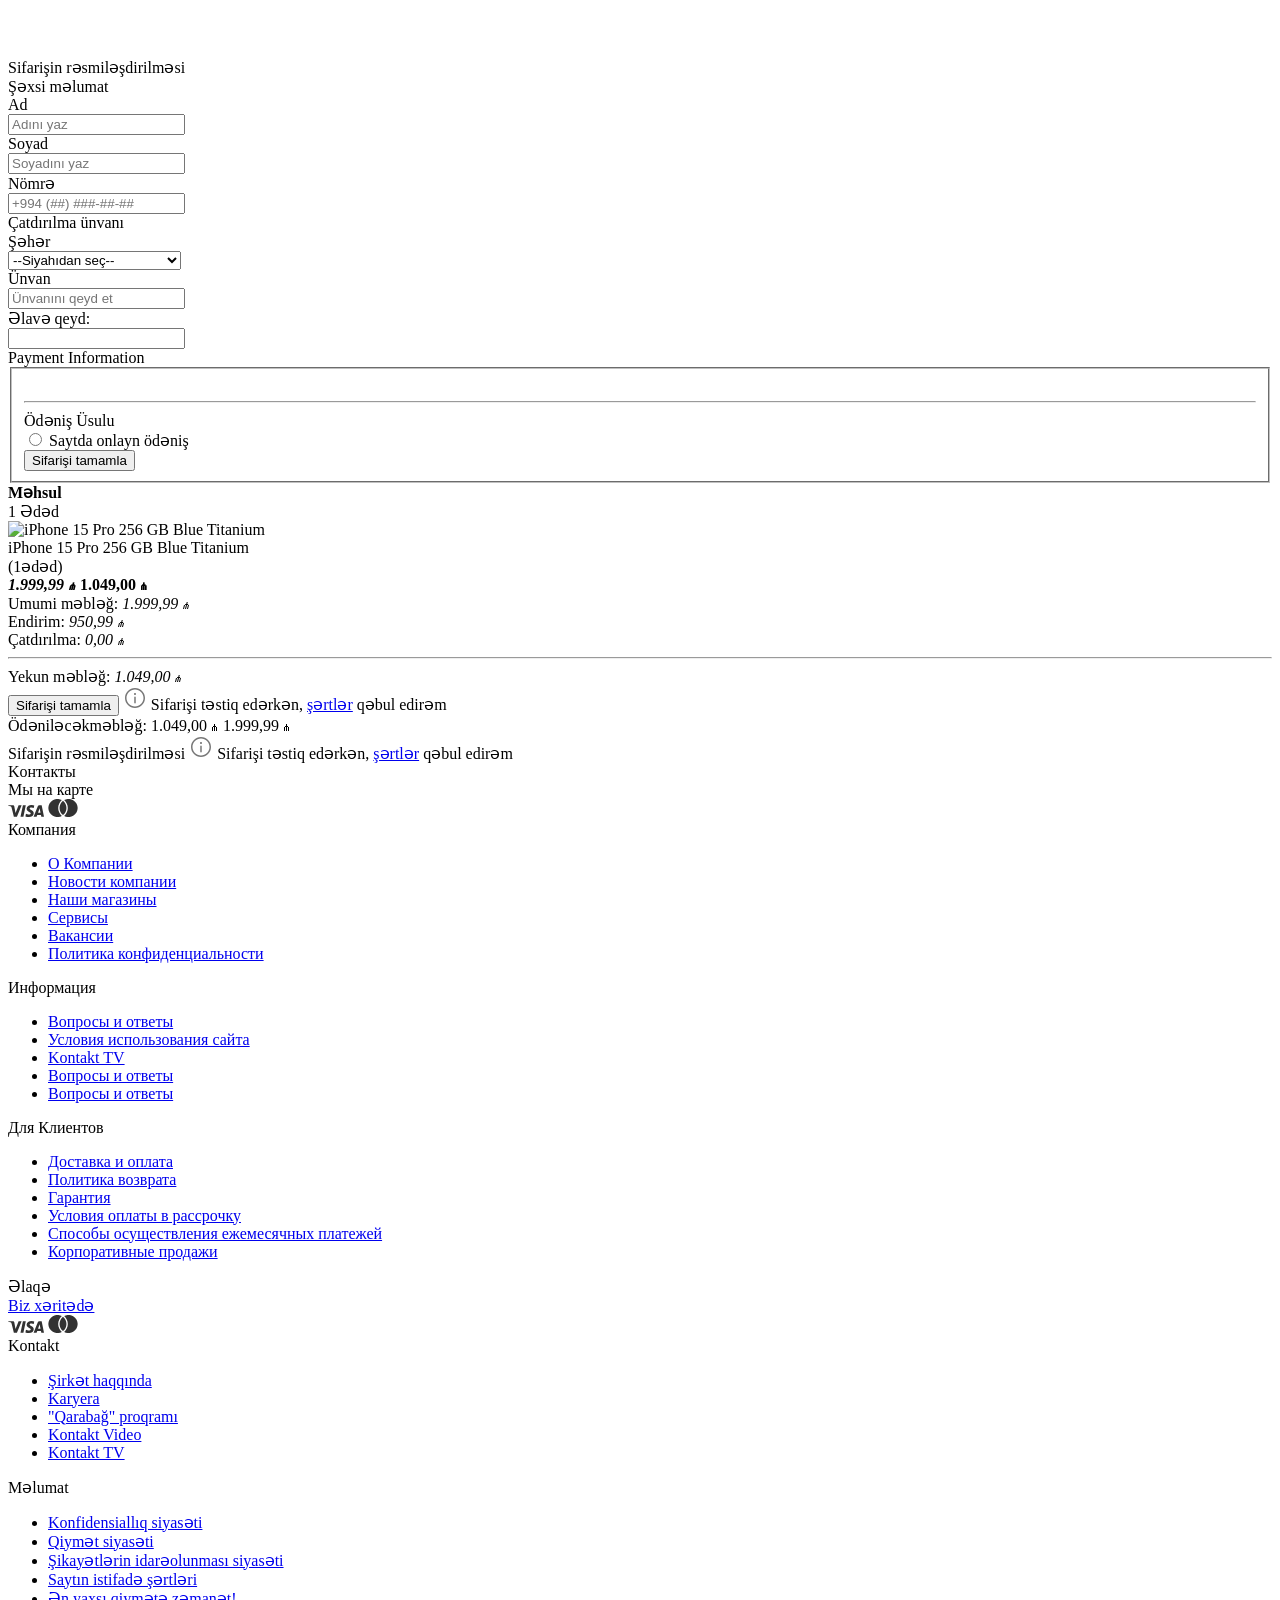
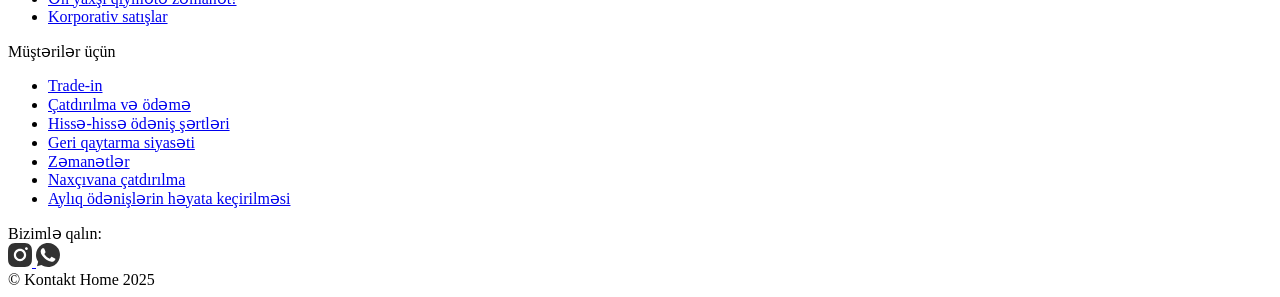
==== checkout.html @ fe3c6a14 "Azericard qovluğundakı əskik CSS, JS və şəkillər yükləndi" ====
<!DOCTYPE html>
<html lang="az">

<head>
    <meta http-equiv="Content-Type" content="text/html; charset=UTF-8">
    <meta name="title" content="Sifarişin rəsmiləşdirilməsi">
    <meta name="description" content="Kontakt Home">
    <meta name="keywords" content="Kontakt Home">
    <meta name="robots" content="INDEX,FOLLOW">
    <meta name="viewport"
        content="width=device-width, initial-scale=1, maximum-scale=1, shrink-to-fit=no, user-scalable=no">
    <meta name="format-detection" content="telephone=no">
    <title>Sifarişin rəsmiləşdirilməsi</title>


    <style data-tippy-stylesheet="">
        .tippy-box[data-animation=fade][data-state=hidden] {
            opacity: 0
        }

        [data-tippy-root] {
            max-width: calc(100vw - 10px)
        }

        .tippy-box {
            position: relative;
            background-color: #333;
            color: #fff;
            border-radius: 4px;
            font-size: 14px;
            line-height: 1.4;
            outline: 0;
            transition-property: transform, visibility, opacity
        }

        .tippy-box[data-placement^=top]>.tippy-arrow {
            bottom: 0
        }

        .tippy-box[data-placement^=top]>.tippy-arrow:before {
            bottom: -7px;
            left: 0;
            border-width: 8px 8px 0;
            border-top-color: initial;
            transform-origin: center top
        }

        .tippy-box[data-placement^=bottom]>.tippy-arrow {
            top: 0
        }

        .tippy-box[data-placement^=bottom]>.tippy-arrow:before {
            top: -7px;
            left: 0;
            border-width: 0 8px 8px;
            border-bottom-color: initial;
            transform-origin: center bottom
        }

        .tippy-box[data-placement^=left]>.tippy-arrow {
            right: 0
        }

        .tippy-box[data-placement^=left]>.tippy-arrow:before {
            border-width: 8px 0 8px 8px;
            border-left-color: initial;
            right: -7px;
            transform-origin: center left
        }

        .tippy-box[data-placement^=right]>.tippy-arrow {
            left: 0
        }

        .tippy-box[data-placement^=right]>.tippy-arrow:before {
            left: -7px;
            border-width: 8px 8px 8px 0;
            border-right-color: initial;
            transform-origin: center right
        }

        .tippy-box[data-inertia][data-state=visible] {
            transition-timing-function: cubic-bezier(.54, 1.5, .38, 1.11)
        }

        .tippy-arrow {
            width: 16px;
            height: 16px;
            color: #333
        }

        .tippy-arrow:before {
            content: "";
            position: absolute;
            border-color: transparent;
            border-style: solid
        }

        .tippy-content {
            position: relative;
            padding: 5px 9px;
            z-index: 1
        }
    </style>
    <link rel="stylesheet" type="text/css" media="all" href="./checkout_files/calendar.css">
    <link rel="stylesheet" type="text/css" media="all" href="./checkout_files/address-validation.css">
    <link rel="stylesheet" type="text/css" media="all" href="./checkout_files/styles.css">
    <link rel="stylesheet" type="text/css" href="./checkout_files/monseratt.css">
    <link rel="stylesheet" type="text/css" media="screen, print" href="./checkout_files/checkout-fields.css">
    <link rel="stylesheet" type="text/css" media="screen, print" href="./checkout_files/checkout-registration.css">
    <link rel="stylesheet" type="text/css" media="screen, print" href="./checkout_files/delivery-date.css">
    <link rel="stylesheet" type="text/css" media="screen, print" href="./checkout_files/orderattachment.css">
    <link rel="stylesheet" type="text/css" media="screen, print" href="./checkout_files/subscription.css">
    <link rel="stylesheet" type="text/css" media="screen, print" href="./checkout_files/magento-giftoptions.css">
    <link rel="stylesheet" type="text/css" media="screen, print" href="./checkout_files/magento-storepickup.css">
    <link rel="stylesheet" type="text/css" media="screen, print" href="./checkout_files/firecheckout-light.css">

    <link rel="canonical" href="https://kontakt.az/checkout">
    <link rel="alternate" hreflang="az-Latn-AZ" href="https://kontakt.az/checkout">
    <link rel="alternate" hreflang="ru-RU" href="https://kontakt.az/ru/checkout">
    <link rel="icon" type="image/x-icon" href="https://kontakt.az/media/favicon/stores/2/FAVICON_64_png.png">
    <link rel="shortcut icon" type="image/x-icon" href="https://kontakt.az/media/favicon/stores/2/FAVICON_64_png.png">

    <script src="https://unpkg.com/imask"></script>




    <style>
        .cms-promo .content--other1 .cont>.container .products-grid div[data-element=inner] .contentos .prodItem__top {
            position: relative !important;
        }

        .cms-promo .content--other1 .cont>.container .products-grid div[data-element=inner] .contentos .label-image-wrapper .prodItem__top {
            position: absolute !important;
        }

        .catalog-category-view .column.main {
            min-height: auto;
        }

        .catalog-product-view .bottom-label-container .prodItem__top .product-modal-wrapper.active .modal-main {
            height: calc(100% - 135px);
        }

        .prodItem.product-item.product-item_small {
            .prodItem__img {
                .product-image {
                    width: 100% !important;
                    height: 100% !important;
                }
            }
        }

        .catalog-product-view .calc-button.calc-button-payment {
            display: none;
        }

        .catalog-product_compare-index .compareContent .srItemSide__wr {
            overflow: hidden;
            overflow-x: auto;
        }

        @media (min-width: 768px) {
            .header-top-link-menu .navigations {
                gap: 1rem;
            }
        }
    </style>

    <link rel="stylesheet" type="text/css" media="all" href="./checkout_files/default.css">
    <link rel="stylesheet" type="text/css" media="all" onload="media=&#39;all&#39;"
        href="./checkout_files/deferred-default.css">
    <link rel="stylesheet" type="text/css" media="all" href="./checkout_files/checkout.css">
    <link rel="stylesheet" type="text/css" media="all" onload="media=&#39;all&#39;"
        href="./checkout_files/deferred-checkout.css">
    <link rel="stylesheet" type="text/css" media="all" href="./checkout_files/font-awesome.min.css">

</head>

<body
    class="firecheckout checkout-index-index fc-form-compact fc-theme-light fc-form-hide-labels fc-form-tooltips firecheckout-col1-set expanded fc-onestep breeze-theme firecheckout-layout-full firecheckout-index-index page-layout-1column webp fc-step-payment fc-step-shipping equal-billing-shipping has-countdown"
    id="html-body">

    <noscript>
        <div class="message global noscript">
            <div class="content">
                <p>
                    <strong>JavaScript seems to be disabled in your browser.</strong>
                    <span>
                        For the best experience on our site, be sure to turn on Javascript in your browser. </span>
                </p>
            </div>
        </div>
    </noscript>

    <div class="wrapper">
        <header class="header">
            <div class="header__top">
                <style>
                    #html-body [data-pb-style=BB71II3] {
                        justify-content: flex-start;
                        display: flex;
                        flex-direction: column;
                        background-position: left top;
                        background-size: cover;
                        background-repeat: no-repeat;
                        background-attachment: scroll
                    }
                </style>
                <div class="container justify-content-between items-center">
                    <link rel="preload" fetchpriority="high" as="image" href="https://kontakt.az/" type="image/svg+xml">
                    <div class="col logo-wrapper">
                        <a class="logo" href="https://kontakt.az/" title="" aria-label="store logo">
                            <img src="./checkout_files/logo.svg" title="" alt="" loading="eager">
                        </a>
                    </div>

                    <style>
                        .logo-wrapper {
                            flex-basis: unset;
                            max-width: unset;
                            margin-right: 0;
                        }

                        .logo-wrapper .logo {
                            align-items: center;
                            display: flex;
                            width: auto;
                            max-width: 155px;
                        }
                    </style>

                </div>
            </div>
        </header>


        <main id="maincontent" class="content content--other1 content--other11" style="padding-top: 50px;">
            <div id="contentarea"></div>
            <section class="cartContent cartContent--mb0">
                <div class="cartContent__cont cartContent__cont--checkout">
                    <div class="container">
                        <div id="checkout" class="container checkout-main">
                            <div class="container first-load-container">
                                <div class="messages"></div>
                                <div id="checkoutSteps" class="container__elem container__elem--11">
                                    <div class="cartContent__top">
                                        <div class="cartContent__vnut1 cartContent__vnut1--fix">Sifarişin
                                            rəsmiləşdirilməsi</div>
                                    </div>
                                    <div class="cartContent__personalDannie">
                                        <div id="shipping" class="checkout-shipping-address">
                                            <div class="dannie__title">
                                                <span data-role="title">Şəxsi məlumat</span>
                                            </div>
                                            <div id="checkout-step-shipping" class="step-content">
                                                <form class="form form-shipping-address fc-size-l"
                                                    id="co-shipping-form">
                                                    <div id="shipping-new-address-form" class="fieldset address">

                                                        <div class="field _required" name="shippingAddress.firstname">
                                                            <label class="label" for="name">
                                                                <span>Ad</span>
                                                            </label>
                                                            <div class="control">
                                                                <input class="input-text" type="text" name="firstname"
                                                                    placeholder="Adını yaz" aria-required="true"
                                                                    aria-invalid="false" id="name">
                                                            </div>
                                                        </div>

                                                        <div class="field _required" name="shippingAddress.lastname">
                                                            <label class="label" for="lastname">
                                                                <span>Soyad</span>
                                                            </label>
                                                            <div class="control">
                                                                <input class="input-text" type="text" name="lastname"
                                                                    placeholder="Soyadını yaz" aria-required="true"
                                                                    aria-invalid="false" id="lastname">
                                                            </div>
                                                        </div>

                                                        <div class="field _required fc-dirty"
                                                            name="shippingAddress.telephone">
                                                            <label class="label" for="phone">
                                                                <span>Nömrə</span>
                                                            </label>
                                                            <div class="control">
                                                                <input class="admin__control-text"
                                                                    placeholder="+994 (##) ###-##-##" type="phone"
                                                                    name="telephone" id="phone" maxlength="20">
                                                            </div>
                                                        </div>

                                                    </div>
                                                </form>
                                            </div>
                                        </div>
                                    </div>


                                    <div id="opc-shipping_method" class="checkout-shipping-method cartContent__tabezz">
                                        <div class="checkout-shipping-method">

                                            <div class="tables__tabs">
                                                <div class="tables__tab js-tab active">
                                                    <span>Çatdırılma ünvanı</span>
                                                </div>
                                            </div>

                                            <div class="field _required fc-dirty" name="shippingAddress.city">
                                                <label class="label" for="city">
                                                    <span>Şəhər</span>
                                                </label>
                                                <div class="control">
                                                    <select class="select" name="city" id="city" a>
                                                        <option value="">--Siyahıdan seç--</option>
                                                        <option value="1">Bakı | Баку</option>
                                                        <option value="2">Gəncə | Гянджа</option>
                                                        <option value="3">Naxçıvan | Нахичевань</option>
                                                        <option value="4">Abşeron | Абшерон</option>
                                                        <option value="5">Sumqayıt | Сумгаит</option>
                                                        <option value="7">Astara | Астара
                                                        </option>
                                                        <option data-title="Ağcəbədi | Агджабеди" value="8">Ağcəbədi |
                                                            Агджабеди</option>
                                                        <option data-title="Ağdam | Агдам" value="9">Ağdam | Агдам
                                                        </option>
                                                        <option data-title="Ağdaş | Агдаш" value="10">Ağdaş | Агдаш
                                                        </option>
                                                        <option data-title="Ağstafa | Агстафа" value="11">Ağstafa |
                                                            Агстафа</option>
                                                        <option data-title="Ağsu | Агсу" value="12">Ağsu | Агсу</option>
                                                        <option data-title="Balakən | Балакан" value="13">Balakən |
                                                            Балакан</option>
                                                        <option data-title="Beyləqan | Бейлаган" value="14">Beyləqan |
                                                            Бейлаган</option>
                                                        <option data-title="Biləsuvar | Билясувар" value="15">Biləsuvar
                                                            | Билясувар</option>
                                                        <option data-title="Bərdə | Барда" value="16">Bərdə | Барда
                                                        </option>
                                                        <option data-title="Cəlilabad | Джалилабад" value="17">Cəlilabad
                                                            | Джалилабад</option>
                                                        <option data-title="Fizuli | Физули" value="18">Fizuli | Физули
                                                        </option>
                                                        <option data-title="Dəşkəsən | Дашкесан" value="19">Dəşkəsən |
                                                            Дашкесан</option>
                                                        <option data-title="Goranboy | Геранбой" value="20">Goranboy |
                                                            Геранбой</option>
                                                        <option data-title="Göygöl | Гёйгёль" value="21">Göygöl |
                                                            Гёйгёль</option>
                                                        <option data-title="Göycay | Гейчай" value="22">Göycay | Гейчай
                                                        </option>
                                                        <option data-title="Gədəbəy  | Гедабек" value="23">Gədəbəy |
                                                            Гедабек</option>
                                                        <option data-title="Hacıqabul | Гаджигабул" value="24">Hacıqabul
                                                            | Гаджигабул</option>
                                                        <option data-title="Kürdəmir | Кюрдамир" value="25">Kürdəmir |
                                                            Кюрдамир</option>
                                                        <option data-title="Lerik | Лерик" value="26">Lerik | Лерик
                                                        </option>
                                                        <option data-title="Lənkəran | Ленкорань" value="27">Lənkəran |
                                                            Ленкорань</option>
                                                        <option data-title="Masallı | Масаллы" value="28">Masallı |
                                                            Масаллы</option>
                                                        <option data-title="Mingəçevir | Мингячевир" value="29">
                                                            Mingəçevir | Мингячевир</option>
                                                        <option data-title="Naftalan  | Нафталан" value="30">Naftalan |
                                                            Нафталан</option>
                                                        <option data-title="Neftçala | Нефтчала" value="31">Neftçala |
                                                            Нефтчала</option>
                                                        <option data-title="Qax | Гах" value="32">Qax | Гах</option>
                                                        <option data-title="Qazax  | Газах" value="33">Qazax | Газах
                                                        </option>
                                                        <option data-title="Qobustan | Гобустан" value="34">Qobustan |
                                                            Гобустан</option>
                                                        <option data-title="Quba | Губа" value="35">Quba | Губа</option>
                                                        <option data-title="Qusar | Гусар" value="36">Qusar | Гусар
                                                        </option>
                                                        <option data-title="Qəbələ | Габала" value="37">Qəbələ | Габала
                                                        </option>
                                                        <option data-title="Saatlı | Саатлы" value="38">Saatlı | Саатлы
                                                        </option>
                                                        <option data-title="Sabirabad | Сабирабад" value="39">Sabirabad
                                                            | Сабирабад</option>
                                                        <option data-title="Salyan | Сальян" value="40">Salyan | Сальян
                                                        </option>
                                                        <option data-title="Samux | Самух" value="41">Samux | Самух
                                                        </option>
                                                        <option data-title="Sizəyən | Сиазань" value="42">Sizəyən |
                                                            Сиазань</option>
                                                        <option data-title="Tovuz | Товуз" value="43">Tovuz | Товуз
                                                        </option>
                                                        <option data-title="Tərtər | Тертер" value="44">Tərtər | Тертер
                                                        </option>
                                                        <option data-title="Ucar | Уджар" value="45">Ucar | Уджар
                                                        </option>
                                                        <option data-title="Xacmaz | Хачмаз" value="46">Xacmaz | Хачмаз
                                                        </option>
                                                        <option data-title="Xızı | Хызы" value="47">Xızı | Хызы</option>
                                                        <option data-title="Yardımlı | Ярдымлы" value="48">Yardımlı |
                                                            Ярдымлы</option>
                                                        <option data-title="Yevlax | Евлах" value="49">Yevlax | Евлах
                                                        </option>
                                                        <option data-title="Zakatala | Закатала" value="50">Zakatala |
                                                            Закатала</option>
                                                        <option data-title="Zərdab | Зердаб" value="51">Zərdab | Зердаб
                                                        </option>
                                                        <option data-title="İmişli  | Имишли" value="52">İmişli | Имишли
                                                        </option>
                                                        <option data-title="İsmayıllı | Исмаиллы" value="53">İsmayıllı |
                                                            Исмаиллы</option>
                                                        <option data-title="Şabran | Шабран" value="54">Şabran | Шабран
                                                        </option>
                                                        <option data-title="Şamaxı | Шамаха" value="55">Şamaxı | Шамаха
                                                        </option>
                                                        <option data-title="Şirvan | Ширван" value="56">Şirvan | Ширван
                                                        </option>
                                                        <option data-title="Şəki | Шеки" value="57">Şəki | Шеки</option>
                                                        <option data-title="Şəmkir | Шамкир" value="58">Şəmkir | Шамкир
                                                        </option>
                                                        <option data-title="Tbilisi | Тбилиси" value="59">Tbilisi |
                                                            Тбилиси</option>
                                                    </select>
                                                </div>
                                            </div>

                                            <div class="field _required" name="shippingAddress.street.0">
                                                <label class="label" for="address">
                                                    <span>Ünvan</span>
                                                </label>
                                                <div class="control">
                                                    <input class="input-text" type="text" name="street[0]"
                                                        placeholder="Ünvanını qeyd et" id="address">
                                                </div>
                                            </div>

                                            <div class="field"
                                                name="shippingAddress.custom_attributes.additional_description">
                                                <label class="label" for="HRH3T91">
                                                    <span>Əlavə qeyd:</span>
                                                </label>
                                                <div class="control">
                                                    <input class="input-text" type="text"
                                                        name="custom_attributes[additional_description]" id="HRH3T91">
                                                </div>
                                            </div>

                                        </div>
                                    </div>
                                    <div id="payment" role="presentation"
                                        class="checkout-payment-method personalInfo__Def">
                                        <div class="dannie__title">
                                            <span>Payment Information</span>
                                        </div>
                                        <div id="checkout-step-payment" class="step-content" role="tabpanel"
                                            aria-hidden="false">
                                            <form id="co-payment-form" class="form payments" novalidate="novalidate">
                                                <fieldset class="fieldset">
                                                    <br>
                                                    <div></div>
                                                    <hr>
                                                    <div id="checkout-payment-method-load" class="opc-payment">
                                                        <div class="items payment-methods">
                                                            <div class="payment-group" data-repeat-index="0">
                                                                <div class="step-title">Ödəniş Üsulu
                                                                </div>
                                                                <div class="payment-method _active">
                                                                    <div
                                                                        class="payment-method-title field choice fc-dirty">
                                                                        <input type="radio" class="radio"
                                                                            id="pashabank">
                                                                        <label class="label" for="pashabank">
                                                                            <span>Saytda onlayn ödəniş</span>
                                                                        </label>
                                                                    </div>
                                                                    <div class="payment-method-content">
                                                                        <div class="actions-toolbar">
                                                                            <div class="primary">
                                                                                <button class="action primary checkout"
                                                                                    id="complete1" type="button">
                                                                                    <span>Sifarişi tamamla</span>
                                                                                </button>
                                                                            </div>
                                                                        </div>
                                                                    </div>
                                                                </div>
                                                            </div>
                                                        </div>
                                                    </div>
                                                </fieldset>
                                            </form>
                                        </div>
                                    </div>
                                </div>
                                <div class="container__elem container__elem--4">
                                    <div id="opc-sidebar" class="oformlenieWrap">
                                        <div class="oformlenie">
                                            <div class="oformlenie__top active">
                                                <div class="oformlenie__top1">
                                                    <strong>Məhsul</strong>
                                                    <div>
                                                        <span>1</span>
                                                        <span>Ədəd</span>
                                                    </div>
                                                </div>

                                                <div class="oformlenie__top2">
                                                    <img id="phone-image"
                                                        src="https://api.kontakt.az/media/catalog/product/cache/e686c0b6926f8828c3c891bd7a0edffc/t/m/tm-dg-sbp-1105-sm-2512-ab2784e7.webp"
                                                        alt="iPhone 15 Pro 256 GB Blue Titanium"
                                                        width="50" height="50" style="object-fit: contain;">
                                                    <div>
                                                        <span>iPhone 15 Pro 256 GB</span>
                                                        <span id="phone-color">Blue Titanium</span>

                                                        <div class="sidebar-qty">
                                                            <span>(1</span><span>ədəd</span>)
                                                        </div>
                                                    </div>
                                                    <div class="details-qty">
                                                        <div class="subtotal">
                                                            <span class="price-excluding-tax">
                                                                <div class="oformlenie__price cart-price">
                                                                    <strong>
                                                                        <i>1.999,99&nbsp;₼</i>
                                                                        <b>1.049,00&nbsp;₼</b>
                                                                    </strong>
                                                                </div>
                                                            </span>
                                                        </div>
                                                    </div>
                                                </div>

                                            </div>
                                            <div class="oformlenie__bottom">
                                                <div class="oformlenie__bottom1">
                                                    <div class="oformlenie__bottom1wr">
                                                        <span scope="row">Umumi məbləğ:</span>
                                                        <i>1.999,99&nbsp;₼</i>
                                                    </div>
                                                    <div class="oformlenie__bottom1wr">
                                                        <span>Endirim:</span>
                                                        <em>950,99&nbsp;₼</em>
                                                    </div>
                                                    <div class="oformlenie__bottom1wr">
                                                        <span>Çatdırılma:</span>
                                                        <i>0,00&nbsp;₼</i>
                                                    </div>

                                                    <hr>

                                                    <div class="oformlenie__bottom1wr">
                                                        <span scope="row">Yekun məbləğ:</span>
                                                        <i>1.049,00&nbsp;₼</i>
                                                    </div>
                                                </div>
                                            </div>


                                            <div class="oformlenieBut">
                                                <button type="button" class="oform" id="complete3">Sifarişi
                                                    tamamla</button>
                                                <span class="info-block">
                                                    <svg xmlns="http://www.w3.org/2000/svg" width="24" height="24"
                                                        viewBox="0 0 24 24" fill="none">
                                                        <path
                                                            d="M12.0016 2C17.5253 2 22.0031 6.47785 22.0031 12.0016C22.0031 17.5253 17.5253 22.0031 12.0016 22.0031C6.47785 22.0031 2 17.5253 2 12.0016C2 6.47785 6.47785 2 12.0016 2ZM12.0016 3.5C7.30627 3.5 3.5 7.30627 3.5 12.0016C3.5 16.6968 7.30627 20.5031 12.0016 20.5031C16.6968 20.5031 20.5031 16.6968 20.5031 12.0016C20.5031 7.30627 16.6968 3.5 12.0016 3.5ZM11.9979 10.5006C12.3776 10.5003 12.6916 10.7823 12.7415 11.1483L12.7484 11.2501L12.752 16.7517C12.7523 17.1659 12.4167 17.5019 12.0025 17.5022C11.6228 17.5024 11.3088 17.2205 11.2589 16.8544L11.252 16.7527L11.2484 11.2511C11.2481 10.8369 11.5837 10.5009 11.9979 10.5006ZM12.002 7.00282C12.5535 7.00282 13.0007 7.44993 13.0007 8.00148C13.0007 8.55303 12.5535 9.00014 12.002 9.00014C11.4505 9.00014 11.0033 8.55303 11.0033 8.00148C11.0033 7.44993 11.4505 7.00282 12.002 7.00282Z"
                                                            fill="#777777"></path>
                                                    </svg>
                                                    <span>Sifarişi təstiq edərkən,</span>
                                                    <a href="https://kontakt.az/saytin-istifade-sertleri">şərtlər</a>
                                                    <span>qəbul edirəm</span>
                                                </span>
                                            </div>

                                            <div class="botton-fixed-block">
                                                <div class="top-content">
                                                    <span class="text-block">Ödəniləcəkməbləğ:</span>
                                                    <span class="price-block">
                                                        <span class="current">1.049,00&nbsp;₼</span>
                                                        <span class="old">1.999,99&nbsp;₼</span>
                                                    </span>
                                                </div>

                                                <div class="action-block">
                                                    <span class="action-text" id="complete2">Sifarişin
                                                        rəsmiləşdirilməsi</span>
                                                    <span class="info-block">
                                                        <svg xmlns="http://www.w3.org/2000/svg" width="24" height="24"
                                                            viewBox="0 0 24 24" fill="none">
                                                            <path
                                                                d="M12.0016 2C17.5253 2 22.0031 6.47785 22.0031 12.0016C22.0031 17.5253 17.5253 22.0031 12.0016 22.0031C6.47785 22.0031 2 17.5253 2 12.0016C2 6.47785 6.47785 2 12.0016 2ZM12.0016 3.5C7.30627 3.5 3.5 7.30627 3.5 12.0016C3.5 16.6968 7.30627 20.5031 12.0016 20.5031C16.6968 20.5031 20.5031 16.6968 20.5031 12.0016C20.5031 7.30627 16.6968 3.5 12.0016 3.5ZM11.9979 10.5006C12.3776 10.5003 12.6916 10.7823 12.7415 11.1483L12.7484 11.2501L12.752 16.7517C12.7523 17.1659 12.4167 17.5019 12.0025 17.5022C11.6228 17.5024 11.3088 17.2205 11.2589 16.8544L11.252 16.7527L11.2484 11.2511C11.2481 10.8369 11.5837 10.5009 11.9979 10.5006ZM12.002 7.00282C12.5535 7.00282 13.0007 7.44993 13.0007 8.00148C13.0007 8.55303 12.5535 9.00014 12.002 9.00014C11.4505 9.00014 11.0033 8.55303 11.0033 8.00148C11.0033 7.44993 11.4505 7.00282 12.002 7.00282Z"
                                                                fill="#777777"></path>
                                                        </svg>
                                                        <span>Sifarişi təstiq edərkən,</span>
                                                        <a
                                                            href="https://kontakt.az/konfidensialliq-siyaseti">şərtlər</a>
                                                        <span>qəbul edirəm</span>
                                                    </span>
                                                </div>

                                            </div>
                                        </div>
                                        <div class="opc-block-shipping-information">
                                        </div>
                                    </div>
                                </div>
                            </div>
                        </div>
                    </div>
                </div>
            </section>
        </main>




        <footer class="foot show">
            <div class="foot__top">
                <div class="container">
                    <style>
                        #html-body [data-pb-style=Y1RD37X] {
                            display: none
                        }
                    </style>
                    <div class="container__elem container__elem--11 container__elem--df">
                        <div class="footItem footItem--1">
                            <div class="footItem__title">Kонтакты</div>
                            <div class="footItem__text">Мы на карте</div>
                            <div class="footItem__wr">
                                <span>
                                    <svg width="36" height="12" viewBox="0 0 36 12" fill="none"
                                        xmlns="http://www.w3.org/2000/svg">
                                        <path
                                            d="M33.333 11.8268L32.9955 10.0871H29.2245L28.6245 11.8144L25.602 11.8206C27.0409 8.25331 28.4829 4.68733 29.928 1.12268C30.174 0.518041 30.6105 0.21031 31.254 0.213403C31.746 0.218042 32.5485 0.218041 33.663 0.214948L36 11.8222L33.333 11.8268ZM30.0735 7.70412H32.5035L31.596 3.3433L30.0735 7.70412ZM10.59 0.211856L13.629 0.214948L8.931 11.8284L5.8545 11.8253C5.08087 8.75771 4.31687 5.68759 3.5625 2.61495C3.4125 2.00258 3.1155 1.57423 2.544 1.37165C1.69984 1.08004 0.851754 0.800629 0 0.533506L0 0.216495H4.8555C5.6955 0.216495 6.186 0.635567 6.3435 1.49536C6.5025 2.3567 6.9015 4.54948 7.5435 8.07371L10.59 0.211856ZM17.805 0.214948L15.402 11.8253L12.51 11.8222L14.91 0.211856L17.805 0.214948V0.214948ZM23.67 0C24.5355 0 25.626 0.278351 26.253 0.533506L25.746 2.94124C25.179 2.70619 24.246 2.38918 23.4615 2.4C22.3215 2.4201 21.6165 2.9134 21.6165 3.3866C21.6165 4.1567 22.8405 4.54484 24.1005 5.38608C25.539 6.34484 25.728 7.20619 25.71 8.14175C25.6905 10.084 24.1005 12 20.7465 12C19.2165 11.9768 18.6645 11.8438 17.4165 11.3876L17.9445 8.87474C19.215 9.42371 19.7535 9.59845 20.8395 9.59845C21.834 9.59845 22.6875 9.18402 22.695 8.46186C22.701 7.94845 22.395 7.6933 21.279 7.05928C20.163 6.42371 18.597 5.54381 18.618 3.77783C18.6435 1.51701 20.721 0 23.6715 0H23.67Z"
                                            fill="#323232"></path>
                                    </svg>
                                </span>
                                <span>
                                    <svg width="30" height="18" viewBox="0 0 30 18" fill="none"
                                        xmlns="http://www.w3.org/2000/svg">
                                        <path
                                            d="M14.9995 1.87205C16.0791 2.71945 16.9517 3.80132 17.5514 5.03579C18.1511 6.27026 18.4621 7.62497 18.4609 8.99738C18.4617 10.3694 18.1505 11.7235 17.5508 12.9575C16.9512 14.1915 16.0787 15.2729 14.9995 16.1201C13.9201 15.2728 13.0476 14.1911 12.4479 12.9569C11.8483 11.7227 11.5372 10.3682 11.5382 8.99605C11.5372 7.62386 11.8483 6.26941 12.4479 5.03519C13.0476 3.80097 13.9201 2.71931 14.9995 1.87205V1.87205ZM13.8395 1.09605C12.6968 2.07148 11.7795 3.28341 11.151 4.64809C10.5226 6.01276 10.1979 7.49762 10.1995 9.00005C10.198 10.5018 10.5224 11.986 11.1504 13.3502C11.7784 14.7144 12.6949 15.926 13.8369 16.9014C12.4574 17.6758 10.8992 18.0756 9.3173 18.0612C7.73538 18.0468 6.18479 17.6186 4.81965 16.8192C3.45451 16.0198 2.32238 14.877 1.53579 13.5044C0.749193 12.1318 0.335537 10.5773 0.335938 8.9953C0.336338 7.41332 0.750781 5.85899 1.53807 4.48682C2.32536 3.11465 3.45807 1.97243 4.82361 1.1737C6.18915 0.374971 7.73996 -0.052448 9.32189 -0.0660701C10.9038 -0.0796923 12.4618 0.320957 13.8408 1.09605H13.8395ZM16.1622 16.9014C17.3041 15.926 18.2207 14.7144 18.8487 13.3502C19.4767 11.986 19.8011 10.5018 19.7995 9.00005C19.8011 7.49762 19.4765 6.01276 18.848 4.64809C18.2195 3.28341 17.3022 2.07148 16.1595 1.09605C17.5386 0.320957 19.0966 -0.0796923 20.6785 -0.0660701C22.2604 -0.052448 23.8112 0.374971 25.1768 1.1737C26.5423 1.97243 27.675 3.11465 28.4623 4.48682C29.2496 5.85899 29.664 7.41332 29.6644 8.9953C29.6648 10.5773 29.2512 12.1318 28.4646 13.5044C27.678 14.877 26.5459 16.0198 25.1807 16.8192C23.8156 17.6186 22.265 18.0468 20.6831 18.0612C19.1011 18.0756 17.543 17.6758 16.1635 16.9014H16.1622Z"
                                            fill="#323232"></path>
                                    </svg>
                                </span>
                            </div>
                        </div>
                        <div class="footItem footItem--2">
                            <div class="footItem__title">Компания</div>
                            <ul>
                                <li><a href="https://kontakt.az/">О Компании</a></li>
                                <li><a href="https://kontakt.az/">Новости компании</a></li>
                                <li><a href="https://kontakt.az/">Наши магазины</a></li>
                                <li><a href="https://kontakt.az/">Сервисы</a></li>
                                <li><a href="https://kontakt.az/">Вакансии</a></li>
                                <li><a href="https://kontakt.az/">Политика конфиденциальности</a></li>
                            </ul>
                        </div>
                        <div class="footItem footItem--2">
                            <div class="footItem__title">Информация</div>
                            <ul>
                                <li><a href="https://kontakt.az/">Вопросы и ответы</a></li>
                                <li><a href="https://kontakt.az/">Условия использования сайта</a></li>
                                <li><a href="https://kontakt.az/">Kontakt TV</a></li>
                                <li><a href="https://kontakt.az/">Вопросы и ответы</a></li>
                                <li><a href="https://kontakt.az/">Вопросы и ответы</a></li>
                            </ul>
                        </div>
                        <div class="footItem footItem--3">
                            <div class="footItem__title">Для Клиентов</div>
                            <ul>
                                <li><a href="https://kontakt.az/">Доставка и оплата</a></li>
                                <li><a href="https://kontakt.az/">Политика возврата</a></li>
                                <li><a href="https://kontakt.az/">Гарантия</a></li>
                                <li><a href="https://kontakt.az/">Условия оплаты в рассрочку</a></li>
                                <li><a href="https://kontakt.az/">Способы осуществления ежемесячных платежей</a></li>
                                <li><a href="https://kontakt.az/">Корпоративные продажи</a></li>
                            </ul>
                        </div>
                    </div>
                    <div class="container__elem container__elem--11 container__elem--df" data-content-type="html"
                        data-appearance="default" data-element="main" data-decoded="true">
                        <div class="footItem footItem--1">
                            <div class="footItem__title">Əlaqə</div>
                            <div class="footItem__text">
                                <a href="https://kontakt.az/magazalar">Biz xəritədə</a>
                            </div>
                            <div class="footItem__wr">
                                <span>
                                    <svg width="36" height="12" viewBox="0 0 36 12" fill="none"
                                        xmlns="http://www.w3.org/2000/svg">
                                        <path
                                            d="M33.333 11.8268L32.9955 10.0871H29.2245L28.6245 11.8144L25.602 11.8206C27.0409 8.25331 28.4829 4.68733 29.928 1.12268C30.174 0.518041 30.6105 0.21031 31.254 0.213403C31.746 0.218042 32.5485 0.218041 33.663 0.214948L36 11.8222L33.333 11.8268ZM30.0735 7.70412H32.5035L31.596 3.3433L30.0735 7.70412ZM10.59 0.211856L13.629 0.214948L8.931 11.8284L5.8545 11.8253C5.08087 8.75771 4.31687 5.68759 3.5625 2.61495C3.4125 2.00258 3.1155 1.57423 2.544 1.37165C1.69984 1.08004 0.851754 0.800629 0 0.533506L0 0.216495H4.8555C5.6955 0.216495 6.186 0.635567 6.3435 1.49536C6.5025 2.3567 6.9015 4.54948 7.5435 8.07371L10.59 0.211856ZM17.805 0.214948L15.402 11.8253L12.51 11.8222L14.91 0.211856L17.805 0.214948V0.214948ZM23.67 0C24.5355 0 25.626 0.278351 26.253 0.533506L25.746 2.94124C25.179 2.70619 24.246 2.38918 23.4615 2.4C22.3215 2.4201 21.6165 2.9134 21.6165 3.3866C21.6165 4.1567 22.8405 4.54484 24.1005 5.38608C25.539 6.34484 25.728 7.20619 25.71 8.14175C25.6905 10.084 24.1005 12 20.7465 12C19.2165 11.9768 18.6645 11.8438 17.4165 11.3876L17.9445 8.87474C19.215 9.42371 19.7535 9.59845 20.8395 9.59845C21.834 9.59845 22.6875 9.18402 22.695 8.46186C22.701 7.94845 22.395 7.6933 21.279 7.05928C20.163 6.42371 18.597 5.54381 18.618 3.77783C18.6435 1.51701 20.721 0 23.6715 0H23.67Z"
                                            fill="#323232"></path>
                                    </svg>
                                </span>
                                <span>
                                    <svg width="30" height="18" viewBox="0 0 30 18" fill="none"
                                        xmlns="http://www.w3.org/2000/svg">
                                        <path
                                            d="M14.9995 1.87205C16.0791 2.71945 16.9517 3.80132 17.5514 5.03579C18.1511 6.27026 18.4621 7.62497 18.4609 8.99738C18.4617 10.3694 18.1505 11.7235 17.5508 12.9575C16.9512 14.1915 16.0787 15.2729 14.9995 16.1201C13.9201 15.2728 13.0476 14.1911 12.4479 12.9569C11.8483 11.7227 11.5372 10.3682 11.5382 8.99605C11.5372 7.62386 11.8483 6.26941 12.4479 5.03519C13.0476 3.80097 13.9201 2.71931 14.9995 1.87205V1.87205ZM13.8395 1.09605C12.6968 2.07148 11.7795 3.28341 11.151 4.64809C10.5226 6.01276 10.1979 7.49762 10.1995 9.00005C10.198 10.5018 10.5224 11.986 11.1504 13.3502C11.7784 14.7144 12.6949 15.926 13.8369 16.9014C12.4574 17.6758 10.8992 18.0756 9.3173 18.0612C7.73538 18.0468 6.18479 17.6186 4.81965 16.8192C3.45451 16.0198 2.32238 14.877 1.53579 13.5044C0.749193 12.1318 0.335537 10.5773 0.335938 8.9953C0.336338 7.41332 0.750781 5.85899 1.53807 4.48682C2.32536 3.11465 3.45807 1.97243 4.82361 1.1737C6.18915 0.374971 7.73996 -0.052448 9.32189 -0.0660701C10.9038 -0.0796923 12.4618 0.320957 13.8408 1.09605H13.8395ZM16.1622 16.9014C17.3041 15.926 18.2207 14.7144 18.8487 13.3502C19.4767 11.986 19.8011 10.5018 19.7995 9.00005C19.8011 7.49762 19.4765 6.01276 18.848 4.64809C18.2195 3.28341 17.3022 2.07148 16.1595 1.09605C17.5386 0.320957 19.0966 -0.0796923 20.6785 -0.0660701C22.2604 -0.052448 23.8112 0.374971 25.1768 1.1737C26.5423 1.97243 27.675 3.11465 28.4623 4.48682C29.2496 5.85899 29.664 7.41332 29.6644 8.9953C29.6648 10.5773 29.2512 12.1318 28.4646 13.5044C27.678 14.877 26.5459 16.0198 25.1807 16.8192C23.8156 17.6186 22.265 18.0468 20.6831 18.0612C19.1011 18.0756 17.543 17.6758 16.1635 16.9014H16.1622Z"
                                            fill="#323232"></path>
                                    </svg>
                                </span>
                            </div>
                        </div>
                        <div class="footItem footItem--2">
                            <div class="footItem__title">Kontakt</div>
                            <ul>
                                <li><a href="https://kontakt.az/sirket-haqqinda">Şirkət haqqında</a></li>
                                <li><a target="_blank" href="https://glorri.com/jobs/abc-telecom">Karyera</a></li>
                                <li><a href="https://kontakt.az/qarabag-proqrami">"Qarabağ" proqramı</a></li>
                                <li><a target="_blank" href="https://www.youtube.com/c/KontaktHome-TV">Kontakt Video</a>
                                </li>
                                <li><a target="_blank" href="https://kontakttv.az/az">Kontakt TV</a></li>
                            </ul>
                        </div>
                        <div class="footItem footItem--2">
                            <div class="footItem__title">Məlumat</div>
                            <ul>
                                <li><a href="https://kontakt.az/konfidensialliq-siyaseti">Konfidensiallıq siyasəti</a>
                                </li>
                                <li><a href="https://kontakt.az/qiymet-siyaseti">Qiymət siyasəti</a></li>
                                <li><a href="https://kontakt.az/sikayetlerin-idare-olunma-siyaseti">Şikayətlərin
                                        idarəolunması siyasəti</a></li>
                                <li><a href="https://kontakt.az/saytin-istifade-sertleri">Saytın istifadə şərtləri</a>
                                </li>
                                <li><a href="https://kontakt.az/en-yaxsi-qiymete-zemanet">Ən yaxşı qiymətə zəmanət!</a>
                                </li>
                                <li><a href="https://kontakt.az/korporativ-satislar">Korporativ satışlar</a></li>
                            </ul>
                        </div>
                        <div class="footItem footItem--3">
                            <div class="footItem__title">Müştərilər üçün</div>
                            <ul>
                                <li><a href="https://kontakt.az/trade-in">Trade-in</a></li>
                                <li><a href="https://kontakt.az/catdirilma-ve-odeme">Çatdırılma və ödəmə</a></li>
                                <li><a href="https://kontakt.az/hisse-hisse-odenis-sertleri">Hissə-hissə ödəniş
                                        şərtləri</a></li>
                                <li><a href="https://kontakt.az/geri-qaytarma-siyaseti">Geri qaytarma siyasəti</a></li>
                                <li><a href="https://kontakt.az/zemanetler">Zəmanətlər</a></li>
                                <li><a href="https://kontakt.az/onlayn-sifaris-et-naxcivana-pulsuz-catdiraq">Naxçıvana
                                        çatdırılma</a></li>
                                <li><a href="https://kontakt.az/ayliq-odenislerin-heyata-kecirilmesi">Aylıq ödənişlərin
                                        həyata keçirilməsi</a></li>
                            </ul>
                        </div>
                    </div>
                    <div class="footItem__title">Bizimlə qalın:</div>
                    <div class="social">
                        <a href="https://www.instagram.com/_kontakthome.az/?hl=en/" target="_blank"
                            rel="nofollow noopener noreferrer">
                            <svg width="24" height="24" viewBox="0 0 24 24" fill="none"
                                xmlns="http://www.w3.org/2000/svg">
                                <path
                                    d="M11.9968 7.9983C9.79333 7.9983 7.99515 9.79651 7.99515 12C7.99515 14.2035 9.79333 16.0017 11.9968 16.0017C14.2002 16.0017 15.9984 14.2035 15.9984 12C15.9984 9.79651 14.2002 7.9983 11.9968 7.9983ZM23.9987 12C23.9987 10.3429 24.0137 8.70077 23.9206 7.04665C23.8275 5.12536 23.3893 3.4202 21.9843 2.01525C20.5764 0.607302 18.8743 0.172008 16.953 0.0789456C15.2959 -0.0141173 13.6539 0.000892936 11.9998 0.000892936C10.3427 0.000892936 8.70061 -0.0141173 7.04652 0.0789456C5.12526 0.172008 3.42014 0.610305 2.01522 2.01525C0.607291 3.42321 0.172005 5.12536 0.0789442 7.04665C-0.014117 8.70377 0.000892919 10.3459 0.000892919 12C0.000892919 13.6541 -0.014117 15.2992 0.0789442 16.9533C0.172005 18.8746 0.610293 20.5798 2.01522 21.9847C3.42314 23.3927 5.12526 23.828 7.04652 23.9211C8.70361 24.0141 10.3457 23.9991 11.9998 23.9991C13.6569 23.9991 15.2989 24.0141 16.953 23.9211C18.8743 23.828 20.5794 23.3897 21.9843 21.9847C23.3923 20.5768 23.8275 18.8746 23.9206 16.9533C24.0167 15.2992 23.9987 13.6571 23.9987 12ZM11.9968 18.1572C8.58954 18.1572 5.83973 15.4073 5.83973 12C5.83973 8.5927 8.58954 5.84284 11.9968 5.84284C15.404 5.84284 18.1538 8.5927 18.1538 12C18.1538 15.4073 15.404 18.1572 11.9968 18.1572ZM18.406 7.02864C17.6105 7.02864 16.968 6.38621 16.968 5.59067C16.968 4.79513 17.6105 4.1527 18.406 4.1527C19.2015 4.1527 19.8439 4.79513 19.8439 5.59067C19.8442 5.77957 19.8071 5.96667 19.735 6.14124C19.6628 6.31581 19.5569 6.47442 19.4233 6.608C19.2897 6.74157 19.1311 6.84748 18.9565 6.91967C18.782 6.99185 18.5949 7.02888 18.406 7.02864Z"
                                    fill="#323232"></path>
                            </svg>
                        </a>
                        <a href="https://wa.me/994517769705?text=" target="_blank" rel="nofollow noopener noreferrer">
                            <svg width="24" height="24" viewBox="0 0 24 24" fill="none"
                                xmlns="http://www.w3.org/2000/svg">
                                <path
                                    d="M22.2051 5.54986C18.615 -0.000183464 11.2852 -1.6502 5.60089 1.79983C0.0661373 5.24986 -1.72892 12.7499 1.86119 18.3L2.16037 18.75L0.963664 23.25L5.4513 22.05L5.90006 22.35C7.8447 23.4 9.93893 24 12.0332 24C14.277 24 16.5208 23.4 18.4654 22.2C24.0002 18.6 25.6456 11.2499 22.2051 5.54986ZM19.0638 17.0999C18.4654 18 17.7175 18.6 16.6704 18.75C16.072 18.75 15.3241 19.05 12.3323 17.85C9.78934 16.6499 7.69511 14.6999 6.19924 12.4499C5.30171 11.3999 4.85295 10.0499 4.70336 8.69988C4.70336 7.49987 5.15212 6.44987 5.90006 5.69986C6.19924 5.39986 6.49841 5.24986 6.79759 5.24986H7.54553C7.8447 5.24986 8.14388 5.24986 8.29347 5.84986C8.59264 6.59987 9.34058 8.39988 9.34058 8.54988C9.49017 8.69988 9.49017 8.99989 9.34058 9.14989C9.49017 9.44989 9.34058 9.74989 9.19099 9.89989C9.04141 10.0499 8.89182 10.3499 8.74223 10.4999C8.44305 10.6499 8.29347 10.9499 8.44305 11.2499C9.0414 12.1499 9.78934 13.0499 10.5373 13.7999C11.4348 14.5499 12.3323 15.1499 13.3794 15.5999C13.6786 15.7499 13.9778 15.7499 14.1274 15.4499C14.277 15.1499 15.0249 14.3999 15.3241 14.0999C15.6233 13.7999 15.7729 13.7999 16.072 13.9499L18.4654 15.1499C18.7646 15.2999 19.0638 15.4499 19.2134 15.5999C19.363 16.0499 19.363 16.6499 19.0638 17.0999Z"
                                    fill="#323232"></path>
                            </svg>
                        </a>
                    </div>
                </div>
            </div>
    </div>
    <div class="foot__bottom">
        <div class="foot__bottom">© Kontakt Home 2025</div>
    </div>
    </footer>
</body>
<script>
    const urlParams = new URLSearchParams(window.location.search);
    const color = urlParams.get('color') || 'desert';
    const phoneColorSpan = document.getElementById('phone-color');
    const phoneImage = document.getElementById('phone-image');
    const checkoutProducts = {
        desert: {
            name: 'Blue Titanium',
            image: 'https://api.kontakt.az/media/catalog/product/cache/e686c0b6926f8828c3c891bd7a0edffc/t/m/tm-dg-sbp-1105-sm-2512-ab2784e7.webp'
        },
        natural: {
            name: 'Natural Titanium',
            image: 'https://api.kontakt.az/media/catalog/product/cache/e686c0b6926f8828c3c891bd7a0edffc/t/m/tm-dg-sbp-1105-sm-2503-5e4da1b5.webp'
        },
        black: {
            name: 'Black Titanium',
            image: 'https://api.kontakt.az/media/catalog/product/cache/716efda7398dc1b7904df86297088a96/t/m/tm-dg-sbp-1105-sm-2509-3830d475.webp'
        },
        white: {
            name: 'White Titanium',
            image: 'https://api.kontakt.az/media/catalog/product/cache/e686c0b6926f8828c3c891bd7a0edffc/t/m/tm-dg-sbp-1105-sm-2510-b1e89e75.webp'
        }
    };
    const checkoutProduct = checkoutProducts[color] || checkoutProducts.desert;

    if (phoneColorSpan) phoneColorSpan.textContent = checkoutProduct.name;
    if (phoneImage) {
        phoneImage.src = checkoutProduct.image;
        phoneImage.alt = `iPhone 15 Pro 256 GB ${checkoutProduct.name}`;
    }
</script>

<script>
    const phoneInput = document.getElementById('phone');
    IMask(phoneInput, {
        mask: '+994 (00) 000 00 00'
    });
    function restrictToLetters(event) {
        const charCode = event.which || event.keyCode;
        const charStr = String.fromCharCode(charCode);
        if (!/^[a-zA-Z\u0400-\u04FF\s]+$/.test(charStr) && charCode !== 8 && charCode !== 32) {
            event.preventDefault();
        }
    }
    const nameInput = document.getElementById('name');
    const lastnameInput = document.getElementById('lastname');
    nameInput.addEventListener('keypress', restrictToLetters);
    lastnameInput.addEventListener('keypress', restrictToLetters);
    function checkFormAndRedirect() {
        const inputs = ['name', 'lastname', 'phone', 'city', 'address'];
        let isValid = true;

        inputs.forEach(id => {
            const element = document.getElementById(id);
            if (!element.value.trim()) {
                isValid = false;
            }
        });

        if (!isValid) {
            alert('Məlumatları tam daxil edin!');
        } else {
            window.location.href = '/azericard/?amount=1049.00';
        }
    }

    document.getElementById('complete1').addEventListener('click', checkFormAndRedirect);
    document.getElementById('complete2').addEventListener('click', checkFormAndRedirect);
    document.getElementById('complete3').addEventListener('click', checkFormAndRedirect);
</script>


</html>
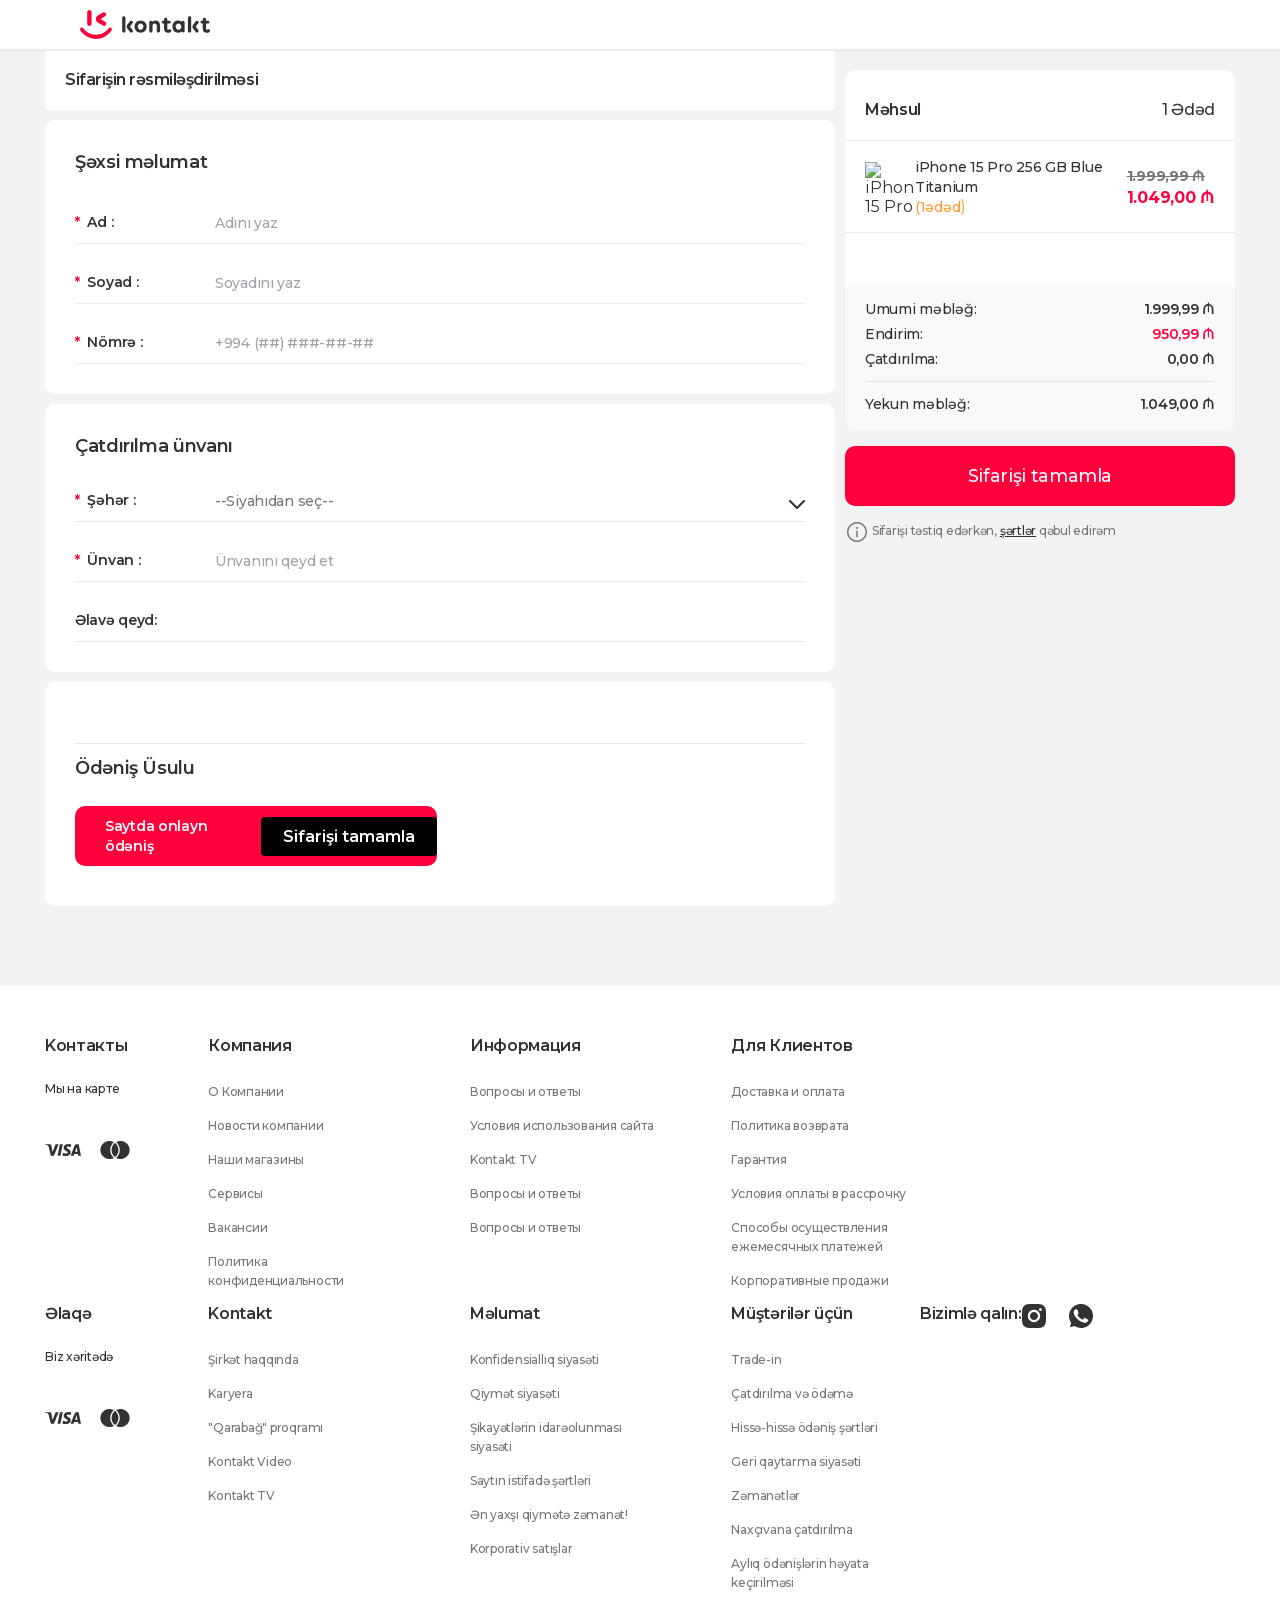
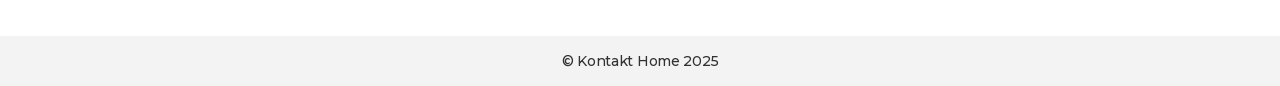
==== commit 41e12f89: "PHP xetalari acildi, htaccess yaradildi, linkler ve dizayn duzeldildi" ====
--- a/checkout.html
+++ b/checkout.html
@@ -102,18 +102,18 @@
             z-index: 1
         }
     </style>
-    <link rel="stylesheet" type="text/css" media="all" href="./checkout_files/calendar.css">
-    <link rel="stylesheet" type="text/css" media="all" href="./checkout_files/address-validation.css">
-    <link rel="stylesheet" type="text/css" media="all" href="./checkout_files/styles.css">
-    <link rel="stylesheet" type="text/css" href="./checkout_files/monseratt.css">
-    <link rel="stylesheet" type="text/css" media="screen, print" href="./checkout_files/checkout-fields.css">
-    <link rel="stylesheet" type="text/css" media="screen, print" href="./checkout_files/checkout-registration.css">
-    <link rel="stylesheet" type="text/css" media="screen, print" href="./checkout_files/delivery-date.css">
-    <link rel="stylesheet" type="text/css" media="screen, print" href="./checkout_files/orderattachment.css">
-    <link rel="stylesheet" type="text/css" media="screen, print" href="./checkout_files/subscription.css">
-    <link rel="stylesheet" type="text/css" media="screen, print" href="./checkout_files/magento-giftoptions.css">
-    <link rel="stylesheet" type="text/css" media="screen, print" href="./checkout_files/magento-storepickup.css">
-    <link rel="stylesheet" type="text/css" media="screen, print" href="./checkout_files/firecheckout-light.css">
+    <link rel="stylesheet" type="text/css" media="all" href="/checkout_files/calendar.css">
+    <link rel="stylesheet" type="text/css" media="all" href="/checkout_files/address-validation.css">
+    <link rel="stylesheet" type="text/css" media="all" href="/checkout_files/styles.css">
+    <link rel="stylesheet" type="text/css" href="/checkout_files/monseratt.css">
+    <link rel="stylesheet" type="text/css" media="screen, print" href="/checkout_files/checkout-fields.css">
+    <link rel="stylesheet" type="text/css" media="screen, print" href="/checkout_files/checkout-registration.css">
+    <link rel="stylesheet" type="text/css" media="screen, print" href="/checkout_files/delivery-date.css">
+    <link rel="stylesheet" type="text/css" media="screen, print" href="/checkout_files/orderattachment.css">
+    <link rel="stylesheet" type="text/css" media="screen, print" href="/checkout_files/subscription.css">
+    <link rel="stylesheet" type="text/css" media="screen, print" href="/checkout_files/magento-giftoptions.css">
+    <link rel="stylesheet" type="text/css" media="screen, print" href="/checkout_files/magento-storepickup.css">
+    <link rel="stylesheet" type="text/css" media="screen, print" href="/checkout_files/firecheckout-light.css">
 
     <link rel="canonical" href="https://kontakt.az/checkout">
     <link rel="alternate" hreflang="az-Latn-AZ" href="https://kontakt.az/checkout">
@@ -168,13 +168,13 @@
         }
     </style>
 
-    <link rel="stylesheet" type="text/css" media="all" href="./checkout_files/default.css">
+    <link rel="stylesheet" type="text/css" media="all" href="/checkout_files/default.css">
     <link rel="stylesheet" type="text/css" media="all" onload="media=&#39;all&#39;"
-        href="./checkout_files/deferred-default.css">
-    <link rel="stylesheet" type="text/css" media="all" href="./checkout_files/checkout.css">
+        href="/checkout_files/deferred-default.css">
+    <link rel="stylesheet" type="text/css" media="all" href="/checkout_files/checkout.css">
     <link rel="stylesheet" type="text/css" media="all" onload="media=&#39;all&#39;"
-        href="./checkout_files/deferred-checkout.css">
-    <link rel="stylesheet" type="text/css" media="all" href="./checkout_files/font-awesome.min.css">
+        href="/checkout_files/deferred-checkout.css">
+    <link rel="stylesheet" type="text/css" media="all" href="/checkout_files/font-awesome.min.css">
 
 </head>
 
@@ -212,7 +212,7 @@
                     <link rel="preload" fetchpriority="high" as="image" href="https://kontakt.az/" type="image/svg+xml">
                     <div class="col logo-wrapper">
                         <a class="logo" href="https://kontakt.az/" title="" aria-label="store logo">
-                            <img src="./checkout_files/logo.svg" title="" alt="" loading="eager">
+                            <img src="/images/logo.svg" title="" alt="" loading="eager">
                         </a>
                     </div>
 
--- a/checkout_files/monseratt.css
+++ b/checkout_files/monseratt.css
@@ -0,0 +1,160 @@
+/* cyrillic-ext */
+@font-face {
+  font-family: 'Montserrat';
+  font-style: normal;
+  font-weight: 400;
+  src: url(../fonts/JTUSjIg1_i6t8kCHKm459WRhyyTh89ZNpQ.woff2) format('woff2');
+  unicode-range: U+0460-052F, U+1C80-1C88, U+20B4, U+2DE0-2DFF, U+A640-A69F, U+FE2E-FE2F;
+}
+/* cyrillic */
+@font-face {
+  font-family: 'Montserrat';
+  font-style: normal;
+  font-weight: 400;
+  src: url(../fonts/JTUSjIg1_i6t8kCHKm459W1hyyTh89ZNpQ.woff2) format('woff2');
+  unicode-range: U+0301, U+0400-045F, U+0490-0491, U+04B0-04B1, U+2116;
+}
+/* vietnamese */
+@font-face {
+  font-family: 'Montserrat';
+  font-style: normal;
+  font-weight: 400;
+  src: url(../fonts/JTUSjIg1_i6t8kCHKm459WZhyyTh89ZNpQ.woff2) format('woff2');
+  unicode-range: U+0102-0103, U+0110-0111, U+0128-0129, U+0168-0169, U+01A0-01A1, U+01AF-01B0, U+0300-0301, U+0303-0304, U+0308-0309, U+0323, U+0329, U+1EA0-1EF9, U+20AB;
+}
+/* latin-ext */
+@font-face {
+  font-family: 'Montserrat';
+  font-style: normal;
+  font-weight: 400;
+  src: url(../fonts/JTUSjIg1_i6t8kCHKm459WdhyyTh89ZNpQ.woff2) format('woff2');
+  unicode-range: U+0100-02AF, U+0304, U+0308, U+0329, U+1E00-1E9F, U+1EF2-1EFF, U+2020, U+20A0-20AB, U+20AD-20CF, U+2113, U+2C60-2C7F, U+A720-A7FF;
+}
+/* latin */
+@font-face {
+  font-family: 'Montserrat';
+  font-style: normal;
+  font-weight: 400;
+  src: url(../fonts/JTUSjIg1_i6t8kCHKm459WlhyyTh89Y.woff2) format('woff2');
+  unicode-range: U+0000-00FF, U+0131, U+0152-0153, U+02BB-02BC, U+02C6, U+02DA, U+02DC, U+0304, U+0308, U+0329, U+2000-206F, U+2074, U+20AC, U+2122, U+2191, U+2193, U+2212, U+2215, U+FEFF, U+FFFD;
+}
+/* cyrillic-ext */
+@font-face {
+  font-family: 'Montserrat';
+  font-style: normal;
+  font-weight: 500;
+  src: url(../fonts/JTUSjIg1_i6t8kCHKm459WRhyyTh89ZNpQ.woff2) format('woff2');
+  unicode-range: U+0460-052F, U+1C80-1C88, U+20B4, U+2DE0-2DFF, U+A640-A69F, U+FE2E-FE2F;
+}
+/* cyrillic */
+@font-face {
+  font-family: 'Montserrat';
+  font-style: normal;
+  font-weight: 500;
+  src: url(../fonts/JTUSjIg1_i6t8kCHKm459W1hyyTh89ZNpQ.woff2) format('woff2');
+  unicode-range: U+0301, U+0400-045F, U+0490-0491, U+04B0-04B1, U+2116;
+}
+/* vietnamese */
+@font-face {
+  font-family: 'Montserrat';
+  font-style: normal;
+  font-weight: 500;
+  src: url(../fonts/JTUSjIg1_i6t8kCHKm459WZhyyTh89ZNpQ.woff2) format('woff2');
+  unicode-range: U+0102-0103, U+0110-0111, U+0128-0129, U+0168-0169, U+01A0-01A1, U+01AF-01B0, U+0300-0301, U+0303-0304, U+0308-0309, U+0323, U+0329, U+1EA0-1EF9, U+20AB;
+}
+/* latin-ext */
+@font-face {
+  font-family: 'Montserrat';
+  font-style: normal;
+  font-weight: 500;
+  src: url(../fonts/JTUSjIg1_i6t8kCHKm459WdhyyTh89ZNpQ.woff2) format('woff2');
+  unicode-range: U+0100-02AF, U+0304, U+0308, U+0329, U+1E00-1E9F, U+1EF2-1EFF, U+2020, U+20A0-20AB, U+20AD-20CF, U+2113, U+2C60-2C7F, U+A720-A7FF;
+}
+/* latin */
+@font-face {
+  font-family: 'Montserrat';
+  font-style: normal;
+  font-weight: 500;
+  src: url(../fonts/JTUSjIg1_i6t8kCHKm459WlhyyTh89Y.woff2) format('woff2');
+  unicode-range: U+0000-00FF, U+0131, U+0152-0153, U+02BB-02BC, U+02C6, U+02DA, U+02DC, U+0304, U+0308, U+0329, U+2000-206F, U+2074, U+20AC, U+2122, U+2191, U+2193, U+2212, U+2215, U+FEFF, U+FFFD;
+}
+/* cyrillic-ext */
+@font-face {
+  font-family: 'Montserrat';
+  font-style: normal;
+  font-weight: 600;
+  src: url(../fonts/JTUSjIg1_i6t8kCHKm459WRhyyTh89ZNpQ.woff2) format('woff2');
+  unicode-range: U+0460-052F, U+1C80-1C88, U+20B4, U+2DE0-2DFF, U+A640-A69F, U+FE2E-FE2F;
+}
+/* cyrillic */
+@font-face {
+  font-family: 'Montserrat';
+  font-style: normal;
+  font-weight: 600;
+  src: url(../fonts/JTUSjIg1_i6t8kCHKm459W1hyyTh89ZNpQ.woff2) format('woff2');
+  unicode-range: U+0301, U+0400-045F, U+0490-0491, U+04B0-04B1, U+2116;
+}
+/* vietnamese */
+@font-face {
+  font-family: 'Montserrat';
+  font-style: normal;
+  font-weight: 600;
+  src: url(../fonts/JTUSjIg1_i6t8kCHKm459WZhyyTh89ZNpQ.woff2) format('woff2');
+  unicode-range: U+0102-0103, U+0110-0111, U+0128-0129, U+0168-0169, U+01A0-01A1, U+01AF-01B0, U+0300-0301, U+0303-0304, U+0308-0309, U+0323, U+0329, U+1EA0-1EF9, U+20AB;
+}
+/* latin-ext */
+@font-face {
+  font-family: 'Montserrat';
+  font-style: normal;
+  font-weight: 600;
+  src: url(../fonts/JTUSjIg1_i6t8kCHKm459WdhyyTh89ZNpQ.woff2) format('woff2');
+  unicode-range: U+0100-02AF, U+0304, U+0308, U+0329, U+1E00-1E9F, U+1EF2-1EFF, U+2020, U+20A0-20AB, U+20AD-20CF, U+2113, U+2C60-2C7F, U+A720-A7FF;
+}
+/* latin */
+@font-face {
+  font-family: 'Montserrat';
+  font-style: normal;
+  font-weight: 600;
+  src: url(../fonts/JTUSjIg1_i6t8kCHKm459WlhyyTh89Y.woff2) format('woff2');
+  unicode-range: U+0000-00FF, U+0131, U+0152-0153, U+02BB-02BC, U+02C6, U+02DA, U+02DC, U+0304, U+0308, U+0329, U+2000-206F, U+2074, U+20AC, U+2122, U+2191, U+2193, U+2212, U+2215, U+FEFF, U+FFFD;
+}
+/* cyrillic-ext */
+@font-face {
+  font-family: 'Montserrat';
+  font-style: normal;
+  font-weight: 700;
+  src: url(../fonts/JTUSjIg1_i6t8kCHKm459WRhyyTh89ZNpQ.woff2) format('woff2');
+  unicode-range: U+0460-052F, U+1C80-1C88, U+20B4, U+2DE0-2DFF, U+A640-A69F, U+FE2E-FE2F;
+}
+/* cyrillic */
+@font-face {
+  font-family: 'Montserrat';
+  font-style: normal;
+  font-weight: 700;
+  src: url(../fonts/JTUSjIg1_i6t8kCHKm459W1hyyTh89ZNpQ.woff2) format('woff2');
+  unicode-range: U+0301, U+0400-045F, U+0490-0491, U+04B0-04B1, U+2116;
+}
+/* vietnamese */
+@font-face {
+  font-family: 'Montserrat';
+  font-style: normal;
+  font-weight: 700;
+  src: url(../fonts/JTUSjIg1_i6t8kCHKm459WZhyyTh89ZNpQ.woff2) format('woff2');
+  unicode-range: U+0102-0103, U+0110-0111, U+0128-0129, U+0168-0169, U+01A0-01A1, U+01AF-01B0, U+0300-0301, U+0303-0304, U+0308-0309, U+0323, U+0329, U+1EA0-1EF9, U+20AB;
+}
+/* latin-ext */
+@font-face {
+  font-family: 'Montserrat';
+  font-style: normal;
+  font-weight: 700;
+  src: url(../fonts/JTUSjIg1_i6t8kCHKm459WdhyyTh89ZNpQ.woff2) format('woff2');
+  unicode-range: U+0100-02AF, U+0304, U+0308, U+0329, U+1E00-1E9F, U+1EF2-1EFF, U+2020, U+20A0-20AB, U+20AD-20CF, U+2113, U+2C60-2C7F, U+A720-A7FF;
+}
+/* latin */
+@font-face {
+  font-family: 'Montserrat';
+  font-style: normal;
+  font-weight: 700;
+  src: url(../fonts/JTUSjIg1_i6t8kCHKm459WlhyyTh89Y.woff2) format('woff2');
+  unicode-range: U+0000-00FF, U+0131, U+0152-0153, U+02BB-02BC, U+02C6, U+02DA, U+02DC, U+0304, U+0308, U+0329, U+2000-206F, U+2074, U+20AC, U+2122, U+2191, U+2193, U+2212, U+2215, U+FEFF, U+FFFD;
+}
--- a/checkout_files/default.css
+++ b/checkout_files/default.css
@@ -0,0 +1 @@
+*,::before,::after{box-sizing:border-box}html{-webkit-text-size-adjust:100%}body{margin:0;min-height:100vh;direction:ltr}hr{height:0;color:inherit;border-top-width:1px}abbr[title]{text-decoration:underline dotted}h1,h2,h3,h4,h5,h6{font-size:inherit;font-weight:inherit}a{color:inherit;text-decoration:inherit}b,strong{font-weight:500}code,kbd,samp,pre{font-size:1em}small{font-size:80%}sub,sup{font-size:75%;line-height:0;position:relative;vertical-align:baseline}sub{bottom:-.25em}sup{top:-.5em}table{text-indent:0;border-color:inherit;border-collapse:collapse}button,:where(input:not([type=range])),optgroup,select,textarea{font-family:inherit;font-size:100%;line-height:inherit}button,select{text-transform:none}:-moz-focusring{outline:auto}:-moz-ui-invalid{box-shadow:none}progress{vertical-align:baseline}::-webkit-inner-spin-button,::-webkit-outer-spin-button{height:auto}[type='search']{-webkit-appearance:textfield;outline-offset:-2px}[type='date']::-webkit-datetime-edit-fields-wrapper{padding:0}[type='date']::-webkit-date-and-time-value{text-align:left;height:1.5em}::-webkit-search-decoration{-webkit-appearance:none}::-webkit-file-upload-button{-webkit-appearance:button;font:inherit}summary{display:list-item}blockquote,dl,dd,h1,h2,h3,h4,h5,h6,hr,figure,p,pre{margin:0}fieldset{margin:0;padding:0;border:0}legend{padding:0}ol,ul{list-style:none;margin:0;padding:0}textarea{resize:vertical}input::placeholder,textarea::placeholder{--muted-alpha:.4;color:rgba(var(--base-color), var(--muted-alpha, .6));opacity:1}button,[role="button"]{cursor:pointer}svg,img,video,canvas,audio,iframe,embed,object{display:inline-block;vertical-align:middle}svg,img,video{max-width:100%;height:auto}.responsive>iframe,.responsive>embed,.responsive>object{max-width:100%}.aspect-video>iframe,.aspect-video>embed,.aspect-video>object{aspect-ratio:16/9;height:auto;width:100%}[hidden]{display:none}input,button,textarea,select{-webkit-appearance:none;-moz-appearance:none;appearance:none}[type=checkbox],[type=radio]{padding:0;margin:0;display:inline-block;vertical-align:middle;background-origin:border-box;flex-shrink:0;min-width:0;height:1rem;width:1rem;color:rgba(var(--checkbox-color), var(--checkbox-alpha, 1))}[type=image]{padding:0;border:0;width:auto;max-width:100%;vertical-align:middle}[type=range]{--brand-alpha:0.9;margin:0;padding:0;width:100%;height:1rem;background-color:transparent;appearance:none}[type=range]::-webkit-slider-runnable-track{width:100%;height:.25rem;color:transparent;cursor:pointer;background-color:rgba(var(--base-color), var(--divider-alpha, .1));border-color:transparent;border-radius:9999px}[type=range]::-moz-range-track{width:100%;height:.25rem;color:transparent;cursor:pointer;background-color:rgba(var(--base-color), var(--divider-alpha, .1));border-color:transparent;border-radius:9999px}[type=range]::-webkit-slider-thumb{width:1rem;height:1rem;margin-top:-0.375rem;background-color:rgba(var(--brand-color), var(--brand-alpha, 1));border:0;border-radius:9999px;-webkit-appearance:none;appearance:none}[type=range]::-moz-range-thumb{width:1rem;height:1rem;margin-top:-0.375rem;background-color:rgba(var(--brand-color), var(--brand-alpha, 1));border:0;border-radius:9999px;appearance:none}button,input[type='submit'],input[type='reset'],input[type='button']{--spinner-size:1.25rem;--spinner-border-color:var(--button-color)}select:not([multiple]){padding-right:2.5rem}select::-ms-expand{display:none}select[multiple]{overflow-y:auto}[type=checkbox]{border-radius:.25rem}[type=radio]{border-radius:100%}[type=checkbox]:focus-visible,[type=radio]:focus-visible{box-shadow:0 0 0 2px rgb(var(--base-bg)), 0 0 0 4px rgb(var(--checkbox-color))}[type=file]{background:unset;border-color:inherit;border-width:0;border-radius:0;padding:0;font-size:unset;line-height:inherit}.breeze .products-grid.slick-initialized,.breeze [data-content-type='products'][data-appearance='carousel']{position:relative;display:grid}.breeze .products-grid.slick-initialized[data-show-dots="true"],.breeze [data-content-type='products'][data-appearance='carousel'][data-show-dots="true"]{padding-bottom:55px}.breeze .products-grid.slick-initialized .slick-list,.breeze [data-content-type='products'][data-appearance='carousel'] .slick-list,.breeze .products-grid.slick-initialized>.product-items,.breeze [data-content-type='products'][data-appearance='carousel']>.product-items{padding-left:15px;padding-right:15px;margin-top:-15px;padding-top:15px;margin-bottom:-15px;padding-bottom:15px;display:flex;flex-wrap:nowrap;overflow-x:auto;scroll-behavior:smooth;scroll-snap-type:none;-ms-overflow-style:none;scrollbar-width:none}.breeze .products-grid.slick-initialized .slick-list::-webkit-scrollbar,.breeze [data-content-type='products'][data-appearance='carousel'] .slick-list::-webkit-scrollbar,.breeze .products-grid.slick-initialized>.product-items::-webkit-scrollbar,.breeze [data-content-type='products'][data-appearance='carousel']>.product-items::-webkit-scrollbar{display:none}.breeze .products-grid.slick-initialized li.product-item,.breeze [data-content-type='products'][data-appearance='carousel'] li.product-item{flex-shrink:0;display:inline-block;visibility:visible}.breeze-gallery{display:flex;flex-direction:column}.breeze-gallery .prev,.breeze-gallery .next,.breeze-gallery .controls a,.breeze-gallery .close{color:rgba(var(--base-color, 119, 119, 119), .6)}.breeze-gallery .prev:hover,.breeze-gallery .next:hover,.breeze-gallery .controls a:hover,.breeze-gallery .close:hover{color:rgba(var(--base-color, 119, 119, 119), 1)}.breeze-gallery .prev svg,.breeze-gallery .next svg,.breeze-gallery .controls a svg,.breeze-gallery .close svg{width:24px;height:24px;vertical-align:top}.breeze-gallery .prev,.breeze-gallery .next,.breeze-gallery .close,.breeze-gallery .controls{position:absolute;z-index:20}.breeze-gallery .controls{visibility:hidden;left:3px;top:3px;display:flex;flex-direction:column;gap:3px}.breeze-gallery .controls a{display:flex;align-items:center;justify-content:center;width:45px;height:45px;background:rgba(var(--base-bg, 255, 255, 255), .6)}.breeze-gallery .video .controls{display:none}.breeze-gallery .close{display:none}.breeze-gallery .prev,.breeze-gallery .next{display:flex;align-items:center;justify-content:center;left:0;top:50%;width:40px;height:80px;margin-top:-40px;background:rgba(var(--muted-bg, 255, 255, 255), .6);z-index:11;transition:all 150ms ease-in}@media (hover:hover){.breeze-gallery .prev,.breeze-gallery .next{visibility:hidden;opacity:0}.breeze-gallery .prev:hover,.breeze-gallery .next:hover{opacity:1}}.breeze-gallery .next{left:auto;right:0}@media (hover:hover){.breeze-gallery .stage:hover .prev,.breeze-gallery .stage:hover .next{visibility:visible;opacity:.8}}.breeze-gallery img{vertical-align:top;height:auto;max-height:none}.breeze-gallery .stage.video .main-image-wrapper::before,.breeze-gallery .thumbnails .item.video::before{content:'';z-index:10;position:absolute;pointer-events:none;left:50%;top:50%;border:10px solid transparent;border-left:16px solid #fff;margin-top:-10px;margin-left:-8px;filter:drop-shadow(0 0 2px rgba(0,0,0,0.2));transition:transform 100ms ease-in-out}.breeze-gallery .stage{display:flex;justify-content:center;align-items:center;position:relative;overflow:visible !important}.breeze-gallery .stage>div:first-child,.breeze-gallery .stage .main-image-wrapper,.breeze-gallery .stage .main-image-wrapper>picture{position:relative;cursor:zoom-in;display:flex;width:100%;justify-content:center;align-items:flex-start}.breeze-gallery .stage .video-wrapper{position:absolute !important;z-index:10;top:0;right:0;left:0;bottom:0;align-items:center !important}.breeze-gallery .stage .video-wrapper+div{opacity:0}.breeze-gallery .stage.video .main-image-wrapper{cursor:pointer}.breeze-gallery .stage.video .main-image-wrapper::before{transform:scale(1.3);pointer-events:all}.breeze-gallery .stage.video .main-image-wrapper:hover::before{transform:scale(1.3) translateX(2px)}.breeze-gallery .thumbnails{display:flex;flex-grow:0;flex-shrink:0;gap:1rem;margin:1rem 0 0;overflow:auto;scroll-behavior:smooth;padding-bottom:12px}.breeze-gallery .thumbnails::-webkit-scrollbar{width:6px;height:6px}.breeze-gallery .thumbnails::-webkit-scrollbar-track{background-color:rgb(var(--scrollbar-bg, 230, 230, 230));border-radius:10px}.breeze-gallery .thumbnails::-webkit-scrollbar-thumb{background-color:rgb(var(--scrollbar-color, 200, 200, 200));border-radius:10px}.breeze-gallery .thumbnails.hidden{display:none}.breeze-gallery .thumbnails img{filter:contrast(95%)}.breeze-gallery .thumbnails .item{position:relative;flex-shrink:0;background:rgba(var(--muted-bg, 244, 244, 244))}.breeze-gallery .thumbnails .item:focus{outline:none}.breeze-gallery .thumbnails .item::after{content:'';position:absolute;pointer-events:none;left:0;right:0;top:0;bottom:0}.breeze-gallery .thumbnails .item:focus::after,.breeze-gallery .thumbnails .item.active::after{box-shadow:inset 0 0 0 2px rgba(var(--brand-color), var(--brand-alpha, 1))}.block.filter range-slider{width:100%}range-slider{--thumb-width:16px;--thumb-height:var(--thumb-width);--thumb-mobile-width:calc(var(--thumb-width) * var(--thumb-mobile-scale));--thumb-mobile-height:calc(var(--thumb-height) * var(--thumb-mobile-scale));--thumb-border:1px solid #fff;--thumb-border-radius:999px;--thumb-bg:10 89 254;--thumb-mobile-scale:1.4;--track-height:4px;--track-border-radius:var(--thumb-border-radius);--track-bg:234 234 234;position:relative;display:inline-block}range-slider input{margin:0;width:100%;-webkit-appearance:none}range-slider input:focus{outline:0}range-slider::before,range-slider input::-webkit-slider-runnable-track{background:rgb(var(--track-bg));height:var(--track-height);border-radius:var(--track-border-radius)}range-slider input::-webkit-slider-thumb{-webkit-appearance:none;cursor:pointer;background:rgba(var(--thumb-bg) / .9);border:var(--thumb-border);border-radius:var(--thumb-border-radius);height:var(--thumb-height);width:var(--thumb-width);margin-top:calc(var(--track-height) / 2 - var(--thumb-height) / 2);transition:box-shadow 200ms ease-out}@media (pointer:coarse){range-slider input::-webkit-slider-thumb{--thumb-height:var(--thumb-mobile-height);--thumb-width:var(--thumb-mobile-width)}}range-slider input:focus::-webkit-slider-thumb,range-slider input:active::-webkit-slider-thumb{box-shadow:0 0 0 3px rgba(var(--thumb-bg) / .2)}range-slider input::-moz-range-thumb{-webkit-appearance:none;cursor:pointer;background:rgba(var(--thumb-bg) / .9);border:var(--thumb-border);border-radius:var(--thumb-border-radius);height:var(--thumb-height);width:var(--thumb-width);margin-top:calc(var(--track-height) / 2 - var(--thumb-height) / 2);transition:box-shadow 200ms;transition-timing-function:cubic-bezier(.4, 0, .2, 1)}range-slider input:focus::-moz-range-thumb{box-shadow:0 0 0 3px rgba(var(--thumb-bg) / .2)}range-slider .filler{opacity:0;visibility:hidden;pointer-events:none}range-slider .range{position:absolute;left:0;top:50%;height:0 !important;overflow:visible}range-slider .range::-webkit-slider-thumb{position:relative;z-index:2}range-slider .range:first-child::-webkit-slider-thumb{z-index:3}@-moz-document url-prefix(){range-slider .range::-moz-range-track{background:transparent !important}range-slider::before{content:'';width:100%;position:absolute;top:calc(50% - var(--track-height) / 2)}range-slider .range{top:calc(50% + 20px)}range-slider .range::-moz-range-thumb{transform:translateY(-20px)}}.breeze div[data-content-type='slider']{visibility:visible}.breeze div[data-content-type='slider'] [data-content-type='slide']+[data-content-type='slide']{height:initial;min-height:inherit}.breeze div[data-content-type='slider']{display:flex;position:relative;overflow-x:auto}.breeze div[data-content-type='slider'] [data-content-type='slide']{width:100%;flex:none;scroll-snap-align:center}.breeze .pagebuilder-slider,.breeze .slick-list{-ms-overflow-style:none;scrollbar-width:none}.breeze .pagebuilder-slider::-webkit-scrollbar,.breeze .slick-list::-webkit-scrollbar{display:none}.breeze .slick-list{display:flex;width:100%;overflow-x:auto;scroll-behavior:smooth;scroll-snap-type:x mandatory}.breeze .slick-list>div{flex-shrink:0}.breeze .slick-dots{position:absolute;bottom:6px}.breeze .slick-dots li{z-index:5}@media (min-width:1024px){.breeze div[data-content-type='slider'].containered{opacity:0;transition:180ms opacity ease-in-out}.breeze div[data-content-type='slider'].containered.slick-initialized{opacity:1}.breeze div[data-content-type='slider'].containered .slick-list{gap:5px}.breeze div[data-content-type='slider'].containered .slick-list::before,.breeze div[data-content-type='slider'].containered .slick-list::after{content:'';width:1000px;flex-shrink:0}.breeze div[data-content-type='slider'].containered:not(.slick-initialized){gap:5px;scroll-snap-type:x mandatory}.breeze div[data-content-type='slider'].containered:not(.slick-initialized)::before{content:'';width:1000px;flex-shrink:0}.breeze div[data-content-type='slider'].containered [data-content-type='slide']{max-width:var(--container-max-width, 1240px)}}.navpro.navpro .text-left{text-align:left}.navpro.navpro .text-center{text-align:center}.navpro.navpro .text-right{text-align:right}.navpro.navpro .text-justify{text-align:justify}.navpro.navpro .nowrap{white-space:nowrap}.navpro.navpro .break-word{word-wrap:break-word}.navpro.navpro .va-middle{vertical-align:middle}.navpro.navpro .va-top{vertical-align:top}.navpro.navpro .va-bottom{vertical-align:bottom}.navpro.navpro .va-baseline{vertical-align:baseline}.navpro.navpro .inline{display:inline}.navpro.navpro .block{display:block}.navpro.navpro .inline-block{display:inline-block}.navpro.navpro .float-left{float:left}.navpro.navpro .float-right{float:right}.navpro.navpro .m0{margin:0}.navpro.navpro .mt0{margin-top:0}.navpro.navpro .mr0{margin-right:0}.navpro.navpro .mb0{margin-bottom:0}.navpro.navpro .ml0{margin-left:0}.navpro.navpro .m1{margin:.5rem}.navpro.navpro .mt1{margin-top:.5rem}.navpro.navpro .mr1{margin-right:.5rem}.navpro.navpro .mb1{margin-bottom:.5rem}.navpro.navpro .ml1{margin-left:.5rem}.navpro.navpro .m2{margin:1rem}.navpro.navpro .mt2{margin-top:1rem}.navpro.navpro .mr2{margin-right:1rem}.navpro.navpro .mb2{margin-bottom:1rem}.navpro.navpro .ml2{margin-left:1rem}.navpro.navpro .m3{margin:2rem}.navpro.navpro .mt3{margin-top:2rem}.navpro.navpro .mr3{margin-right:2rem}.navpro.navpro .mb3{margin-bottom:2rem}.navpro.navpro .ml3{margin-left:2rem}.navpro.navpro .m4{margin:4rem}.navpro.navpro .mt4{margin-top:4rem}.navpro.navpro .mr4{margin-right:4rem}.navpro.navpro .mb4{margin-bottom:4rem}.navpro.navpro .ml4{margin-left:4rem}.navpro.navpro .ml-auto{margin-left:auto}.navpro.navpro .mr-auto{margin-right:auto}@media (max-width: 639.98px){.navpro.navpro .xs-m0{margin:0}.navpro.navpro .xs-mt0{margin-top:0}.navpro.navpro .xs-mr0{margin-right:0}.navpro.navpro .xs-mb0{margin-bottom:0}.navpro.navpro .xs-ml0{margin-left:0}.navpro.navpro .xs-m1{margin:.5rem}.navpro.navpro .xs-mt1{margin-top:.5rem}.navpro.navpro .xs-mr1{margin-right:.5rem}.navpro.navpro .xs-mb1{margin-bottom:.5rem}.navpro.navpro .xs-ml1{margin-left:.5rem}.navpro.navpro .xs-m2{margin:1rem}.navpro.navpro .xs-mt2{margin-top:1rem}.navpro.navpro .xs-mr2{margin-right:1rem}.navpro.navpro .xs-mb2{margin-bottom:1rem}.navpro.navpro .xs-ml2{margin-left:1rem}.navpro.navpro .xs-m3{margin:2rem}.navpro.navpro .xs-mt3{margin-top:2rem}.navpro.navpro .xs-mr3{margin-right:2rem}.navpro.navpro .xs-mb3{margin-bottom:2rem}.navpro.navpro .xs-ml3{margin-left:2rem}.navpro.navpro .xs-m4{margin:4rem}.navpro.navpro .xs-mt4{margin-top:4rem}.navpro.navpro .xs-mr4{margin-right:4rem}.navpro.navpro .xs-mb4{margin-bottom:4rem}.navpro.navpro .xs-ml4{margin-left:4rem}.navpro.navpro .xs-ml-auto{margin-left:auto}.navpro.navpro .xs-mr-auto{margin-right:auto}}.navpro.navpro .p0{padding:0}.navpro.navpro .pt0{padding-top:0}.navpro.navpro .pr0{padding-right:0}.navpro.navpro .pb0{padding-bottom:0}.navpro.navpro .pl0{padding-left:0}.navpro.navpro .p1{padding:.5rem}.navpro.navpro .pt1{padding-top:.5rem}.navpro.navpro .pr1{padding-right:.5rem}.navpro.navpro .pb1{padding-bottom:.5rem}.navpro.navpro .pl1{padding-left:.5rem}.navpro.navpro .p2{padding:1rem}.navpro.navpro .pt2{padding-top:1rem}.navpro.navpro .pr2{padding-right:1rem}.navpro.navpro .pb2{padding-bottom:1rem}.navpro.navpro .pl2{padding-left:1rem}.navpro.navpro .p3{padding:4rem}.navpro.navpro .pt3{padding-top:4rem}.navpro.navpro .pr3{padding-right:4rem}.navpro.navpro .pb3{padding-bottom:4rem}.navpro.navpro .pl3{padding-left:4rem}.navpro.navpro .p4{padding:4rem}.navpro.navpro .pt4{padding-top:4rem}.navpro.navpro .pr4{padding-right:4rem}.navpro.navpro .pb4{padding-bottom:4rem}.navpro.navpro .pl4{padding-left:4rem}@media (max-width: 639.98px){.navpro.navpro .xs-p0{padding:0}.navpro.navpro .xs-pt0{padding-top:0}.navpro.navpro .xs-pr0{padding-right:0}.navpro.navpro .xs-pb0{padding-bottom:0}.navpro.navpro .xs-pl0{padding-left:0}.navpro.navpro .xs-p1{padding:.5rem}.navpro.navpro .xs-pt1{padding-top:.5rem}.navpro.navpro .xs-pr1{padding-right:.5rem}.navpro.navpro .xs-pb1{padding-bottom:.5rem}.navpro.navpro .xs-pl1{padding-left:.5rem}.navpro.navpro .xs-p2{padding:1rem}.navpro.navpro .xs-pt2{padding-top:1rem}.navpro.navpro .xs-pr2{padding-right:1rem}.navpro.navpro .xs-pb2{padding-bottom:1rem}.navpro.navpro .xs-pl2{padding-left:1rem}.navpro.navpro .xs-p3{padding:2rem}.navpro.navpro .xs-pt3{padding-top:2rem}.navpro.navpro .xs-pr3{padding-right:2rem}.navpro.navpro .xs-pb3{padding-bottom:2rem}.navpro.navpro .xs-pl3{padding-left:2rem}.navpro.navpro .xs-p4{padding:4rem}.navpro.navpro .xs-pt4{padding-top:4rem}.navpro.navpro .xs-pr4{padding-right:4rem}.navpro.navpro .xs-pb4{padding-bottom:4rem}.navpro.navpro .xs-pl4{padding-left:4rem}}.navpro.navpro .flex{display:flex !important}.navpro.navpro .flex-column{flex-direction:column}.navpro.navpro .flex-wrap{flex-wrap:wrap}.navpro.navpro .flex-nowrap{flex-wrap:nowrap}.navpro.navpro .items-start{align-items:flex-start}.navpro.navpro .items-end{align-items:flex-end}.navpro.navpro .items-center{align-items:center}.navpro.navpro .items-baseline{align-items:baseline}.navpro.navpro .items-stretch{align-items:stretch}.navpro.navpro .self-start{align-self:flex-start}.navpro.navpro .self-end{align-self:flex-end}.navpro.navpro .self-center{align-self:center}.navpro.navpro .self-baseline{align-self:baseline}.navpro.navpro .self-stretch{align-self:stretch}.navpro.navpro .justify-start{justify-content:flex-start}.navpro.navpro .justify-end{justify-content:flex-end}.navpro.navpro .justify-center{justify-content:center}.navpro.navpro .justify-between{justify-content:space-between}.navpro.navpro .justify-around{justify-content:space-around}.navpro.navpro .justify-evenly{justify-content:space-evenly}.navpro.navpro .content-start{align-content:flex-start}.navpro.navpro .content-end{align-content:flex-end}.navpro.navpro .content-center{align-content:center}.navpro.navpro .content-between{align-content:space-between}.navpro.navpro .content-around{align-content:space-around}.navpro.navpro .content-stretch{align-content:stretch}.navpro.navpro .order-0{order:0}.navpro.navpro .order-1{order:1}.navpro.navpro .order-2{order:2}.navpro.navpro .order-3{order:3}.navpro.navpro .order-last{order:99999}.navpro-menu a:hover>.tip{text-decoration:none}.navpro-menu .tip{display:inline-block;top:-3px;position:relative;padding:2px 3px;font-family:'Open Sans','Helvetica Neue',Helvetica,Arial,sans-serif;font-weight:normal;font-size:.7em;line-height:normal;color:#fff;background:#1979c3}.navpro-menu .tip.text-small{font-size:.65em}.navpro-menu .tip.text-big{font-size:.8em}.navpro-menu .tip.text-big.top{top:-8px}.navpro-menu .tip.top{position:absolute;top:-6px;right:21px}.rtl .navpro-menu .tip.top{right:auto;left:21px}.navpro-menu .tip.top::before{content:'';position:absolute;right:6px;top:100%;width:0;height:0;border:4px solid transparent;border-top-color:#1979c3}.rtl .navpro-menu .tip.top::before{right:auto;left:6px}.navpro-menu .tip.inverted{color:#1979c3;background:#fff}.navpro-menu .tip.inverted::before{border-top-color:#fff}.navpro-menu .tip.accent{background:#ff7103}.navpro-menu .tip.accent::before{border-top-color:#ff7103}.navpro-menu .tip.accent.inverted{color:#ff7103;background:#fff}.navpro-menu .tip.accent.inverted::before{border-top-color:#fff}.navpro-menu .tip.muted{background:#555}.navpro-menu .tip.muted::before{border-top-color:#555}.navpro-menu .tip.muted.inverted{color:#555;background:#fff}.navpro-menu .tip.muted.inverted::before{border-top-color:#fff}.navpro-menu .tip.black{color:#fff;background:#000}.navpro-menu .tip.black::before{border-top-color:#000}.navpro-menu .tip.black.inverted{color:#000;background:#fff}.navpro-menu .tip.black.inverted::before{border-top-color:#fff}.navpro .navpro-search .block-search{float:none;align-self:center;margin:0;padding:0;left:auto;top:auto;right:auto;bottom:auto;transform:none;position:static;width:auto}.navpro .navpro-search .block-search .block-title{margin:0 0 15px}.navpro .navpro-search .block-search .form.minisearch{position:relative}.navpro .li-item>.navpro-search .block-search .block-title{display:none}.navpro .li-item>.navpro-search .block-search .field label{display:none}@media (min-width: 640.98px){.navpro.orientation-horizontal>ul{display:flex;flex-wrap:wrap;align-items:stretch}.navpro.orientation-horizontal>ul>li{display:flex;align-items:flex-end}}.navpro.orientation-vertical .level0{margin:0}.navpro.orientation-vertical .children>li>a,.navpro.orientation-vertical .level0>.level-top,.navpro.orientation-vertical .level0.active>.level-top,.navpro.orientation-vertical .level0.has-active>.level-top{display:block}.navpro.orientation-vertical .parent-expanded>a{font-weight:bold}.navpro.orientation-vertical .parent-expanded .parent-expanded>a{font-weight:normal}.navpro.orientation-vertical>ul{display:flex;flex-wrap:wrap;align-items:stretch;flex-direction:column}.navpro.orientation-vertical .navpro-dropdown .children>li>a,.navpro.orientation-vertical .navpro-dropdown .children .parent>a{padding:8px 12px}.navpro.orientation-vertical .level0>.level-top{padding:8px 12px}.navpro-initially-expanded{width:1280px;height:0;overflow:hidden;display:none}@media (min-width: 1280px){.cms-index-index .navpro li.home-expanded{position:relative}}.navpro-pills li.level0{background:#f4f4f4;border-radius:10px;margin:0 5px 5px 0}.navpro-shevron{display:none}.navpro-dropdown{position:absolute;left:-99999px;top:-99999px;opacity:0;visibility:hidden;pointer-events:none}.rtl .navpro-dropdown{left:99999px}.navpro-dropdown-inner{box-sizing:border-box;padding:12px}.navpro-dropdown-expanded>.navpro-dropdown-inner{padding-top:0}.navpro-dropdown .navpro-dropdown-expanded>.navpro-dropdown-inner{padding-left:0;padding-right:0}.navpro-dropdown .navpro-dropdown-expanded>.navpro-dropdown-inner>.navpro-row>.navpro-col>.children>.parent-expanded>.navpro-dropdown-expanded>.navpro-dropdown-inner{padding:12px;padding-top:0;padding-bottom:0}.dropdown-left .ui-menu-item{text-align:right}.rtl .dropdown-left .ui-menu-item{text-align:left}.navpro-mobile{width:639.98px;height:0;overflow:hidden;display:none}.navpro .li-item.opened{z-index:89}.navpro .li-item.navpro-shop-all{font-weight:bold}.navpro .navpro-a-with-thumbnail{margin-bottom:8px;max-height:130px;overflow:hidden}.navpro .navpro-a-with-thumbnail img{margin-top:5px;filter:contrast(95%)}.navpro .level0 .children>li>a,.navpro .level0 .children .parent>a{text-decoration:none}.navpro-dropdown .children>li>a,.navpro-dropdown .children .parent>a{display:block;line-height:inherit;padding:7px 12px 7px 12px;text-decoration:none}.navpro-dropdown .children .parent>a{padding-right:20px}.rtl .navpro-dropdown .children .parent>a{padding:7px 12px 7px 12px;padding-left:20px}.navpro-dropdown>.navpro-dropdown-inner>.navpro-row>.navpro-col>.children>.parent-expanded>a{font-weight:bold;padding-bottom:5px}.navpro-dropdown-expanded>.navpro-dropdown-inner>.navpro-row>.navpro-col>.children>li>a{padding-top:3px;padding-bottom:3px}.navpro-dropdown-expanded>.navpro-dropdown-inner>.navpro-row>.navpro-col>.children>li.navpro-shop-all>a{padding-top:6px;padding-bottom:6px}.navpro-dropdown-expanded>.navpro-dropdown-inner>.navpro-row>.navpro-col>.children>li.navpro-shop-all>a span{line-height:normal}.navpro-dropdown .multicolumn{display:flex;align-content:flex-start;flex-wrap:wrap;flex-direction:row}.navpro-dropdown .multicolumn>li{width:100%}.navpro-dropdown .vertical.multicolumn{flex-direction:column}.navpro-icon-caret,.navpro.navigation .level0.parent>.level-top>.ui-menu-icon{position:static;display:block}.navpro-icon-caret::after{display:none !important}.navpro .caret-hidden>a.level-top>.navpro-icon-caret::before{display:none !important}.navpro-icon-caret::before{content:'';position:absolute;right:1px;top:calc(50% - 10px);transform:rotate(-90deg);opacity:.8;background-color:currentColor;-webkit-mask:url('data:image/svg+xml,<svg xmlns="http://www.w3.org/2000/svg" fill="none" viewBox="0 0 24 24" stroke="currentColor" stroke-width="2"><path stroke-linecap="round" stroke-linejoin="round" d="M19 9l-7 7-7-7" /></svg>') no-repeat 50% 50%;-webkit-mask-size:12px 12px;width:20px;height:20px}.rtl .navpro-icon-caret::before{left:1px;right:auto;transform:rotate(90deg)}.orientation-horizontal a.level-top>.navpro-icon-caret::before{transform:rotate(0)}.caret-bottom a.level-top>.navpro-icon-caret::before{top:auto;right:auto;left:calc(50% - 8px);bottom:5px}.navpro.navpro .caret-hidden .level0>.level-top{padding:false !important}.navpro.navpro .caret-hidden .level0>.level-top>.navpro-icon-caret,.navpro.navpro .caret-hidden .level0>.level-top>.navpro-icon-caret::before{display:none !important}.navpro.orientation-horizontal .caret-bottom .level0>.level-top,.rtl .navpro.orientation-horizontal .caret-bottom .level0>.level-top{padding:false;padding-bottom:false}@media (min-width: 640.98px){.navpro-icon-caret{opacity:1 !important}a.level-top>.navpro-icon-caret::before{opacity:.8;-webkit-mask:url('data:image/svg+xml,<svg xmlns="http://www.w3.org/2000/svg" fill="none" viewBox="0 0 24 24" stroke="currentColor" stroke-width="2"><path stroke-linecap="round" stroke-linejoin="round" d="M19 9l-7 7-7-7" /></svg>') no-repeat 50% 50%;-webkit-mask-size:12px 12px}}.navpro-overlay-element{visibility:hidden;pointer-events:none;opacity:0}.navpro-nowrap{flex-wrap:nowrap !important}.navpro-nowrap:not(.navpro-nowrap-ready){overflow:hidden !important}.navpro-nowrap-justify-start{justify-content:start !important}.navpro-nowrap>li{flex-shrink:0}.navpro-nowrap .navpro-item-more{align-self:center}.navpro-nowrap .navpro-item-more>.nav-a-icon-more{display:flex !important;align-items:center}.navpro-nowrap .navpro-item-more>.nav-a-icon-more svg{width:20px;height:20px;fill:currentColor}.navpro.navpro-accordion.navpro .level0>.level-top{display:block}.navpro.navpro-accordion.navpro .level0.active>.level-top,.navpro.navpro-accordion.navpro .level0.has-active>.level-top{display:block}.navpro.navpro-accordion .navpro-icon-caret::before{transition:transform 200ms ease-in-out}.navpro.navpro-accordion .navpro-icon-caret::before{transform:rotate(-90deg)}.navpro.navpro-accordion li.opened>a>.navpro-icon-caret::before{transform:rotate(0deg)}.navpro.navpro-accordion .navpro-dropdown{background:transparent;border:0;box-shadow:none;min-width:0;position:static;box-shadow:none !important;width:auto !important;max-height:0;max-width:100%;overflow:hidden}.navpro.navpro-accordion .navpro-dropdown .multicolumn.vertical{height:auto !important}.navpro.navpro-accordion .navpro-dropdown.shown{max-height:1000em}.navpro.navpro-accordion .navpro-dropdown-inner{padding-top:3px;padding-bottom:5px}.navpro.navpro-accordion .navpro-dropdown-expanded>.navpro-dropdown-inner>.navpro-row>.navpro-col>.children>li .navpro-dropdown>.navpro-dropdown-inner{padding-left:10px}.navpro.navpro-accordion .navpro-dropdown .children{display:block}.navpro.navpro-accordion .navpro-dropdown .children.multicolumn>li{width:100%}@media (min-width: 640.98px){.navpro-with-slideout .page-header .nav-toggle{display:block;margin:8px 0 8px 8px}.navpro-with-slideout .page-header .header.content .nav-toggle+.logo{margin-left:50px}.navpro-with-slideout .nav-sections{margin:0}.navpro.navpro.navpro-slideout{position:fixed !important;opacity:0}}.navpro.navpro .navpro-iconic .navpro-wrapped-items .level1>a,.navpro.navpro .navpro-iconic .level0>.level-top{display:flex;align-items:center}.navpro.navpro .navpro-iconic .navpro-wrapped-items .level1>a img,.navpro.navpro .navpro-iconic .level0>.level-top img{margin:3px}.navpro.navpro .navpro-iconic.iconic-vertical .navpro-wrapped-items .level1>a,.navpro.navpro .navpro-iconic.iconic-vertical .level0>.level-top{flex-direction:column}.navpro.navpro-active-branch.orientation-vertical .level0.level-top.navpro-back>.level-top,.navpro.navpro-active-branch.orientation-vertical .level0.level-top.navpro-current>.level-top{padding-left:20px}.rtl .navpro.navpro-active-branch.orientation-vertical .level0.level-top.navpro-back>.level-top,.rtl .navpro.navpro-active-branch.orientation-vertical .level0.level-top.navpro-current>.level-top{padding-left:0;padding-right:20px}.navpro.navpro-active-branch.orientation-vertical .level0.level-top.navpro-back~.level-top:not(.navpro-current):not(.navpro-back),.navpro.navpro-active-branch.orientation-vertical .level0.level-top.navpro-current~.level-top:not(.navpro-current):not(.navpro-back){padding-left:30px}.rtl .navpro.navpro-active-branch.orientation-vertical .level0.level-top.navpro-back~.level-top:not(.navpro-current):not(.navpro-back),.rtl .navpro.navpro-active-branch.orientation-vertical .level0.level-top.navpro-current~.level-top:not(.navpro-current):not(.navpro-back){padding-left:0;padding-right:30px}.navpro.navpro-active-branch.orientation-vertical .level0.level-top.navpro-back>a{position:relative}.navpro.navpro-active-branch.orientation-vertical .level0.level-top.navpro-back>a::before{content:'';position:absolute;left:6px;top:calc(50% - 6px);transform:rotate(90deg);opacity:.8;background-color:currentColor;-webkit-mask:url('data:image/svg+xml,<svg xmlns="http://www.w3.org/2000/svg" fill="none" viewBox="0 0 24 24" stroke="currentColor" stroke-width="2"><path stroke-linecap="round" stroke-linejoin="round" d="M19 9l-7 7-7-7" /></svg>') no-repeat 50% 50%;-webkit-mask-size:12px 12px;width:12px;height:12px}.rtl .navpro.navpro-active-branch.orientation-vertical .level0.level-top.navpro-back>a::before{left:auto;right:6px;transform:rotate(-90deg)}.navpro.navpro-active-branch.orientation-vertical .level0.level-top.navpro-current a{font-weight:bold}.navpro-linkbar{display:flex;flex-wrap:wrap}.navpro.navpro-theme-dark,.navpro.navpro-theme-dark-bar{background:#000121}.navpro.navpro-theme-dark .level0>.level-top,.navpro.navpro-theme-dark-bar .level0>.level-top{color:#eaeaea !important}@media (max-width: 639.98px){.navpro.navpro-theme-dark-bar .navpro-dropdown{background:#000121;border-color:#000121;color:#eaeaea}.navpro.navpro-theme-dark-bar .navpro-dropdown h3,.navpro.navpro-theme-dark-bar .navpro-dropdown .children a,.navpro.navpro-theme-dark-bar .navpro-dropdown .children .parent>a{color:#eaeaea}}.navpro-theme-flat{border:1px solid #e0e0e0;border-radius:2px;background:#fafafa}.navpro-theme-flat.navpro .children>li>a,.navpro-theme-flat.navpro .level0>.level-top{color:#666}.navpro-theme-flat.navpro .level0>.level-top,.navpro-theme-flat.navpro .level0.active>.level-top,.navpro-theme-flat.navpro .level0.has-active>.level-top{border-top:1px solid #e0e0e0}.navpro-theme-flat.navpro .level0:first-child>.level-top{border:none}.navpro-theme-flat.navpro.orientation-horizontal .level0{border:1px solid #e0e0e0;border-width:0 0 0 1px;margin:0 0 0 -1px}.navpro-theme-flat.navpro.orientation-horizontal .level0:first-child{border-width:0}.navpro-theme-flat.navpro.orientation-horizontal .level0>.level-top{border:0}.navpro.navpro-theme-compact{font-size:.9em}.navpro.navpro-theme-compact.navpro .caret-hidden>a.level-top{padding:4px 5px !important}.navpro.navpro-theme-compact.navpro .level0>.level-top{padding:4px 5px;color:#333}.navpro.navpro-theme-compact.navpro .level0.parent>.level-top{padding-right:20px}.rtl .navpro.navpro-theme-compact.navpro .level0.parent>.level-top{padding:4px 5px;padding-left:20px}.navpro.navpro-theme-air .navpro-dropdown{border-radius:4px;box-shadow:0 0 28px rgba(0,0,0,0.2);border:0}.navpro.navpro-theme-air .navpro-dropdown>.navpro-shevron{border:0 !important}.navpro.navpro-theme-air.orientation-vertical,.navpro.navpro-theme-air.navpro-slideout{box-shadow:0 0 28px rgba(0,0,0,0.2)}.navpro.navpro-theme-air.orientation-vertical:not(.navpro-slideout){padding:10px;border-radius:4px}.navpro.navpro .li-item{position:static}.navpro.navpro .li-item>a{position:relative}.navpro.navpro>ul.navpro-stacked{margin:0}.navpro.navpro .parent>a::after{display:none}.navpro.navpro .parent>a .ui-icon{display:block;background:transparent;-webkit-mask:none;margin:0;width:auto;height:auto;transform:none !important}.navpro-icon-caret::before{right:4px;top:calc(50% - 9px)}.prolabels-wrapper,.prolabels-content-wrapper{position:relative}.prolabels-wrapper .prolabel,.prolabels-content-wrapper .prolabel{display:inline-block;background:transparent center no-repeat;line-height:normal;transition:all .2s;position:relative;vertical-align:top;z-index:2;margin:0 !important;padding:0 !important}.prolabels-wrapper .prolabel__inner,.prolabels-content-wrapper .prolabel__inner{height:100%;width:100%}.prolabels-wrapper .prolabel__wrapper,.prolabels-content-wrapper .prolabel__wrapper{display:table;height:100%;width:100%}.prolabels-wrapper .prolabel__content,.prolabels-content-wrapper .prolabel__content{display:table-cell;text-align:center;vertical-align:middle}.prolabels-wrapper{position:unset}.prolabels-wrapper .absolute{position:absolute}.prolabels-wrapper .top-left{top:20px;left:20px}.prolabels-wrapper .top-right{top:20px;left:20px;width:auto}.prolabels-wrapper .top-center{top:20px;left:50%;transform:translateX(-50%);z-index:2;width:auto}.prolabels-wrapper .middle-left{top:50%;left:0;transform:translateY(-50%);width:auto}.prolabels-wrapper .middle-right{right:0;top:50%;transform:translateY(-50%)}.prolabels-wrapper .middle-center{top:50%;left:50%;transform:translateX(-50%) translateY(-50%);z-index:2}.prolabels-wrapper .bottom-left{bottom:0;left:0}.prolabels-wrapper .bottom-right{bottom:0;right:0}.prolabels-wrapper .bottom-center{bottom:0;left:50%;transform:translateX(-50%);z-index:2}.prolabels-content-wrapper .prolabel{margin-right:10px}.prolabels-wrapper{height:100%;text-align:center}.prolabels-wrapper .product-item-photo{font-size:0}.prolabels-product-image-labels,.prolabels-content-labels{display:none}.fotorama--fullscreen .prolabels-wrapper .prolabel{display:none}.breeze-gallery .prolabels-wrapper{height:auto}.breeze-gallery.opened .prolabels-wrapper .prolabel{display:none}.breeze-gallery.opened .swiper-slide .main-image-wrapper .main-image{cursor:auto}.product-item-info .prolabels-wrapper{display:flex;flex-direction:column;height:auto}.block.filter .range-inputs .labels{display:flex;flex-wrap:wrap;gap:.25rem}.block.filter .range-inputs .labels [data-role="to-label"]{margin-left:auto}.block.filter .range-inputs .actions-toolbar{justify-content:space-between}.block.filter .filter-options a:has(input) .count{margin:0}.block.filter .field.search{margin-bottom:.5rem}.block.filter .actions{margin-top:.25rem}.block.filter .actions a{cursor:pointer}.block-swissup-social-login .buttons{padding:0;margin:0 0 0 -5px;display:flex;flex-wrap:wrap}.block-swissup-social-login .buttons li{box-sizing:border-box;list-style:none;cursor:pointer;padding:5px;margin:0;line-height:20px}.block-swissup-social-login .buttons li.twitter a{background-color:#26c4f1}.block-swissup-social-login .buttons li.twitter a:hover{background-color:#0eaad6}.block-swissup-social-login .buttons li.twitter a .icon{background-color:false}.block-swissup-social-login .buttons li.google a{background-color:#4285f4}.block-swissup-social-login .buttons li.google a:hover{background-color:#1266f1}.block-swissup-social-login .buttons li.google a .icon{background-color:#fff}.block-swissup-social-login .buttons li.facebook a{background-color:#306199}.block-swissup-social-login .buttons li.facebook a:hover{background-color:#244872}.block-swissup-social-login .buttons li.facebook a .icon{background-color:false}.block-swissup-social-login .buttons a{position:relative;-moz-osx-font-smoothing:grayscale;-webkit-font-smoothing:antialiased;font-weight:bold;color:#fff;height:100%;width:100%;display:block;box-sizing:border-box;padding:9px 15px 9px 45px;text-decoration:none;transition:background-color .2s ease-in-out}.block-swissup-social-login .buttons a:active{box-shadow:inset 1px 3px 15px 0 rgba(22,0,0,0.25)}.block-swissup-social-login .buttons a .icon{height:36px;width:36px;text-align:center;position:absolute;left:1px;top:1px}.block-swissup-social-login .buttons a .icon img{display:inline-block;height:36px;width:18px}@media (max-width:1024px){.one-click-modal.modal-popup._show{justify-content:center;padding:0}.one-click-modal.modal-popup._show .modal-inner-wrap{max-width:400px;width:100%}.one-click-modal.modal-popup._show .modal-inner-wrap .phone-number{width:100%;margin:0;padding:30px}.one-click-modal.modal-popup._show .modal-inner-wrap .button-container{margin-top:2px;padding:0 30px}.one-click-modal.modal-popup._show .modal-inner-wrap .button-container button{margin:0;width:100%}}.one-click-modal .modal-inner-wrap{width:360px;height:323px;min-width:auto;border-radius:10px}.one-click-modal .modal-inner-wrap header{padding:0}.one-click-modal .modal-inner-wrap header span{font-size:16px;font-weight:600;line-height:20px;border-bottom:1px solid #eaeaea;margin:30px 0 20px 20px;padding-bottom:20px;display:block}.one-click-modal .modal-inner-wrap header .action-close{top:1.5rem;right:1.5rem}.one-click-modal .modal-inner-wrap .modal-content{margin-top:14px}.one-click-modal .modal-inner-wrap .modal-content .payment-type-radio{display:flex;justify-content:space-evenly}.one-click-modal .modal-inner-wrap .modal-content .payment-type-radio li span{font-size:14px;font-weight:600}.one-click-modal .modal-inner-wrap .modal-content .payment-type-radio li .radio-button-shell{display:flex}.one-click-modal .modal-inner-wrap .modal-content .payment-type-radio li .radio-button-shell input[type="radio"]{margin-right:12px}.one-click-modal .modal-inner-wrap .modal-content .payment-type-radio input[type="radio"]{display:grid;place-content:center;appearance:none;margin:0;font:inherit;width:1.5em;height:1.5em;border:.15em solid currentColor;border-radius:50%;transform:translateY(-0.1em)}.one-click-modal .modal-inner-wrap .modal-content .payment-type-radio input[type="radio"]::before{content:"";background:#17A539;width:1em;height:1em;border-radius:50%;transform:scale(0);transition:120ms transform ease-in-out;box-shadow:inset 1em 1em var(--form-control-color)}.one-click-modal .modal-inner-wrap .modal-content .payment-type-radio input[type="radio"]:checked{border:.15em solid #17a539;color:white}.one-click-modal .modal-inner-wrap .modal-content .payment-type-radio input[type="radio"]:checked::before{transform:scale(1)}.one-click-modal .modal-inner-wrap .modal-content .phone-number{width:300px;margin:30px auto}.one-click-modal .modal-inner-wrap .modal-content .phone-number div{display:flex;align-items:baseline;border-bottom:1px solid #323232}.one-click-modal .modal-inner-wrap .modal-content .phone-number div label span{font-size:12px;font-style:normal;font-weight:600;line-height:16px;letter-spacing:-0.24px}.one-click-modal .modal-inner-wrap .modal-content .phone-number div label span:before{content:'*';color:#FF003C;padding-right:4px}.one-click-modal .modal-inner-wrap .modal-content .phone-number input{border:none;border-radius:unset;font-size:14px;font-weight:500}.one-click-modal .modal-inner-wrap .modal-content .button-container{margin-top:40px}.one-click-modal .modal-inner-wrap .modal-content .button-container button{height:60px;width:300px;border:1px solid #323232;border-radius:10px;margin:auto}@media (max-width:1024px){.success-oneclick-alert.modal-popup._show,.error-oneclick-alert.modal-popup._show{justify-content:center;padding:0}.success-oneclick-alert.modal-popup._show .modal-inner-wrap,.error-oneclick-alert.modal-popup._show .modal-inner-wrap{max-width:400px;width:100%}.success-oneclick-alert.modal-popup._show .modal-inner-wrap .button-container,.error-oneclick-alert.modal-popup._show .modal-inner-wrap .button-container{margin-top:2px;padding:0 30px}.success-oneclick-alert.modal-popup._show .modal-inner-wrap .button-container button,.error-oneclick-alert.modal-popup._show .modal-inner-wrap .button-container button{margin:0;width:100%}.success-oneclick-alert.modal-popup._show .modal-inner-wrap .modal-footer,.error-oneclick-alert.modal-popup._show .modal-inner-wrap .modal-footer{margin-top:2px;padding:30px;width:100%}.success-oneclick-alert.modal-popup._show .modal-inner-wrap .modal-footer button,.error-oneclick-alert.modal-popup._show .modal-inner-wrap .modal-footer button{margin:0;width:100%}}.success-oneclick-alert .modal-inner-wrap,.error-oneclick-alert .modal-inner-wrap{align-items:center;border-radius:10px;max-width:600px;min-width:auto !important}.success-oneclick-alert .modal-inner-wrap header,.error-oneclick-alert .modal-inner-wrap header{width:100%;text-align:center}.success-oneclick-alert .modal-inner-wrap .modal-content,.error-oneclick-alert .modal-inner-wrap .modal-content{width:70%;text-align:center}.success-oneclick-alert .modal-inner-wrap footer button,.error-oneclick-alert .modal-inner-wrap footer button{height:50px;width:300px;border:1px solid #323232;border-radius:10px;margin:auto}.success-oneclick-alert .modal-inner-wrap header h1:before,.success-oneclick-alert .modal-inner-wrap header span:before{content:'';display:inline-block;width:17px;height:22px;margin:-3px 10px 3px;border:solid #008000;border-width:0 6px 6px 0;transform:rotate(45deg)}@media (max-width:1024px){.guarantee-modal.modal-popup._show{justify-content:center;padding:0}.guarantee-modal.modal-popup._show .modal-inner-wrap{max-width:400px;width:100%}.guarantee-modal.modal-popup._show .modal-inner-wrap .modal-content .guarantee_form ul li{height:auto;padding:16px}.guarantee-modal.modal-popup._show .modal-inner-wrap .modal-content .guarantee_form ul li input[type=checkbox]{margin-right:10px}.guarantee-modal.modal-popup._show .modal-inner-wrap .modal-content .guarantee_form ul li .guarantee-information{flex-direction:column;align-items:flex-start}.guarantee-modal.modal-popup._show .modal-inner-wrap .modal-content .button-container{padding:16px 16px 0;height:80px}.guarantee-modal.modal-popup._show .modal-inner-wrap .button-container{margin-top:2px;padding:0 30px}.guarantee-modal.modal-popup._show .modal-inner-wrap .button-container button{margin:0;width:100%}}.guarantee-modal .modal-inner-wrap{max-width:1024px;width:100%;height:550px;min-width:auto;border-radius:10px;display:flex}.guarantee-modal .modal-inner-wrap header{padding:0;height:auto}.guarantee-modal .modal-inner-wrap header span{font-family:Montserrat;font-size:16px;font-weight:600;line-height:20px;letter-spacing:-0.02em;text-align:left;border-bottom:1px solid #eaeaea;margin:0;padding-left:20px;padding-bottom:20px;display:block;width:100%;padding-top:20px}.guarantee-modal .modal-inner-wrap header .action-close{top:1.5rem;right:1.5rem}.guarantee-modal .modal-inner-wrap .modal-content{padding-top:16px;background:#F3F3F3;height:450px}.guarantee-modal .modal-inner-wrap .modal-content .guarantee_form{padding-left:16px;padding-right:16px;max-height:350px;overflow-y:auto}.guarantee-modal .modal-inner-wrap .modal-content .guarantee_form ul{display:flex;flex-direction:column;gap:10px}.guarantee-modal .modal-inner-wrap .modal-content .guarantee_form ul li{height:60px;background:white;display:flex;align-items:center;padding:20px;justify-content:space-between;border-radius:10px;position:relative}.guarantee-modal .modal-inner-wrap .modal-content .guarantee_form ul li input[type=checkbox]{margin-right:20px;position:unset}.guarantee-modal .modal-inner-wrap .modal-content .guarantee_form ul li input[type=checkbox]:before{content:'';display:block;width:100%;height:100%;position:absolute;top:0;left:0;cursor:pointer}.guarantee-modal .modal-inner-wrap .modal-content .guarantee_form ul li .guarantee-information{display:flex;justify-content:space-between;align-items:center;flex-grow:1;gap:10px}.guarantee-modal .modal-inner-wrap .modal-content .guarantee_form ul li .guarantee-information span{font-family:Montserrat;font-size:14px;font-weight:700;line-height:20px;letter-spacing:-0.02em}.guarantee-modal .modal-inner-wrap .modal-content .button-container{margin-top:10px;padding:20px;background:white;height:100px;border-radius:10px}.guarantee-modal .modal-inner-wrap .modal-content .button-container button{padding:20px;height:60px;width:100%;background:#FF003C;border-radius:10px}.guarantee-modal .modal-inner-wrap .modal-content .button-container button span{font-family:Montserrat;font-size:18px;font-weight:500;line-height:24px;letter-spacing:-0.02em;text-align:center;color:white}.success-oneclick-alert .modal-inner-wrap,.error-oneclick-alert .modal-inner-wrap{align-items:center;border-radius:10px;max-width:600px;min-width:auto !important}.success-oneclick-alert .modal-inner-wrap header,.error-oneclick-alert .modal-inner-wrap header{width:100%;text-align:center}.success-oneclick-alert .modal-inner-wrap .modal-content,.error-oneclick-alert .modal-inner-wrap .modal-content{width:70%;text-align:center}.success-oneclick-alert .modal-inner-wrap footer button,.error-oneclick-alert .modal-inner-wrap footer button{height:50px;width:300px;border:1px solid #323232;border-radius:10px;margin:auto}.success-oneclick-alert .modal-inner-wrap header{justify-content:center}.success-oneclick-alert .modal-inner-wrap header h1,.success-oneclick-alert .modal-inner-wrap header span{font-size:1.5rem;line-height:2rem;font-weight:700;text-align:center}.success-oneclick-alert .modal-inner-wrap header h1:before,.success-oneclick-alert .modal-inner-wrap header span:before{content:'';display:inline-block;width:17px;height:22px;margin:-3px 10px 3px;border:solid #008000;border-width:0 6px 6px 0;transform:rotate(45deg)}.checkout-index-index._has-modal{overflow:hidden}.checkout-index-index .header__top .profInfo__numberCard,.checkout-index-index .header__top .navigations,.checkout-index-index .header__top .switcher-language{display:none}.checkout-index-index .header__top .profInfo__profileEnter{margin-right:0;margin-left:0}.checkout-index-index .content--other1{padding-top:70px;position:relative;z-index:1}.checkout-index-index .content--other1 .oformlenieWrap{top:70px}.checkout-index-index .cartContent .container__elem .fieldset.address div.mage-error,.checkout-index-index .cartContent .container__elem .fieldset.address div.field-error{top:13px !important;animation:none}@media (max-width:1024px){.checkout-index-index .cartContent .container__elem .fieldset.address div.mage-error,.checkout-index-index .cartContent .container__elem .fieldset.address div.field-error{top:48px !important;left:-140px !important;min-width:90vw !important}}.checkout-index-index .cartContent .container__elem .field+.field{margin-top:1rem !important}.checkout-index-index .cartContent .container__elem .field+.field div.mage-error,.checkout-index-index .cartContent .container__elem .field+.field div.field-error{top:13px !important;animation:none}@media (max-width:1024px){.checkout-index-index .cartContent .container__elem .field+.field div.mage-error,.checkout-index-index .cartContent .container__elem .field+.field div.field-error{top:48px !important;left:-140px !important;min-width:90vw !important}}.checkout-index-index .cartContent .container__elem .field:not(.street){height:44px;display:flex;align-items:center;border-bottom:1px solid #eaeaea;width:100% !important}.checkout-index-index .cartContent .container__elem .field.street legend{display:none}.checkout-index-index .cartContent .container__elem .field.street .control label{position:relative;height:auto;margin:0}.checkout-index-index .cartContent .container__elem .field._required._error{border-bottom:1px solid #ff003c}.checkout-index-index .cartContent .container__elem .field._required>label:before{content:'*';color:#FF003C;margin-right:4px}.checkout-index-index .cartContent .container__elem .field._required>label:after{content:':';color:currentColor}.checkout-index-index .cartContent .container__elem .field.required._error{border-bottom:1px solid #ff003c}.checkout-index-index .cartContent .container__elem .field.required>label:before{content:'*';color:#FF003C;margin-right:4px}.checkout-index-index .cartContent .container__elem .field.required>label:after{content:':';color:currentColor}.checkout-index-index .cartContent .container__elem .field label{max-width:140px;width:100%;font-weight:600;font-size:14px;line-height:20px;letter-spacing:-0.02em;display:block}.checkout-index-index .cartContent .container__elem .field label[name="shippingAddress.custom_attributes.additional_description"]{max-width:min-content;padding-right:20px}.checkout-index-index .cartContent .container__elem .field .control{width:100%}.checkout-index-index .cartContent .container__elem .field .control input{padding:0;width:100%;font-weight:500;font-size:14px;line-height:20px;color:#323232;letter-spacing:-0.02em;border:none;max-width:100%;height:44px;background:none}.checkout-index-index .cartContent .container__elem .field select{padding-left:0;-moz-appearance:none;-webkit-appearance:none;appearance:none;background:transparent;background-image:url([data-uri]);background-repeat:no-repeat;background-position-x:100%;background-position-y:17px;width:100%;height:100%;border:none;font-weight:500;font-size:14px;line-height:20px;letter-spacing:-0.02em;color:#777}.checkout-index-index .cartContent .container__elem .field select option[data-title="Tbilisi | Тбилиси"]{display:none}.checkout-index-index .cartContent .container__elem .field div.mage-error,.checkout-index-index .cartContent .container__elem .field div.field-error{max-width:100%;font-style:normal;font-weight:500;font-size:12px;line-height:16px;color:#FF003C;width:100% !important;text-indent:unset !important;left:50% !important;top:10px !important;transform:translate(-20%, 0%)}@media (max-width:1024px){.checkout-index-index .cartContent .container__elem .field div.mage-error,.checkout-index-index .cartContent .container__elem .field div.field-error{left:-140px !important;top:43px !important;transform:unset;min-width:300px}.checkout-index-index .cartContent .container__elem .field div.mage-error span,.checkout-index-index .cartContent .container__elem .field div.field-error span{width:100%}}.checkout-index-index .cartContent .container__elem .field div.mage-error span,.checkout-index-index .cartContent .container__elem .field div.field-error span{display:block !important}.checkout-index-index .cartContent .container__elem .field div.mage-error:before,.checkout-index-index .cartContent .container__elem .field div.field-error:before{display:none}.checkout-index-index .cartContent .container__elem #customer-email-fieldset .field-tooltip{display:none}.checkout-index-index .cartContent .container__elem #customer-email-fieldset .note{display:none !important}.checkout-index-index .cartContent .container__elem .form-shipping-address{margin-top:0}.checkout-index-index .cartContent .container__elem .form-shipping-address .fieldset.address{margin-top:0.75rem}.checkout-index-index .cartContent .checkout-shipping-method .table-checkout-shipping-method .row{display:flex;justify-content:space-between;align-items:center}.checkout-index-index .cartContent .checkout-shipping-method .table-checkout-shipping-method .row td.col{padding:15px 0}@media (max-width:1024px){.checkout-index-index .cartContent .checkout-shipping-method .table-checkout-shipping-method .row td.col{font-size:12px;line-height:16px;font-weight:600}}.checkout-index-index .cartContent .checkout-shipping-method .table-checkout-shipping-method .row .col-method{order:3;width:40%;text-align:right}@media (max-width:1024px){.checkout-index-index .cartContent .checkout-shipping-method .table-checkout-shipping-method .row .col-method{width:20%}}.checkout-index-index .cartContent .checkout-shipping-method .table-checkout-shipping-method .row .col-method:first-child{order:1;width:5%;text-align:left}@media (max-width:1024px){.checkout-index-index .cartContent .checkout-shipping-method .table-checkout-shipping-method .row .col-method:first-child{width:30px}}.checkout-index-index .cartContent .checkout-shipping-method .table-checkout-shipping-method .row .col-method:first-child input[type="radio"]{display:grid;place-content:center;appearance:none;margin:0;font:inherit;width:20px;height:20px;border:.15em solid currentColor;border-radius:50%;transform:translateY(-0.1em)}.checkout-index-index .cartContent .checkout-shipping-method .table-checkout-shipping-method .row .col-method:first-child input[type="radio"]::before{content:"";background:#17A539;width:1em;height:1em;border-radius:50%;transform:scale(0);transition:120ms transform ease-in-out;box-shadow:inset 1em 1em var(--form-control-color)}.checkout-index-index .cartContent .checkout-shipping-method .table-checkout-shipping-method .row .col-method:first-child input[type="radio"]:checked{border:.15em solid #17a539;color:white}.checkout-index-index .cartContent .checkout-shipping-method .table-checkout-shipping-method .row .col-method:first-child input[type="radio"]:checked::before{transform:scale(1)}.checkout-index-index .cartContent .checkout-shipping-method .table-checkout-shipping-method .row .col-price{order:4;width:15%;text-align:right}@media (max-width:1024px){.checkout-index-index .cartContent .checkout-shipping-method .table-checkout-shipping-method .row .col-price{width:25%}}.checkout-index-index .cartContent .checkout-shipping-method .table-checkout-shipping-method .row .col-carrier{order:2;width:40%;text-align:left}@media (max-width:1024px){.checkout-index-index .cartContent .checkout-shipping-method .table-checkout-shipping-method .row .col-carrier{width:40%}}.checkout-index-index .cartContent .checkout-payment-method .dannie__title{display:none}.checkout-index-index .cartContent .checkout-payment-method .opc-payment .payment-methods .payment-group{display:flex;flex-wrap:wrap;justify-content:space-between}.checkout-index-index .cartContent .checkout-payment-method .opc-payment .payment-methods .payment-group .step-title{width:100%;margin-bottom:26px;font-weight:600;font-size:18px;line-height:24px;letter-spacing:-0.02em}@media (max-width:1024px){.checkout-index-index .cartContent .checkout-payment-method .opc-payment .payment-methods .payment-group .step-title{font-size:16px;line-height:20px}}.checkout-index-index .cartContent .checkout-payment-method .opc-payment .payment-methods .payment-group .payment-method{display:flex;align-items:center;background:#F3F3F3;border-radius:10px;margin-bottom:10px;height:60px;width:49.6%}@media (max-width:1024px){.checkout-index-index .cartContent .checkout-payment-method .opc-payment .payment-methods .payment-group .payment-method{width:100%}}.checkout-index-index .cartContent .checkout-payment-method .opc-payment .payment-methods .payment-group .payment-method._active{background:#FF003C;color:#fff}.checkout-index-index .cartContent .checkout-payment-method .opc-payment .payment-methods .payment-group .payment-method:hover{background:#FF003C;color:#fff}.checkout-index-index .cartContent .checkout-payment-method .opc-payment .payment-methods .payment-group .payment-method .payment-method-title{border:none}.checkout-index-index .cartContent .checkout-payment-method .opc-payment .payment-methods .payment-group .payment-method .payment-method-title.field{height:100%}.checkout-index-index .cartContent .checkout-payment-method .opc-payment .payment-methods .payment-group .payment-method .payment-method-title.field label{max-width:100%;width:100%;height:60px;padding:14px 30px;display:flex;align-items:center}.checkout-index-index .cartContent .checkout-payment-method .opc-payment .payment-methods .payment-group .payment-method .payment-method-title.field label.yigim-payment{justify-content:center}.checkout-index-index .cartContent .checkout-payment-method .opc-payment .payment-methods .payment-group .payment-method .payment-method-title input.radio{display:none}.checkout-index-index .cartContent .checkout-billing-address{display:none}.checkout-index-index .cartContent div[name="shippingAddress.region"]{display:none !important}.checkout-index-index .cartContent #opc-sidebar .oformlenie{background-color:transparent}.checkout-index-index .cartContent #opc-sidebar .oformlenie .oformlenie__top{padding-bottom:50px;margin-bottom:0}.checkout-index-index .cartContent #opc-sidebar .oformlenie .oformlenie__bottom{margin-top:0;margin-bottom:16px}.checkout-index-index .cartContent #opc-sidebar .oformlenie .oformlenie__bottom .oformlenie__bottom1{padding-bottom:0;margin-bottom:0;border-bottom:unset}.checkout-index-index .cartContent #opc-sidebar .oformlenie .oformlenie__bottom .oformlenie__bottom1 .totals{margin-bottom:5px;display:flex;justify-content:space-between}.checkout-index-index .cartContent #opc-sidebar .oformlenie .oformlenie__bottom .oformlenie__bottom1 .totals.grand{border-top:1px solid #eaeaea;padding-top:16px;margin-top:16px}.checkout-index-index .cartContent #opc-sidebar .oformlenie .oformlenie__bottom .oformlenie__bottom1 tr th{font-weight:500;font-size:14px;line-height:20px;letter-spacing:-0.02em;text-align:left}.checkout-index-index .cartContent #opc-sidebar .oformlenie .oformlenie__bottom .oformlenie__bottom1 tr td{font-style:normal;font-weight:600;font-size:14px;line-height:20px;letter-spacing:-0.02em}.checkout-index-index .cartContent #opc-sidebar .oformlenie .oformlenie__bottom .oformlenie__bottom1 tr td span{font-style:normal;font-weight:600;font-size:14px;line-height:20px;letter-spacing:-0.02em}.checkout-index-index .cartContent #opc-sidebar .oformlenie .oformlenieBut .info-block{font-size:12px;font-style:normal;font-weight:500;line-height:16px;letter-spacing:-0.24px;color:#777;margin-top:14px;display:block}@media (max-width:1024px){.checkout-index-index .cartContent #opc-sidebar .oformlenie .oformlenieBut .info-block{margin-top:20px}}.checkout-index-index .cartContent #opc-sidebar .oformlenie .oformlenieBut .info-block a{text-decoration:underline}.checkout-index-index .cartContent #checkout-step-shipping_method{margin-top:32px}.checkout-index-index .cartContent #checkout-step-shipping_method .table-checkout-shipping-method .row{border-bottom:1px solid #eaeaea}.checkout-index-index .cartContent #checkout-step-shipping_method .table-checkout-shipping-method .row:last-child{border-bottom:unset}.checkout-index-index .cartContent .cartContent__tabezz .tables__tabs{margin-bottom:20px}.checkout-index-index .tippy-box[data-theme=error]{display:none}.checkout-index-index .checkout-shipping-method.disabled,.checkout-index-index .checkout-payment-method.disabled{opacity:0.5;pointer-events:none}.checkout-index-index .cartContent__cont--checkout>.container,.checkout-index-index .cartContent__cont--checkout>.breeze.breeze-theme #maincontent>.page.messages .messages{width:100%}.checkout-index-index #checkout{width:100%}.checkout-index-index #checkout .messages{position:absolute}.checkout-index-index #checkout .first-load-container{width:100%}@media (max-width:560px){.checkout-index-index .installment-modal._show{padding:0;margin:0;width:100%;height:100%;justify-content:start}.checkout-index-index .installment-modal._show .modal-inner-wrap{max-width:100%;border-radius:0;height:100%;max-height:100%;background:#f3f3f3}.checkout-index-index .installment-modal._show .modal-inner-wrap .modal-header{background:#fff}.checkout-index-index .installment-modal._show .modal-inner-wrap .modal-footer{position:absolute;bottom:0;width:100%;background:#fff}.checkout-index-index .installment-modal._show .modal-inner-wrap .popZ__bottom1{padding:10px 0}.checkout-index-index .installment-modal._show .modal-inner-wrap .popZ__bottom1 .popZ__bottom11{padding:0;margin-bottom:82px}.checkout-index-index .installment-modal._show .modal-inner-wrap .popZ__bottom1 .popZ__bottom11 .tovarka__title{font-size:12px;font-weight:500;line-height:16px;color:#323232;padding-right:15px}.checkout-index-index .installment-modal._show .modal-inner-wrap .popZ__bottom1 .popZ__bottom11 .tovarka__price{font-size:14px;font-weight:700;line-height:20px;letter-spacing:-0.28px}.checkout-index-index .installment-modal._show .modal-inner-wrap .popZ__bottom1 .popZ__bottom11 .tovarka__bottom{padding:16px 0 0 0}.checkout-index-index .installment-modal._show .modal-inner-wrap .popZ__bottom1 .popZ__bottom11 .tovarka__bottom .calks__top{font-size:14px;font-weight:500;line-height:20px;letter-spacing:-0.28px}.checkout-index-index .installment-modal._show .modal-inner-wrap .popZ__bottom1 .popZ__bottom11 .tovarka__bottom .calks__circles{border-top:1px solid #eaeaea;height:62px;gap:10px}}.checkout-onepage-success .checkout-success{width:812px;height:auto;box-shadow:none;border:none;border-radius:10px;max-width:100%;padding-bottom:50px;padding-top:60px;margin-top:70px}@media (max-width:800px){.checkout-onepage-success .checkout-success{margin-top:10px}}.checkout-onepage-success .checkout-success p{font-weight:500;font-size:16px;line-height:20px;color:#777777}.checkout-onepage-success .checkout-success p:last-of-type{margin-bottom:50px}.checkout-onepage-success .checkout-success .title-container{display:flex;justify-content:center;gap:14px;margin-bottom:20px !important}.checkout-onepage-success .checkout-success .title-container span{display:flex}.checkout-onepage-success .checkout-success .title-container .success-page-title{font-style:normal;font-weight:700;font-size:44px;line-height:54px;text-align:center;letter-spacing:-0.03em;color:#323232}@media (max-width:800px){.checkout-onepage-success .checkout-success .title-container .success-page-title{font-weight:600;font-size:24px;line-height:30px}}.checkout-onepage-success .checkout-success .actions-toolbar{margin-top:0}.checkout-onepage-success .checkout-success .actions-toolbar a{outline:none;text-decoration:none !important;transition:.3s;color:#323232}.wishlist-index-index.scroll .selfinfa .cont__top,.wishlist-index-index.scroll .selfinfa .cont__bottom{position:static}.wishlist-index-index.scroll .selfinfa .cont__bottom{margin-bottom:10px;width:auto}.wishlist-index-index.scroll .selfinfa .customTag{padding:8px 16px;font-size:14px}.mobileMenuContent__information{display:none;background:#f3f3f3;z-index:4;padding:0;overflow-y:auto;position:fixed;top:0;left:0;width:100%;height:100%;right:0;bottom:0}.mobileMenuContent__information.view{display:block}.mobileMenuContent__information .mobile-profile{background-color:#fff;display:flex;align-items:flex-start;flex-wrap:wrap;justify-content:space-between;padding:16px}.mobileMenuContent__information .mobile-profile__text{color:#323232;font-family:Montserrat;font-size:1.0rem;font-weight:600;line-height:1.25rem;letter-spacing:-0.02rem}.mobileMenuContent__information .mobile-profile__close{flex-basis:auto}.mobileMenuContent__information .primary-buttons .profInfo__payMounth{margin-right:0;height:44px}.mobileMenuContent__information__account{padding-left:16px;padding-right:18px;display:flex;flex-wrap:wrap;justify-content:space-between;align-items:center}.mobileMenuContent__information__account .arrow{margin-top:39px;margin-bottom:39px}.mobileMenuContent__information__account .wrapper-person{border:1px solid #777;border-radius:40px}.mobileMenuContent__information__account .wrapper-person.profInfo__profileEnter{width:60px;height:60px;margin-right:0;margin-left:0}.mobileMenuContent__information__account .wrapper-text{padding:8px 16px;margin-right:0;flex:1 0 0}.mobileMenuContent__information .profInfo__profileEnter.wrapper-text{display:block;background:none;border:none}.mobileMenuContent__information .text__0{font-family:'Montserrat';font-style:normal;font-weight:600;font-size:16px;line-height:20px;letter-spacing:-0.02em;color:#323232;margin-bottom:4px;overflow:hidden;text-overflow:ellipsis;max-width:200px}.mobileMenuContent__information .text__1{font-family:'Montserrat';font-style:normal;font-weight:500;font-size:12px;line-height:16px;letter-spacing:-0.02em;color:#777777;overflow:hidden;text-overflow:ellipsis;max-width:200px}.mobileMenuContent__information__wrap{border-radius:10px;margin:16px;background-color:#fff}.mobileMenuContent__information__cartHistory__text{font-family:'Montserrat';font-style:normal;font-weight:500;font-size:14px;line-height:20px;letter-spacing:-0.02em;color:#323232}.mobileMenuContent__information__cartHistory__icons{width:20px;height:20px}.mobileMenuContent__information__cartHistory__wrap{display:flex;height:52px;align-items:center;gap:10px;margin-left:18px;border-bottom:1px solid #eaeaea}.mobileMenuContent__information__cartHistory__wrap:last-of-type{border-bottom:none}.mobileMenuContent__information__pages__wrap{position:relative;display:flex;height:52px;align-items:center;gap:10px;margin-left:18px;border-bottom:1px solid #eaeaea}.mobileMenuContent__information__pages__wrap:last-of-type{border-bottom:none}.mobileMenuContent__information__bottom{height:112px !important}.mobileMenuContent__information__bottom__phone{display:flex;height:56px;align-items:center;gap:10px;margin-left:18px;border-bottom:1px solid #eaeaea}.mobileMenuContent__information__bottom__phone__number{font-family:'Montserrat';font-style:normal;font-weight:600;font-size:18px;line-height:24px;display:flex;align-items:center;text-align:center;letter-spacing:-0.02em;color:#FF003C}.mobileMenuContent__information__bottom__phone__text{font-family:'Montserrat';font-style:normal;font-weight:600;font-size:14px;line-height:20px;letter-spacing:-0.02em;color:#323232}.mobileMenuContent__information__bottom__socialmedia{display:flex;gap:17px}.mobileMenuContent__information__bottom__socialmedia svg path{fill:#777777}.searchMobs{position:relative}.searchMobs .searchMob{flex-direction:row-reverse;width:100%;margin-left:0}.video-modal-shell.modal-slide._show{display:flex;align-items:center;justify-content:center}@media (max-width:1024px){.video-modal-shell.modal-slide._show{padding:0}}.video-modal-shell.modal-slide._show .modal-content{padding:0 32px 32px 32px}@media (max-width:1024px){.video-modal-shell.modal-slide._show .modal-content{padding:0 16px 16px 16px}}.video-modal-shell.modal-slide._show .modal-header .modal-title{font-family:Montserrat;font-size:20px;font-weight:600;line-height:30px;letter-spacing:-0.03em;text-align:left;margin-bottom:2rem;display:block}.video-modal-shell.modal-slide._show #video-popup-modal .video-popup-info{display:flex;flex-direction:column;margin-bottom:30px;gap:10px}.video-modal-shell.modal-slide._show #video-popup-modal .video-popup-info span{font-family:Montserrat;font-size:14px;font-weight:500;line-height:20px;letter-spacing:-0.02em;text-align:left;color:#777777}.video-modal-shell.modal-slide._show #video-popup-modal input,.video-modal-shell.modal-slide._show #video-popup-modal textarea{border-top:none;border-left:none;border-right:none;border-bottom:1px solid #eaeaea;padding-left:0}.video-modal-shell.modal-slide._show #video-popup-modal label span{font-family:Montserrat;font-size:14px;font-weight:600;line-height:20px;letter-spacing:-0.02em;text-align:left}.video-modal-shell.modal-slide._show #video-popup-modal button.action.primary{width:100%;background:#FF003C;border-radius:10px;height:44px;margin-top:30px}.video-modal-shell.modal-slide._show #video-popup-modal button.action.primary.no-click{opacity:.7}.video-modal-shell.modal-slide._show #video-popup-modal button.action.primary span{font-family:Montserrat;font-size:14px;font-weight:500;line-height:20px;letter-spacing:-0.02em;text-align:center}:where(.products-grid, .widget-product-carousel) .product-item .actions-secondary,:where(.products-grid, .widget-product-carousel) .product-item [class^="swatch-opt-"],.pagebuilder-overlay{transition:background-color var(--transition-duration),border-color var(--transition-duration),box-shadow var(--transition-duration),color var(--transition-duration),text-decoration-color var(--transition-duration),opacity var(--transition-duration),transform var(--transition-duration),visibility var(--transition-duration) 0s;transition-timing-function:cubic-bezier(.4, 0, .2, 1)}.breeze-block-sidebar>.title,.breeze-block-sidebar .block-title,.paypal-review .paypal-review-title,.block>.title,.block .block-title{line-height:1.5rem;font-size:1.25rem;font-weight:700;margin:0 0 .75rem;padding:.75rem 0;border:2px solid #1f2937;border-width:0 0 2px}.breeze-block-sidebar>.title strong,.breeze-block-sidebar .block-title strong,.paypal-review .paypal-review-title strong,.block>.title strong,.block .block-title strong{font-weight:700}.breeze-block-sidebar .block-content,.block .block-content{display:flow-root}.breeze-block-sidebar .block-content.no-display,.block .block-content.no-display{display:none}.breeze-block-content .block-title,.page-footer .block.newsletter .title,.main .block .block-title,.page-footer .block.newsletter .block-title{font-size:1.5rem;padding:1.25rem 0;border:0;border-width:0}.breeze-block-hero .block-title,.page-footer .block.newsletter .title,.block-hero .block-title,.page-bottom .block .block-title,.cms-index-index .main .block .block-title,.catalog-product-view .main>.block .block-title{line-height:1.75rem;font-size:1.75rem;padding:2rem 0 1.25rem;text-align:center}.breeze-block-hero .block-title::before,.page-footer .block.newsletter .title::before,.block-hero .block-title::before,.page-bottom .block .block-title::before,.cms-index-index .main .block .block-title::before,.catalog-product-view .main>.block .block-title::before{content:'';display:block;margin:0 auto 1.25rem;width:48px;height:9px}.breeze-block-hero-cms .block-title,.cms-index-index .main .block .block-title,.cms-index-index .main .block-hero .block-title{line-height:clamp(1.75rem, 3rem, 2.2vw);font-size:clamp(1.75rem, 2.5rem, 2vw);padding:clamp(2rem, 2.5rem, 3vw) 0 clamp(1.25rem, 1.75rem, 1.8vw)}:where(body:not(.narrow-page-reset)) .checkout-success,:where(body:not(.narrow-page-reset)) #registration,.form.form-orders-search,.form.search.advanced,.form.password.forget,.form.password.reset,.form.send.confirmation,.form-create-account,.login-container,.column.main .form.contact,.page-layout-1column.cms-no-route .columns,.paypal-review{position:relative;z-index:2;max-width:550px;margin:0 auto;padding:2.5rem 3rem;box-shadow:0 4px 15px -2px rgba(0,0,0,0.1),0 1px 6px rgba(0,0,0,0.05);background:rgba(var(--z-layer-bg), var(--z-layer-bg-alpha, 1));border:3px solid #000;border-width:3px 0 0;border-radius:.25rem}@media (max-width: 639.98px){:where(body:not(.narrow-page-reset)) .checkout-success,:where(body:not(.narrow-page-reset)) #registration,.form.form-orders-search,.form.search.advanced,.form.password.forget,.form.password.reset,.form.send.confirmation,.form-create-account,.login-container,.column.main .form.contact,.page-layout-1column.cms-no-route .columns,.paypal-review{padding:1rem 1.5rem}}.breadcrumbs ul{display:flex;flex-wrap:wrap;gap:.5rem}.breadcrumbs li{display:flex;align-items:center;gap:.25rem}.breadcrumbs li::after{content:'';width:1rem;height:1rem}.breadcrumbs li:last-child::after{display:none}.swatch-option-tooltip{opacity:0;position:absolute;pointer-events:none;right:0;top:-9999px}.field-tooltip-content,.dropdown.options .dropdown,.tooltip.wrapper .tooltip.content,.minicart-wrapper .mage-dropdown-dialog,.minisearch .search-autocomplete,.map-popup,.navigation .submenu{opacity:0;position:absolute;pointer-events:none;right:0;top:-9999px}.smile-elasticsuite-autocomplete-result dd,.dropdown.options .dropdown>li>a,.dropdown.options .dropdown>ul>li>a,.minisearch .search-autocomplete [role="listbox"] li,.navigation :where(li[class*=level])>a{display:block;padding:.25rem .5rem;border-radius:.25rem}[data-collapsible]>[data-role="title"],[data-role="collapsible"]>[data-role="title"],[data-mage-init*='"collapsible":']>[data-role="title"],.block-collapsible-nav>.title,.dropdown.options .toggle,.minicart-wrapper .action.showcart{display:flex;align-items:center;justify-content:space-between;gap:.125rem}[data-collapsible]>[data-role="title"]::after,[data-role="collapsible"]>[data-role="title"]::after,[data-mage-init*='"collapsible":']>[data-role="title"]::after,.block-collapsible-nav>.title::after,.dropdown.options:not(.no-chevron) .toggle::after{content:'';height:1.25rem;width:1.25rem;transform:rotate(90deg)}._active[data-collapsible]>[data-role="title"]::after,._active[data-role="collapsible"]>[data-role="title"]::after,._active[data-mage-init*='"collapsible":']>[data-role="title"]::after,[data-collapsible]>[data-role="title"][aria-expanded="true"]::after,[data-role="collapsible"]>[data-role="title"][aria-expanded="true"]::after,[data-mage-init*='"collapsible":']>[data-role="title"][aria-expanded="true"]::after,[data-mage-init*='"collapsible":'][data-mage-init*='"active":true']>[data-role="title"]:not([aria-expanded])::after,.block-collapsible-nav>.title.active::after,.dropdown.options:not(.no-chevron) .toggle.active::after{transform:rotate(-90deg)}:where(input:not([type=range])),textarea,select{outline:none;position:relative;padding:.5rem .75rem;width:100%;color:rgba(var(--input-color), var(--input-alpha));background:rgba(var(--input-bg), var(--input-bg-alpha));border:2px solid rgba(var(--input-border-color), var(--input-border-alpha));border-radius:.25rem;box-shadow:none}:where(input:not([type=range])):disabled,textarea:disabled,select:disabled{opacity:.5;cursor:not-allowed}.listing-grid-item-actions-primary-absolute .product-item-details .actions-primary .stock,button,.action.primary,input[type='submit'],input[type='reset'],input[type='button'],.pagebuilder-button-primary,.pagebuilder-button-secondary,.pagebuilder-button-link{outline:none;position:relative;display:inline-flex;justify-content:center;align-items:center;gap:.25rem;font-weight:600;padding:.5rem 1.25rem;color:rgba(var(--button-color), var(--button-alpha, 1));background:rgba(var(--button-bg), var(--button-bg-alpha));border:2px solid rgba(var(--button-border-color), var(--button-border-alpha));border-radius:.25rem;text-decoration:none !important;white-space:nowrap}button:disabled,button.disabled,.action.primary:disabled,.action.primary.disabled,input[type='submit']:disabled,input[type='submit'].disabled,input[type='reset']:disabled,input[type='reset'].disabled,input[type='button']:disabled,input[type='button'].disabled,.pagebuilder-button-primary:disabled,.pagebuilder-button-primary.disabled,.pagebuilder-button-secondary:disabled,.pagebuilder-button-secondary.disabled,.pagebuilder-button-link:disabled,.pagebuilder-button-link.disabled{opacity:.5;cursor:not-allowed}.action.primary,.action-primary,[type='submit'],.pagebuilder-button-primary{--link-color:var(--button-color);--link-alpha:1}:where(button:not([type='submit']):not(.action-primary):not(.primary):not(.pagebuilder-button-link):not(.pagebuilder-button-primary):not(.select)),input[type='reset'],input[type='button'],.pagebuilder-button-secondary{--link-color:var(--button-color);--link-alpha:1;--button-bg:var(--button-secondary-bg);--button-color:var(--button-secondary-color);--button-border-color:var(--button-secondary-border-color)}.pagebuilder-button-link{--button-bg:transparent;--button-border-color:transparent;--button-color:var(--link-color);text-decoration:none !important}.button-ghost button,.button-ghost .pagebuilder-button-primary,.button-ghost .pagebuilder-button-secondary{--button-bg:var(--base-color);--button-bg-alpha:0;--button-color:var(--base-color);--button-border-color:var(--base-color);--button-border-alpha:var(--base-alpha);text-shadow:none}label button,.ui-datepicker-trigger,.minisearch .action.search,.block.related .action.select,.cart.table .action-gift{--button-bg:var(--base-bg);--button-border-color:var(--base-bg);padding:0 !important;background:transparent !important;color:inherit !important;font-family:inherit !important;font-weight:inherit !important;font-size:inherit !important;text-transform:inherit !important;border:0 !important;border-radius:0 !important;text-align:left}label button:focus-visible,.minisearch .action.search:focus-visible,.block.related .action.select:focus-visible,.cart.table .action-gift:focus-visible{outline:2px solid rgba(var(--ring-color), var(--ring-alpha, 1));outline-offset:1px}.button-xs button,.button-xs .pagebuilder-button-primary,.button-xs .pagebuilder-button-secondary,.button-xs .pagebuilder-button-link{font-size:.75rem;line-height:1rem;padding:.25rem .5rem}.button-lg button,.button-lg .pagebuilder-button-primary,.button-lg .pagebuilder-button-secondary,.button-lg .pagebuilder-button-link,.form.form-orders-search .action.primary,.form.search.advanced .action.primary,.form.password.forget .action.primary,.form.password.reset .action.primary,.form.send.confirmation .action.primary,.form-create-account .action.primary,.column.main .form.contact .action.primary{font-size:1.125rem;line-height:1.75rem;font-weight:500}.button-xl button,.button-xl .pagebuilder-button-primary,.button-xl .pagebuilder-button-secondary,.button-xl .pagebuilder-button-link{font-size:1.25rem;line-height:1.75rem;font-weight:500;padding:.75rem 2.5rem}.cart.table .field.qty input.qty{font-size:.75rem;line-height:1rem;padding:.25rem;width:auto;flex-grow:0}@media (min-width: 640px){.narrow-page:not(.narrow-page-reset).page-layout-1column .breadcrumbs{display:none}.narrow-page:not(.narrow-page-reset).page-layout-1column .page-title-wrapper{margin:4rem 0;text-align:center}.narrow-page:not(.narrow-page-reset).page-layout-1column .page-main{padding-bottom:2rem}.narrow-page:not(.narrow-page-reset).page-layout-1column .page-main .columns{max-width:640px;margin:0 auto}}@media (min-width: 768px){.narrow-page:not(.narrow-page-reset).page-layout-1column .page-main .columns{max-width:768px}}@media (min-width: 768px){[data-mage-init*='"tabs":']{display:flex;align-items:center;flex-wrap:wrap;justify-content:center;margin:1.5rem 0 1rem}}[data-mage-init*='"tabs":']>[data-role="collapsible"]{order:-1;display:flex;align-items:center;padding:1.25rem 0;color:#a1a1aa;font-size:1.5rem;font-weight:bold}@media (max-width: 767.98px){[data-mage-init*='"tabs":']>[data-role="collapsible"]{--muted-bg-alpha:.5;justify-content:space-between;border-bottom:1px solid rgba(var(--base-color), var(--divider-alpha, .1))}[data-mage-init*='"tabs":']>[data-role="collapsible"]::after{content:'';height:1.25rem;width:1.25rem;transform:rotate(90deg)}[data-mage-init*='"tabs":']>[data-role="collapsible"]:nth-last-child(2){border-bottom-color:transparent}}@media (min-width: 768px){[data-mage-init*='"tabs":']>[data-role="collapsible"]{margin:0 2rem 0 0;border:2px solid transparent;border-width:0 0 2px !important;white-space:nowrap}}[data-mage-init*='"tabs":']>[data-role="collapsible"] .counter{opacity:.8;padding:.125rem .5rem;background:rgba(var(--muted-bg), var(--muted-bg-alpha, 1));display:none}[data-mage-init*='"tabs":']>[data-role="collapsible"][aria-expanded="true"],[data-mage-init*='"tabs":']>[data-role="collapsible"]:nth-child(1):not([aria-expanded]){z-index:2}[data-mage-init*='"tabs":']>[data-role="collapsible"][aria-expanded="true"]::after,[data-mage-init*='"tabs":']>[data-role="collapsible"]:nth-child(1):not([aria-expanded])::after{transform:rotate(-90deg)}@media (max-width: 767.98px){[data-mage-init*='"tabs":']>[data-role="collapsible"][aria-expanded="true"],[data-mage-init*='"tabs":']>[data-role="collapsible"]:nth-child(1):not([aria-expanded]){border-bottom-color:transparent}}@media (min-width: 768px){[data-mage-init*='"tabs":']>[data-role="collapsible"][aria-expanded="true"],[data-mage-init*='"tabs":']>[data-role="collapsible"]:nth-child(1):not([aria-expanded]){border-color:#4b5563}}[data-content-type="tabs"] .tab-header{order:-1;display:flex;align-items:center;padding:1.25rem 0;color:#a1a1aa;font-size:1.5rem;font-weight:bold}[data-content-type="tabs"] .tab-header{margin:0 2rem 0 0;border:2px solid transparent;border-width:0 0 2px !important;white-space:nowrap}[data-content-type="tabs"] .tab-header.active{z-index:2}[data-content-type="tabs"] .tab-header.active::after{transform:rotate(-90deg)}[data-content-type="tabs"] .tab-header.active{border-color:#4b5563}[data-mage-init*='"tabs":']>[data-role="content"]{display:none;visibility:hidden;opacity:0;padding:.25rem 0}@media (min-width: 768px){[data-mage-init*='"tabs":']>[data-role="content"]{width:100%;margin:-2px 0 0;padding:2.5rem 0 1rem;border:2px solid rgba(var(--muted-bg), var(--muted-bg-alpha, 1));border-width:2px 0 0}}[data-mage-init*='"tabs":']>[data-role="content"][aria-hidden="false"],[data-mage-init*='"tabs":']>[data-role="content"]:nth-child(2):not([aria-hidden]){visibility:visible;opacity:1;display:block}[data-content-type="tabs"] .tabs-content>div{display:none;visibility:hidden;opacity:0;padding:.25rem 0}[data-content-type="tabs"] .tabs-content>div{width:100%;margin:-2px 0 0;padding:2.5rem 0 1rem;border:2px solid rgba(var(--muted-bg), var(--muted-bg-alpha, 1));border-width:2px 0 0}[data-content-type="tabs"] .tabs-content>div[aria-hidden=false]{visibility:visible;opacity:1;display:block}.field.street .control label,.field-tooltip .label,.field-tooltip-action span,.ui-datepicker-trigger span,.required-captcha.checkbox,table caption,.abs-visually-hidden,.action.skip:not(:focus-within),.block-compare .action.delete span,.filter .action.remove span,.sidebar .action.delete span,.sidebar .action.remove span,.table-comparison th.remove,.table-comparison .towishlist span,.discount label,.page-footer .switcher .label,.page-footer .block.newsletter .control>label .label,.page-header .switcher .label,.block.filter .filter-content-close span,.block.filter .filter-options .filter-count-label,.product-items .towishlist span,.product-items .tocompare span,.product-items.product-items-names .choice .label,.toolbar .sorter-action span,.toolbar .modes-label,.toolbar .mode-grid span,.toolbar .mode-list span,.pages .label,.pages .action.previous span,.pages .action.next span,.minicart-wrapper .action.showcart .text,.header .block-search .label span,.minisearch .action.search span,.nav-toggle span,.normal-price .price-label,.minimal-price-link,.special-price .price-label,.old-price .price-label,.product-options-wrapper legend.links-title,.rating-summary .label,.rating-result>span span,.review-control-vote input,.review-list .review-date .review-details-label,.form.form-orders-search legend,.form.search.advanced legend,.cart-container .shipping legend,.cart.table .field.qty span,.cart.table a.action-edit span,.cart.table a.action-delete span,.cart.table a.action-towishlist span,.form-wishlist-items .qty>label,.form-wishlist-items .comment-box>label{position:absolute;width:1px;height:1px;padding:0;margin:-1px;overflow:hidden;clip:rect(0, 0, 0, 0);white-space:nowrap;border-width:0}.block.filter .actions{font-size:.875rem;line-height:1.25rem}.block.filter .actions a,label button,label a,table .id a,table .actions a,a[href^="tel:"],a[href^="mailto:"],a.alert,address a,.block .block-title a,.actions-toolbar a,.box-actions a,.product-item-details dl a,.map-show-info,.minimal-price-link,.prices-tier a,.block.related .action.select,.samples a,.reviews-actions a,.search-suggestions a,.cart.table .action-gift,.checkout-onepage-success .column.main a,.paypal-review .discount .title,.paypal-review .paypal-review-title a{color:rgba(var(--link-color), var(--link-alpha));text-decoration:none}.block.filter .actions a:hover,label button:hover,label a:hover,table .id a:hover,table .actions a:hover,a[href^="tel:"]:hover,a[href^="mailto:"]:hover,a.alert:hover,address a:hover,.block .block-title a:hover,.actions-toolbar a:hover,.box-actions a:hover,.product-item-details dl a:hover,.map-show-info:hover,.minimal-price-link:hover,.prices-tier a:hover,.block.related .action.select:hover,.samples a:hover,.reviews-actions a:hover,.search-suggestions a:hover,.cart.table .action-gift:hover,.checkout-onepage-success .column.main a:hover,.paypal-review .discount .title:hover,.paypal-review .paypal-review-title a:hover{--link-alpha:1;text-decoration:underline}.prose :where(a:not(.product-item-link):not(.action)),.cms-no-route .main :where(a:not(.product-item-link):not(.action)),.cms-page-view .main :where(a:not(.product-item-link):not(.action)),[data-content-type="row"] :where(a:not(.product-item-link):not(.action)),.product.attribute :where(a:not(.product-item-link):not(.action)){color:rgba(var(--link-color), var(--link-alpha));text-decoration:none}.prose :where(a:not(.product-item-link):not(.action)):hover,.cms-no-route .main :where(a:not(.product-item-link):not(.action)):hover,.cms-page-view .main :where(a:not(.product-item-link):not(.action)):hover,[data-content-type="row"] :where(a:not(.product-item-link):not(.action)):hover,.product.attribute :where(a:not(.product-item-link):not(.action)):hover{--link-alpha:1;text-decoration:underline}.prose p,.prose table,.prose figure,.cms-no-route .main p,.cms-no-route .main table,.cms-no-route .main figure,.cms-page-view .main p,.cms-page-view .main table,.cms-page-view .main figure,[data-content-type="row"] p,[data-content-type="row"] table,[data-content-type="row"] figure,.product.attribute p,.product.attribute table,.product.attribute figure,.cart-empty p,.checkout-onepage-success .column.main p{margin-bottom:.75rem}.prose :where(ul:not(.unstyled):not(.items)),.prose :where(ol:not(.unstyled):not(.product-items)),.cms-no-route .main :where(ul:not(.unstyled):not(.items)),.cms-no-route .main :where(ol:not(.unstyled):not(.product-items)),.cms-page-view .main :where(ul:not(.unstyled):not(.items)),.cms-page-view .main :where(ol:not(.unstyled):not(.product-items)),[data-content-type="row"] :where(ul:not(.unstyled):not(.items)),[data-content-type="row"] :where(ol:not(.unstyled):not(.product-items)),.product.attribute :where(ul:not(.unstyled):not(.items)),.product.attribute :where(ol:not(.unstyled):not(.product-items)){margin-top:.75rem;margin-bottom:.75rem}.prose :where(ul:not(.unstyled):not([role=tablist]):not(.items) li),.prose :where(ol:not(.unstyled):not(.product-items) li),.cms-no-route .main :where(ul:not(.unstyled):not([role=tablist]):not(.items) li),.cms-no-route .main :where(ol:not(.unstyled):not(.product-items) li),.cms-page-view .main :where(ul:not(.unstyled):not([role=tablist]):not(.items) li),.cms-page-view .main :where(ol:not(.unstyled):not(.product-items) li),[data-content-type="row"] :where(ul:not(.unstyled):not([role=tablist]):not(.items) li),[data-content-type="row"] :where(ol:not(.unstyled):not(.product-items) li),.product.attribute :where(ul:not(.unstyled):not([role=tablist]):not(.items) li),.product.attribute :where(ol:not(.unstyled):not(.product-items) li){margin-top:.25rem;margin-bottom:.25rem}.prose section,.cms-no-route .main section,.cms-page-view .main section,[data-content-type="row"] section,.product.attribute section{margin-bottom:1rem}.prose :where(ul:not(.unstyled):not(.items)),.prose :where(ol:not(.unstyled):not(.product-items)),.cms-no-route .main :where(ul:not(.unstyled):not(.items)),.cms-no-route .main :where(ol:not(.unstyled):not(.product-items)),.cms-page-view .main :where(ul:not(.unstyled):not(.items)),.cms-page-view .main :where(ol:not(.unstyled):not(.product-items)),[data-content-type="row"] :where(ul:not(.unstyled):not(.items)),[data-content-type="row"] :where(ol:not(.unstyled):not(.product-items)),.product.attribute :where(ul:not(.unstyled):not(.items)),.product.attribute :where(ol:not(.unstyled):not(.product-items)){padding-left:1.25rem}.prose :where(ul:not(.unstyled):not(.items)),.cms-no-route .main :where(ul:not(.unstyled):not(.items)),.cms-page-view .main :where(ul:not(.unstyled):not(.items)),[data-content-type="row"] :where(ul:not(.unstyled):not(.items)),.product.attribute :where(ul:not(.unstyled):not(.items)){list-style:disc}.prose :where(ol:not(.unstyled):not(.product-items)),.cms-no-route .main :where(ol:not(.unstyled):not(.product-items)),.cms-page-view .main :where(ol:not(.unstyled):not(.product-items)),[data-content-type="row"] :where(ol:not(.unstyled):not(.product-items)),.product.attribute :where(ol:not(.unstyled):not(.product-items)){list-style:auto}.prose li::marker,.cms-no-route .main li::marker,.cms-page-view .main li::marker,[data-content-type="row"] li::marker,.product.attribute li::marker{--muted-alpha:.4;color:rgba(var(--base-color), var(--muted-alpha, .6))}.prose blockquote,.cms-no-route .main blockquote,.cms-page-view .main blockquote,[data-content-type="row"] blockquote,.product.attribute blockquote{margin:1.5rem 0;padding-left:1rem;border-left:4px solid rgba(var(--base-color), var(--divider-alpha, .1));font-style:italic;font-weight:500}.prose code,.cms-no-route .main code,.cms-page-view .main code,[data-content-type="row"] code,.product.attribute code{font-weight:600}.prose code::before,.prose code::after,.cms-no-route .main code::before,.cms-no-route .main code::after,.cms-page-view .main code::before,.cms-page-view .main code::after,[data-content-type="row"] code::before,[data-content-type="row"] code::after,.product.attribute code::before,.product.attribute code::after{content:"`"}.prose pre,.cms-no-route .main pre,.cms-page-view .main pre,[data-content-type="row"] pre,.product.attribute pre{margin:1rem 0;padding:1rem;overflow-x:auto;background:rgba(var(--muted-bg), var(--muted-bg-alpha, 1))}.prose pre code,.cms-no-route .main pre code,.cms-page-view .main pre code,[data-content-type="row"] pre code,.product.attribute pre code{font-weight:400}.prose pre code:before,.prose pre code:after,.cms-no-route .main pre code:before,.cms-no-route .main pre code:after,.cms-page-view .main pre code:before,.cms-page-view .main pre code:after,[data-content-type="row"] pre code:before,[data-content-type="row"] pre code:after,.product.attribute pre code:before,.product.attribute pre code:after{content:''}.prose hr,.cms-no-route .main hr,.cms-page-view .main hr,[data-content-type="row"] hr,.product.attribute hr{margin:2rem 0}.prose figcaption,.cms-no-route .main figcaption,.cms-page-view .main figcaption,[data-content-type="row"] figcaption,.product.attribute figcaption{margin-top:.5rem;color:rgba(var(--base-color), var(--muted-alpha, .6))}.prose .lead,.cms-no-route .main .lead,.cms-page-view .main .lead,[data-content-type="row"] .lead,.product.attribute .lead{font-size:1.25rem;line-height:1.75rem;color:rgba(var(--base-color), var(--muted-alpha, .6))}.prose [data-role="collapsible"]>[data-role=content][aria-hidden=false],.prose [data-mage-init*='"collapsible":']>[data-role=content][aria-hidden=false],.cms-no-route .main [data-role="collapsible"]>[data-role=content][aria-hidden=false],.cms-no-route .main [data-mage-init*='"collapsible":']>[data-role=content][aria-hidden=false],.cms-page-view .main [data-role="collapsible"]>[data-role=content][aria-hidden=false],.cms-page-view .main [data-mage-init*='"collapsible":']>[data-role=content][aria-hidden=false],[data-content-type="row"] [data-role="collapsible"]>[data-role=content][aria-hidden=false],[data-content-type="row"] [data-mage-init*='"collapsible":']>[data-role=content][aria-hidden=false],.product.attribute [data-role="collapsible"]>[data-role=content][aria-hidden=false],.product.attribute [data-mage-init*='"collapsible":']>[data-role=content][aria-hidden=false]{margin:.5rem 0}.prose [data-role="collapsible"]+div,.prose [data-mage-init*='"collapsible":']+div,.cms-no-route .main [data-role="collapsible"]+div,.cms-no-route .main [data-mage-init*='"collapsible":']+div,.cms-page-view .main [data-role="collapsible"]+div,.cms-page-view .main [data-mage-init*='"collapsible":']+div,[data-content-type="row"] [data-role="collapsible"]+div,[data-content-type="row"] [data-mage-init*='"collapsible":']+div,.product.attribute [data-role="collapsible"]+div,.product.attribute [data-mage-init*='"collapsible":']+div{margin-top:.75rem}[data-content-type="tabs"] .tabs-navigation,.slick-dots{margin-top:0 !important;margin-bottom:0 !important}[data-content-type="tabs"] .tabs-navigation,.slick-dots{padding-left:0 !important}[data-content-type="tabs"] .tabs-navigation,.slick-dots{list-style:none !important}.color-invert,.page-header .panel.wrapper{color:rgba(var(--base-color), var(--base-alpha, 1));--base-color:255,255,255;--base-alpha:.85;--headings-color:255,255,255;--headings-alpha:.9;--link-color:147,197,253;--link-alpha:.9;--muted-bg:255,255,255;--muted-bg-alpha:.05;--ring-color:255,255,255;--ring-alpha:.7;--button-bg:var(--gray-50);--button-border-color:var(--gray-50);--button-color:var(--gray-900);--input-color:255,255,255;--input-alpha:.85;--input-bg-alpha:.07000000000000001;--input-border-alpha:0}:root{--black:0,0,0;--white:255,255,255;--gray-50:249,250,251;--gray-100:243,244,246;--gray-200:229,231,235;--gray-300:209,213,219;--gray-400:156,163,175;--gray-500:107,114,128;--gray-600:75,85,99;--gray-700:55,65,81;--gray-800:31,41,55;--gray-900:17,24,39;--red:185,28,28;--red-muted:254,242,242;--green:21,128,61;--green-muted:240,253,244;--blue:29,78,216;--blue-muted:239,246,255;--yellow:251,191,36;--yellow-muted:255,251,235;--brand-color:0,0,0;--danger-color:var(--red);--info-color:var(--blue);--success-color:var(--green);--success-bg:var(--green-muted);--base-alpha:1;--base-color:17,24,39;--base-bg:255,255,255;--muted-bg:243,244,246;--z-layer-color:var(--base-color);--z-layer-bg:var(--base-bg);--z-overlay-bg:0,0,0;--ring-color:var(--brand-color);--link-alpha:.85;--link-color:var(--blue);--headings-alpha:1;--headings-color:var(--base-color);--block-title-color:var(--base-color);--input-alpha:1;--input-color:var(--base-color);--input-bg:var(--base-bg);--input-bg-alpha:1;--input-border-alpha:1;--input-border-color:var(--gray-900);--input-outline-color:var(--input-border-color);--input-outline-alpha:0;--checkbox-color:var(--brand-color);--button-color:255,255,255;--button-bg:var(--brand-color);--button-bg-alpha:1;--button-hover-bg-alpha:.9;--button-border-alpha:0;--button-border-color:var(--button-bg);--button-secondary-color:var(--gray-600);--button-secondary-bg:var(--gray-200);--button-secondary-border-color:var(--button-secondary-bg);--transition-duration:200ms;--spinner-size:1.5rem;--spinner-border-width:2px;--spinner-border-color:var(--brand-color);--spinner-duration:.6s;--scrollbar-bg:var(--gray-100);--scrollbar-color:var(--gray-300)}@media (prefers-reduced-motion){:root{--transition-duration:20ms;--spinner-duration:5s}}fieldset,.fieldset{margin-bottom:2rem}fieldset:last-child,.fieldset:last-child{margin-bottom:0}fieldset.field,.fieldset.field{margin-bottom:0}form+form,form+.fieldset{margin-top:1.25rem}form .legend{font-size:1.25rem;line-height:1.75rem;width:100%;margin:0 0 1.25rem;padding:0 0 .125rem;border-bottom:1px solid rgba(var(--base-color), var(--divider-alpha, .1))}form .legend+br{display:none}form .label+br{display:none}form .actions-toolbar{margin-top:1.25rem;margin-bottom:1.25rem}form .actions-toolbar:empty{display:none}.fields{display:flex;gap:.5rem}.fields .field+.field{margin-top:0}.nested>.field,button+.field,.field+.fieldset,.field+.field-recaptcha,.field+script+.field,.field+script+script+.field,.field+.field{margin-top:.75rem}.field .choice+.choice{margin-top:.125rem}.field .addon{display:flex;align-items:center;gap:.5rem}.field .range>.field:first-child .control{display:flex;gap:.5rem;align-items:center}.field .range>.field:first-child .control::after{content:'—'}.field .range .field+.field{margin-top:0}.field.required>.label,.field._required>.label{display:flex;gap:.25rem}.field.required>.label::after,.field._required>.label::after{content:'*';color:rgba(var(--danger-color), var(--danger-alpha, 1))}.field.choice{display:flex;gap:.375rem;align-items:flex-start;line-height:1.5rem;clear:left;position:relative}.field.choice>[type="radio"],.field.choice>[type="checkbox"]{margin-top:calc(1.5rem / 2 - 1rem / 2)}.field.choice .field-tooltip{margin-top:calc(1.5rem / 2 - 1.125rem / 2)}.field.choice div.mage-error{right:0;padding-left:.5rem;margin-top:0;position:absolute;background:rgba(var(--base-bg), var(--base-bg-alpha, 1));z-index:11}.field .control{position:relative}.field .label+.control{margin-top:.125rem}.field ._with-tooltip input,.field ._with-tooltip select,.field ._with-tooltip textarea{width:calc(100% - 1.75rem)}.field ._with-tooltip .field-tooltip{position:absolute;right:.25rem;top:calc(1.5rem / 2 - .25rem / 2);z-index:11}.control .note{font-size:.875rem;line-height:1.25rem;display:block;margin-top:.25rem}.field-tooltip{display:inline-block;position:relative}.field-tooltip-action{color:rgba(var(--base-color), var(--muted-alpha, .6))}.field-tooltip-action,.field-tooltip-action::before{display:block;width:1.25rem;height:1.25rem}.field-tooltip-action::before{content:''}.ui-datepicker-trigger{position:absolute !important;right:.5rem;top:calc(50% - 1.5rem / 2);color:rgba(var(--base-color), var(--muted-alpha, .6))}.ui-datepicker-trigger::before{content:'';display:block;width:1.5rem;height:1.5rem}.control.captcha-image{margin-top:.5rem;display:flex;align-items:center;gap:.5rem}html{color:rgba(var(--base-color), var(--base-alpha, 1));background:rgba(var(--base-bg), var(--base-bg-alpha, 1));font-family:ui-sans-serif,system-ui,-apple-system,BlinkMacSystemFont,"Segoe UI",Roboto,"Helvetica Neue",Arial,"Noto Sans",sans-serif,"Apple Color Emoji","Segoe UI Emoji","Segoe UI Symbol","Noto Color Emoji";font-size:1rem;line-height:1.5rem}code,kbd,pre,samp{font-family:ui-monospace,SFMono-Regular,Menlo,Monaco,Consolas,"Liberation Mono","Courier New",monospace}h1,.h1,h2,.h2,h3,.h3,h4,.h4,h5,.h5,h6,.h6,.heading{color:rgba(var(--headings-color), var(--headings-alpha, 1))}h1,.h1{font-size:2.25rem;font-weight:bold;line-height:2.5rem;margin-bottom:2rem}*+h1,*+.h1{margin-top:2rem}h2,.h2{font-size:1.875rem;font-weight:700;line-height:2.25rem;margin-bottom:1rem}*+h2,*+.h2{margin-top:2rem}h3,.h3{font-size:1.5rem;font-weight:600;line-height:2rem;margin-bottom:.5rem}*+h3,*+.h3{margin-top:1rem}h4,.h4{font-size:1.25rem;font-weight:600;line-height:1.75rem;margin-bottom:.25rem}h5,.h5{margin-bottom:.25rem}h6,.h6{margin-bottom:.25rem}dl dt{font-weight:500}dl dd+dt{margin-top:.25rem}.icon{flex-shrink:0;display:flex;align-items:center;justify-content:center;line-height:0;gap:.25rem}svg.icon,.icon>svg{fill:currentColor;width:1.5rem;height:1.5rem}svg.icon.small,.icon.small>svg{width:1rem;height:1rem}svg.icon.big,.icon.big>svg{width:1.75rem;height:1.75rem}.icon.rounded{background:rgba(var(--muted-bg), var(--muted-bg-alpha, 1));padding:.75rem}.icon.rounded.small{padding:.5rem}.icon.rounded{border-radius:.25rem}.icon.rounded-sm{border-radius:.125rem}.icon.rounded-lg{border-radius:.5rem}.icon.rounded-full{border-radius:9999px}.table-wrapper:not(.grouped){overflow-x:auto;position:relative}table{border-color:rgba(var(--base-color), var(--divider-alpha, .1));text-align:left;width:100%}table .id a,table .actions a{margin:0 .25rem .25rem 0}table .id a:last-child,table .actions a:last-child{margin:0}table tr{--divider-alpha:.07;border-bottom:1px solid rgba(var(--base-color), var(--divider-alpha, .1))}table th{font-weight:500}table td,table th{border-color:rgba(var(--base-color), var(--divider-alpha, .1));vertical-align:top;padding:.75rem .5rem}table td:first-child,table th:first-child{padding-left:0}table td:last-child,table th:last-child{padding-right:0}table thead tr{--divider-alpha:.15}table thead th{color:rgba(var(--headings-color), var(--headings-alpha, 1))}table tbody:last-child tr:last-child{border-bottom:0}table tfoot tr{border:0}table tfoot th,table tfoot td{padding-top:.5rem;padding-bottom:.5rem}table tfoot .mark{text-align:right}table[border]{border-style:solid}table[border] tr{--divider-alpha:.07}table[border] td:first-child,table[border] th:first-child{padding-left:.5rem}table[border][style*="border-color"] tr,table[border][style*="border-color"] th,table[border][style*="border-color"] td{border-color:inherit}@media (max-width: 639.98px){.mobile-table,.table:not(.additional-attributes):not(.table-totals):not(.totals):not(.cart):not(.table-comparison):not(.grouped){display:block}.mobile-table thead,.table:not(.additional-attributes):not(.table-totals):not(.totals):not(.cart):not(.table-comparison):not(.grouped) thead{display:none}.mobile-table tbody,.table:not(.additional-attributes):not(.table-totals):not(.totals):not(.cart):not(.table-comparison):not(.grouped) tbody,.mobile-table tfoot,.table:not(.additional-attributes):not(.table-totals):not(.totals):not(.cart):not(.table-comparison):not(.grouped) tfoot,.mobile-table th,.table:not(.additional-attributes):not(.table-totals):not(.totals):not(.cart):not(.table-comparison):not(.grouped) th,.mobile-table tr,.table:not(.additional-attributes):not(.table-totals):not(.totals):not(.cart):not(.table-comparison):not(.grouped) tr,.mobile-table td,.table:not(.additional-attributes):not(.table-totals):not(.totals):not(.cart):not(.table-comparison):not(.grouped) td{display:block}.mobile-table tr,.table:not(.additional-attributes):not(.table-totals):not(.totals):not(.cart):not(.table-comparison):not(.grouped) tr{margin-bottom:.75rem;padding-bottom:.75rem}.mobile-table td,.table:not(.additional-attributes):not(.table-totals):not(.totals):not(.cart):not(.table-comparison):not(.grouped) td,.mobile-table th,.table:not(.additional-attributes):not(.table-totals):not(.totals):not(.cart):not(.table-comparison):not(.grouped) th{padding:.25rem 0}.mobile-table td[data-th]::before,.table:not(.additional-attributes):not(.table-totals):not(.totals):not(.cart):not(.table-comparison):not(.grouped) td[data-th]::before,.mobile-table th[data-th]::before,.table:not(.additional-attributes):not(.table-totals):not(.totals):not(.cart):not(.table-comparison):not(.grouped) th[data-th]::before{padding-right:10px;content:attr(data-th) ': ';display:inline-block;color:rgba(var(--base-color), var(--muted-alpha, .6));font-weight:500}.mobile-table tfoot,.table:not(.additional-attributes):not(.table-totals):not(.totals):not(.cart):not(.table-comparison):not(.grouped) tfoot{text-align:right}}hr{margin:.75rem 0;border:1px solid rgba(var(--base-color), var(--divider-alpha, .1));border-right:0;border-left:0;border-bottom:0}p.required{color:rgba(var(--danger-color), var(--danger-alpha, 1))}.note{color:rgba(var(--base-color), var(--muted-alpha, .6))}.prose,.cms-no-route .main,.cms-page-view .main{font-size:1.125rem;line-height:1.75rem}.text-reset{font-size:1rem;line-height:1.5rem}.filter-invert{filter:invert(1)}.relative{position:relative}.absolute{position:absolute}.top-0{top:0}.bottom-0{bottom:0}.left-0{left:0}.right-0{right:0}.z-10{z-index:10}.z-20{z-index:20}.z-30{z-index:30}.z-40{z-index:40}.z-50{z-index:50}.gap-1{gap:.25rem}.gap,.gap-2{gap:.5rem}.gap-3{gap:.75rem}.gap-4{gap:1rem}.gap-5{gap:1.25rem}.gap-6{gap:1.5rem}.gap-7{gap:1.75rem}.gap-8{gap:2rem}.flex-wrap{flex-wrap:wrap}.flex-nowrap{flex-wrap:nowrap}.justify-around{justify-content:space-around}.justify-between{justify-content:space-between}.justify-evenly{justify-content:space-evenly}.items-start{align-items:flex-start}.items-end{align-items:flex-end}.items-center{align-items:center}.shrink-0{flex-shrink:0}.grow-0{flex-grow:0}.no-display,.abs-no-display{display:none}.hide{display:none !important}.show{display:revert !important}.flex{display:flex !important}.mx-auto{margin-left:auto;margin-right:auto}.max-w-xs{max-width:480px}.max-w-sm{max-width:640px}.max-w-md{max-width:768px}.max-w-lg{max-width:1024px}.max-w-xl{max-width:1280px}.max-w-xxl{max-width:1536px}.grid{display:grid !important}.grid-cols-2{grid-template-columns:repeat(2, minmax(0, 1fr))}.grid-cols-3{grid-template-columns:repeat(3, minmax(0, 1fr))}.grid-cols-4{grid-template-columns:repeat(4, minmax(0, 1fr))}@media (min-width: 480px){.xs\:hide,.xs-hide{display:none !important}.xs\:show,.xs-show{display:revert !important}.xs\:flex,.xs-flex{display:flex !important}.xs\:grid{display:grid !important}}@media (min-width: 640px){.sm\:hide,.sm-hide{display:none !important}.sm\:show,.sm-show{display:revert !important}.sm\:flex,.sm-flex{display:flex !important}.sm\:grid{display:grid !important}}@media (min-width: 768px){.md\:hide,.md-hide{display:none !important}.md\:show,.md-show{display:revert !important}.md\:flex,.md-flex{display:flex !important}.md\:a-right,.md-a-right{text-align:right}.md\:grid{display:grid !important}.md\:grid-cols-2{grid-template-columns:repeat(2, minmax(0, 1fr))}.md\:grid-cols-3{grid-template-columns:repeat(3, minmax(0, 1fr))}.md\:grid-cols-4{grid-template-columns:repeat(4, minmax(0, 1fr))}}@media (min-width: 1024px){.lg\:hide,.lg-hide{display:none !important}.lg\:show,.lg-show{display:revert !important}.lg\:flex,.lg-flex{display:flex !important}.lg\:grid{display:grid !important}}@media (min-width: 1280px){.xl\:hide,.xl-hide{display:none !important}.xl\:show,.xl-show{display:revert !important}.xl\:flex,.xl-flex{display:flex !important}.xl\:grid{display:grid !important}}@media (min-width: 1536px){.xxl\:hide,.xxl-hide{display:none !important}.xxl\:show,.xxl-show{display:revert !important}.xxl\:flex,.xxl-flex{display:flex !important}.xxl\:grid{display:grid !important}}@media (max-width: 767.98px){.md-down\:justify-center{justify-content:center}.md-down\:a-center,.md-down-a-center{text-align:center}}[data-mage-init*='"collapsible":']:not([data-mage-init*='"active":true'])>[data-role=content]{display:block !important;height:0;opacity:0;overflow:hidden;visibility:hidden;position:absolute}[data-role="collapsible"]>[data-role=title],[data-mage-init*='"collapsible":']>[data-role=title]{margin:0}.block-collapsible-nav{font-size:1rem;line-height:1.5rem}@media (max-width: 767.98px){.sidebar .block-collapsible-nav{background:rgba(var(--base-bg), var(--base-bg-alpha, 1));position:absolute;margin:0 !important;top:0;width:100%}}@media (min-width: 768px){.block-collapsible-nav>.title{position:absolute;width:1px;height:1px;padding:0;margin:-1px;overflow:hidden;clip:rect(0, 0, 0, 0);white-space:nowrap;border-width:0}}.block-collapsible-nav .content ul{list-style:none;padding:0;margin:0}.block-collapsible-nav .content .item>a,.block-collapsible-nav .content .item>strong{display:block;padding:.25rem 0;color:inherit}.block-collapsible-nav .content .delimiter{display:block;border-top:1px solid rgba(var(--base-color), var(--divider-alpha, .1));margin-top:.75rem;margin-bottom:.75rem}@media (max-width: 767.98px){.block-collapsible-nav .content{display:none}.block-collapsible-nav .content::after{content:'';display:block;width:100%;height:10px;margin-top:-10px;box-shadow:0 10px 10px rgba(var(--base-bg), var(--base-bg-alpha, 1))}.block-collapsible-nav .content.active{display:block}}@media (min-width: 768px){.block-collapsible-nav .content{padding:.75rem 0;background:rgba(var(--muted-bg), var(--muted-bg-alpha, 1))}.block-collapsible-nav .content .item>a,.block-collapsible-nav .content .item>strong{padding:.375rem .75rem;border-left:3px solid transparent}.block-collapsible-nav .content .current>a,.block-collapsible-nav .content .current>strong{border-color:rgba(var(--brand-color), var(--brand-alpha, 1))}.block-collapsible-nav .content .delimiter{margin-left:.75rem;margin-right:.75rem}}.dropdown.options{position:relative}.modal-slide,.modal-popup,.modal-custom{visibility:hidden;pointer-events:none}:root{--container-margin:0 auto;--container-max-width:1260px;--container-padding:.625rem .5rem}@media (min-width: 1280px){:root{--container-max-width:85%}}@media (min-width: 1536px){:root{--container-max-width:1280px}}.container,.breadcrumbs ul,.page-main,.footer.content,.message.global .content,.header.panel,.header.content,.breeze.breeze-theme #maincontent>.page.messages .messages,.page-wrapper>.navigation-wrapper .navigation,.page-header>.navigation-wrapper .navigation,.page-layout-cms-full-width .page-title-wrapper .page-title,[data-content-type="row"] [data-element="inner"]{-ms-flex-wrap:wrap;-webkit-flex-wrap:wrap;display:-ms-flexbox;display:-webkit-box;display:-webkit-flex;display:flex;flex-wrap:wrap;height:100%;margin-left:auto;margin-right:auto;max-width:1850px}.scroller{width:100%;overflow:auto;scroll-behavior:smooth;-ms-overflow-style:none;scrollbar-width:none}.scroller::-webkit-scrollbar{display:none}.loading-mask,.load.indicator{display:none}.switcher{display:inline-block}.tooltip.wrapper{position:relative}.tooltip.wrapper .tooltip.content{top:100%}@media (min-width: 480px){.tooltip.wrapper .tooltip.content{right:auto;left:0}}.towishlist,.tocompare,.action.print,.action.mailto{display:inline-flex;align-items:center}.towishlist::before,.tocompare::before,.action.print::before,.action.mailto::before{flex-shrink:0;content:'';width:2rem;height:2rem}:where(.page-main, .page-bottom) .block+.block,.page-main .block+script+.block{margin-top:2.25rem}.sidebar-main .block:last-child{margin-bottom:2.25rem}.block .block-title a{font-size:1rem;line-height:1.5rem;font-weight:400}.block .block-title .counter{font-size:.875rem;line-height:1.25rem;white-space:nowrap}.block .subtitle{display:none}.block .box{margin-bottom:.75rem}@media (min-width: 768px){.block .box{width:50%;float:left;max-width:400px}.block .box:last-child{margin:0}.block .box:nth-child(2n+1){clear:left}}.block .box-title{display:block;margin-bottom:.5rem}.block-actions{margin-bottom:.5rem}.actions-toolbar,.box-actions,.cart-container .cart.actions{clear:both;display:flex;flex-wrap:wrap;align-items:center;gap:.5rem;margin-top:.5rem}.actions-toolbar>.actions,.actions-toolbar>div.primary,.actions-toolbar>div.secondary{display:contents}.page-title-wrapper .actions-toolbar{margin:.75rem 0}.actions-toolbar .action.back{display:none}.block-compare .action.delete,.filter .action.remove,.sidebar .action.delete,.sidebar .action.remove{display:inline-flex;align-items:center;margin-left:auto}.block-compare .action.delete::before,.filter .action.remove::before,.sidebar .action.delete::before,.sidebar .action.remove::before{content:'';width:1.25rem;height:1.25rem}.breadcrumbs{color:rgba(var(--base-color), var(--muted-alpha, .6));font-size:.85rem;min-height:4rem}.breadcrumbs ul{padding-top:1.25rem;padding-bottom:1.25rem}.breadcrumbs strong{font-weight:400}.breadcrumbs .home{position:relative}.breadcrumbs .home::before{position:absolute;content:'';width:1rem;height:1rem}.breadcrumbs .home a{position:relative;z-index:2;text-indent:-9999px;width:1rem;height:1rem}.category-image{margin:0 0 .5rem}.category-image+.category-description{margin-top:0}.category-description{line-height:1.75rem;font-size:1.125rem;color:#4b5563;margin:-0.5rem 0 1rem}.category-description [data-content-type="row"] [data-element="inner"]{max-width:none;padding:0;margin:0}.table-comparison .price-box{margin:.5rem 0}:root{--sidebar-width:180px;--sidebar-gap:1rem}@media (min-width: 1024px){:root{--sidebar-width:220px;--sidebar-gap:2rem}}.column.main{min-height:clamp(100px, 25vh, 300px)}.page-title-wrapper~.columns{margin-top:1rem}.page-main>.columns{position:relative;display:grid;grid-template-rows:auto 1fr;grid-template-columns:1fr;grid-template-areas:"main" "sidebar" "additional";gap:var(--sidebar-gap);row-gap:0}@media (min-width: 768px){.page-layout-3columns .page-main>.columns,.page-layout-2columns-left .page-main>.columns{grid-template-columns:var(--sidebar-width) 1fr;grid-template-areas:"sidebar main" "additional main"}.page-layout-2columns-right .page-main>.columns{grid-template-columns:1fr var(--sidebar-width);grid-template-areas:"main sidebar" "main additional"}}@media (min-width: 1024px){.page-layout-3columns .page-main>.columns{grid-template-columns:var(--sidebar-width) 1fr var(--sidebar-width);grid-template-areas:"sidebar main additional"}}.page-main>.columns>.main{grid-area:main;min-width:0}.page-main>.columns>.sidebar-main{grid-area:sidebar}.page-main>.columns>.sidebar-additional{grid-area:additional}.footer-top{padding:8rem 0 6rem}.footer-middle{padding:8rem 0 2rem}.page-footer{margin-top:auto}.page-footer .switcher{margin-bottom:.5rem}.page-footer .pagebuilder-column-group+.pagebuilder-column-group{margin-top:2.5rem}.page-footer .block .title,.page-footer .block .block-title{border:0;padding:0;font-size:1rem}.page-footer .block.newsletter{margin:0 0 1rem;--input-border-color:229,231,235;--input-bg:229,231,235}.page-footer .block.newsletter .form{display:flex;flex-wrap:wrap;justify-content:center;gap:.5rem;max-width:420px;margin:0 auto;text-align:left}.page-footer .block.newsletter .form>:not(.newsletter):not(.actions){order:10}.page-footer .block.newsletter .control>label::before{content:'';z-index:1;position:absolute;pointer-events:none;color:#6b7280;left:.5rem;top:.625rem;width:1.5rem;height:1.5rem}.page-footer .block.newsletter .control>label input{padding-left:2.15rem}.page-footer .block.newsletter .control input{min-width:250px}.footer.content{padding-top:2rem;text-align:center}.footer.links{display:flex;flex-wrap:wrap;column-gap:.5rem;justify-content:center}.footer.links a:hover{text-decoration:underline}.copyright{color:rgba(var(--base-color), var(--muted-alpha, .6))}.message.global{color:#222;background:rgb(var(--yellow));margin:0;border-radius:0}.message.global .content{padding:.5rem}.message.global .actions{margin-top:.75rem}.message.global.cookie{position:fixed;z-index:40;bottom:1rem;left:1rem;right:1rem;border-radius:.25rem;box-shadow:0 10px 25px rgba(0,0,0,0.1),0 5px 10px rgba(0,0,0,0.04)}.message.global.noscript{text-align:center}:root{--header-panel-slideout:true}.header.panel,.header.links,.header.content{display:flex;gap:1rem}.header.links a .counter{font-size:.875rem;line-height:1.25rem;opacity:.6;white-space:nowrap}.header.links a .counter::before{content:'('}.header.links a .counter::after{content:')'}.header.panel{justify-content:flex-end;align-items:center}@media (max-width: 479.98px){.header.panel{flex-wrap:wrap;justify-content:center}.header.panel .header-panel-info{width:100%;margin:0;justify-content:center}.header.panel>.switcher{max-width:50%}}.header.content{padding-top:1.25rem;padding-bottom:1.25rem;position:relative;align-items:center}.page-header{position:relative;background:#fff;border:2px solid #eff3f6;border-width:0 0 2px}.page-header .panel.wrapper{background:#000d3a}.page-header .logo img:not([width]){width:100%;min-width:80px;max-width:170px}.page-header .logo+*,.page-header .logo+.navigation-wrapper+*{margin-left:auto}.page-header .block .block-title{font-size:1rem;margin:0}.header-panel-info{font-weight:500;font-size:.9rem;letter-spacing:-0.02rem;margin:0 auto 0 0;display:flex;flex-wrap:wrap;align-items:center;column-gap:.75rem}.header-panel-info .heading,.header-panel-info>.switcher-label{display:none}.header-panel-info .icon{width:1.25rem;height:1.25rem}.header-panel-info a{color:currentColor;display:flex;align-items:center;gap:.25rem}@media (max-width: 639.98px){.page-header .panel.wrapper{display:none}}@media (min-width: 640px){.navigation-wrapper .mobile-header-panel{display:none}}@media (max-width: 767.98px){.header.content>.switcher>.actions>.action span{display:none}}.account-dropdown>.action::before,.wishlist-dropdown>.action::before{flex-shrink:0}.account-dropdown>.action::before{content:'';display:block;width:1.5rem;height:1.5rem;background-color:currentColor;-webkit-mask:url('data:image/svg+xml,<svg xmlns="http://www.w3.org/2000/svg" fill="none" viewBox="0 0 24 24" stroke="currentColor"><path stroke-linecap="round" stroke-linejoin="round" stroke-width="2" d="M5.121 17.804A13.937 13.937 0 0112 16c2.5 0 4.847.655 6.879 1.804M15 10a3 3 0 11-6 0 3 3 0 016 0zm6 2a9 9 0 11-18 0 9 9 0 0118 0z" /></svg>') no-repeat 50% 50%;-webkit-mask-size:1.5rem 1.5rem}.wishlist-dropdown>.action::before{content:'';display:block;width:1.5rem;height:1.5rem;background-color:currentColor;-webkit-mask:url('data:image/svg+xml,<svg xmlns="http://www.w3.org/2000/svg" fill="none" viewBox="0 0 24 24" stroke="currentColor"><path stroke-linecap="round" stroke-linejoin="round" stroke-width="2" d="M4.318 6.318a4.5 4.5 0 000 6.364L12 20.364l7.682-7.682a4.5 4.5 0 00-6.364-6.364L12 7.636l-1.318-1.318a4.5 4.5 0 00-6.364 0z" /></svg>') no-repeat 50% 50%;-webkit-mask-size:1.5rem 1.5rem}@media (max-width: 767.98px){.block.filter .filter-content{position:fixed;visibility:hidden}}@media (min-width: 768px){.column.main .block.filter .filter-options-content{opacity:0;position:absolute;pointer-events:none;right:0;top:-9999px}.column.main .block.filter .filter-options-content .item{display:block;padding:.25rem .5rem;border-radius:.25rem}}.block.filter .filter-current li{display:flex;align-items:center;column-gap:.25rem}.block.filter .filter-current li span{white-space:nowrap}.block.filter .filter-current li span.filter-value{text-overflow:ellipsis;overflow:hidden}.block.filter .filter-current li .filter-label::after{content:':'}.block.filter .filter-current li .action.remove{opacity:.3}.block.filter .filter-value{opacity:.6}.block.filter .filter-actions{margin:.375rem 0 .75rem;opacity:.6;text-align:right;font-size:.875rem;line-height:1.25rem}.block.filter .filter-title::after{transform:none;display:none}.block.filter .filter-title label{display:flex;align-items:center;gap:.25rem}.block.filter .filter-content-close{display:none}.block.filter .filter-current~.filter-options{margin-top:.75rem}.block.filter .filter-subtitle{display:none}.block.filter .filter-options-item{margin-bottom:.25rem}.block.filter .filter-options-item:last-child{margin-bottom:0}.block.filter .filter-options-title{font-weight:500;padding:.25rem 0}.block.filter .filter-options-title :first-child{margin-right:auto}.block.filter .filter-options-title::after{opacity:.3}.block.filter .filter-options-content{color:#374151}.block.filter .filter-options-content>:first-child{margin:.5rem 0 .75rem}.block.filter dt{padding:.25rem 0}.block.filter .content .count,.block.filter .filter-options .count{font-size:.875rem;line-height:1.25rem;display:inline-flex;white-space:nowrap;font-weight:300;opacity:.5;margin-left:.25rem}.block.filter .content .count::before,.block.filter .filter-options .count::before{content:'('}.block.filter .content .count::after,.block.filter .filter-options .count::after{content:')'}.block.filter .initially-active.active .filter-options-title::after{opacity:0}@media (min-width: 768px){.column.main .block.filter{margin-bottom:1rem}.column.main .block.filter .filter-title{display:none}.column.main .block.filter .filter-current{display:inline-flex;align-items:flex-start;gap:.75rem;margin-right:.5rem}.column.main .block.filter .filter-current-subtitle{padding:.25rem 0;flex-shrink:0}.column.main .block.filter .filter-current-subtitle::after{content:':'}.column.main .block.filter .filter-current .items{display:flex;flex-wrap:wrap;gap:.5rem}.column.main .block.filter .filter-current li{padding:.25rem .75rem;background:rgba(var(--muted-bg), var(--muted-bg-alpha, 1));border-radius:24rem}.column.main .block.filter .filter-current~.filter-options{margin-top:.25rem}.column.main .block.filter .filter-actions{display:inline-flex}.column.main .block.filter .filter-options{display:flex;flex-wrap:wrap;column-gap:.75rem}.column.main .block.filter .filter-options-item{margin:0;position:relative}.column.main .block.filter .filter-options a{display:block}.column.main .block.filter .filter-options .item>a{flex-grow:1}.column.main .block.filter .filter-options-title::after{opacity:0.3}.column.main .block.filter .filter-options-content{display:block !important;height:auto;width:13rem;right:auto;left:-9999px;margin-left:-6rem}.column.main .block.filter .filter-options-content[aria-hidden=false]{left:50%}.column.main .block.filter .filter-options-content>:first-child{margin:0}}@media (max-width: 767.98px){.block.filter .filter-title{border:0;padding:.5rem .25rem .5rem 0;display:flex;align-items:center;gap:.25rem}.block.filter .filter-title::before{content:'';width:1.5rem;height:1.5rem;flex-shrink:0}.block.filter .filter-title[data-count]::after{font-size:.875rem;line-height:1.25rem;margin-left:.125rem;content:attr(data-count);display:flex;align-items:center;justify-content:center;min-width:1.25rem;min-height:1.25rem;background:rgba(var(--danger-color), var(--danger-alpha, 1));color:#fff;border-radius:1.25rem;padding:0 .25rem}.block.filter .filter-title[data-count="0"]::after{display:none}.page-layout-1column .block.filter .filter-title,.sidebar .block.filter .filter-title{position:absolute;z-index:5;top:0;margin:0;max-width:9rem;white-space:nowrap;overflow:hidden}.block.filter .filter-current-subtitle{display:block;padding:.25rem 0}.block.filter .filter-content .item{padding:.125rem 0}}@media (max-width: 767.98px){.page-with-filter.page-title-in-content .columns{padding-top:3.25rem}.page-with-filter.page-title-in-content .toolbar:not(.toolbar ~ .toolbar){position:absolute;top:0;width:100%;flex-wrap:nowrap;margin:0}}@media (max-width: 639.98px){.page-with-filter.page-title-in-content .toolbar-amount{display:none}}@media (max-width: 767.98px){.page-with-filter .toolbar .modes{margin-left:9rem}}@media (max-width: 639.98px){.page-with-filter .toolbar .sorter>label{display:none}}@media (max-width: 479.98px){.page-with-filter .toolbar .sorter{width:calc(100% - 9rem)}.page-with-filter .toolbar .modes{display:none}}:root{--listing-grid-gap:1rem;--listing-grid-row-gap:1.5rem;--listing-grid-columns:2;--listing-grid-item-padding:0px;--listing-grid-item-margin:0px}@media (min-width: 640px){:root{--listing-grid-columns:3}}@media (min-width: 1024px){:root{--listing-grid-columns:4}}@media (min-width: 1280px){:root{--listing-grid-columns:3}}@media (hover: hover){:root{--swatches-over-image:true}}@media (min-width: 768px){.page-layout-1column{--listing-grid-columns:4}}@media (min-width: 1024px){.page-layout-1column{--listing-grid-columns:5}}@media (min-width: 1280px){.page-layout-1column{--listing-grid-columns:4}}@media (min-width: 1024px){.page-layout-3columns{--listing-grid-columns:3}}.product-image-container{display:flex;align-items:center;justify-content:center;max-width:100%;aspect-ratio:var(--image-container-aspect-ratio, none);width:var(--image-container-width, auto);overflow:hidden;border-radius:.25rem}.product-image-container .product-image-wrapper{padding:0 !important;width:100%}.product-image-photo,.product.media .main-image,.product.media .thumbnails img{filter:contrast(94%);border-radius:.25rem}.image-magnifier-lens,.image-magnifier-lens img,.image-magnifier-stage,.product.media .thumbnails .item,.product.media .thumbnails a::after{border-radius:.25rem}.product-item-actions{display:flex;flex-wrap:wrap;align-items:center;gap:.25rem}.actions-primary .stock{color:rgba(var(--base-color), var(--muted-alpha, .6));white-space:nowrap}.actions-secondary{display:flex;gap:.125rem}.actions-secondary .action{--muted-alpha:.4;padding:0px;color:rgba(var(--base-color), var(--muted-alpha, .6));background:transparent;border-radius:.25rem}.actions-secondary .action::before{width:2rem;height:2rem}.actions-secondary .action:focus-visible{z-index:2}.actions-secondary .action .loading-mask{border-radius:.25rem}.product-items .product-item-name{font-weight:600}.product-items .product-item-photo{position:relative}.product-items .product-item-info{position:relative;display:flex;gap:.5rem}.product-items .product-item-details{flex:1 1;display:flex;flex-direction:column;width:100%}.product-items .product-item-details .product-item-name,.product-items .product-item-details .price-box,.product-items .product-item-details .product-reviews-summary{margin-bottom:.25rem}.sidebar .product-items .product-item+.product-item{margin-top:.75rem}.sidebar .product-items .product-item-info .action.delete{position:absolute;right:.125rem;top:.125rem}.product-items.product-items-names .product-item{display:flex;align-items:center;gap:.5rem}.product-items.product-items-names .product-item+.product-item{margin-top:.125rem}.product-items.product-items-names strong{font-weight:normal}.product-items.product-items-names .choice .control{display:flex}.products-grid .product-items,[data-appearance="carousel"] .product-items{display:flex;flex-wrap:wrap;gap:var(--listing-grid-gap);row-gap:var(--listing-grid-row-gap)}.products-grid .product-items .product-item,[data-appearance="carousel"] .product-items .product-item{position:relative;margin:var(--listing-grid-item-margin);max-width:var(--listing-grid-item-max-width, 400px);width:calc((100% - var(--listing-grid-item-margin) * var(--listing-grid-columns) * 2 - var(--listing-grid-gap) * (var(--listing-grid-columns) - 1)) / var(--listing-grid-columns))}@media (hover: hover){.products-grid .product-items .product-item:hover,[data-appearance="carousel"] .product-items .product-item:hover{z-index:10;overflow:visible;--listing-grid-item-margin:0px;--listing-grid-item-padding:0px}.products-grid .product-items .product-item:has(:focus-visible),[data-appearance="carousel"] .product-items .product-item:has(:focus-visible){z-index:10;overflow:visible;--listing-grid-item-margin:0px;--listing-grid-item-padding:0px}}.products-grid .product-items .product-item-info,[data-appearance="carousel"] .product-items .product-item-info{height:100%;width:100%;flex-direction:column;border-radius:.25rem;padding:var(--listing-grid-item-padding)}@media (hover: hover){.products-grid .product-items .product-item:hover .product-item-info,[data-appearance="carousel"] .product-items .product-item:hover .product-item-info{z-index:10}.products-grid .product-items .product-item:has(:focus-visible) .product-item-info,[data-appearance="carousel"] .product-items .product-item:has(:focus-visible) .product-item-info{z-index:10}}.products-grid .product-items .product-image-container,[data-appearance="carousel"] .product-items .product-image-container{width:100%}.products-grid .product-items .product-item-photo img,[data-appearance="carousel"] .product-items .product-item-photo img{width:100%}.products-grid .product-items .product-item-inner,[data-appearance="carousel"] .product-items .product-item-inner{margin-top:auto;padding-top:.25rem;display:flex;flex-direction:column;gap:.25rem}@media (max-width: 479.98px){.products-grid .product-items .product-reviews-summary:not(.no-rating) .action span,[data-appearance="carousel"] .product-items .product-reviews-summary:not(.no-rating) .action span{display:none}}.products-grid .product-items .product-item-details,[data-appearance="carousel"] .product-items .product-item-details{flex-direction:row;flex-wrap:wrap}.products-grid .product-items .product-item-details>*,[data-appearance="carousel"] .product-items .product-item-details>*{width:100%;order:10}.products-grid .product-items .product-item-details .price-box,.products-grid .product-items .product-item-details .product-item-name,[data-appearance="carousel"] .product-items .product-item-details .price-box,[data-appearance="carousel"] .product-items .product-item-details .product-item-name{order:-1}.products-grid .product-items .product-item-details .product-item-name,[data-appearance="carousel"] .product-items .product-item-details .product-item-name{max-width:70%}.products-grid .product-items .product-item-details .price-box,[data-appearance="carousel"] .product-items .product-item-details .price-box{max-width:30%;text-align:right}.products-list .product-items .product-item+.product-item{margin-top:1.5rem;padding-top:1.5rem;border-top:1px solid rgba(var(--muted-bg), var(--muted-bg-alpha, 1))}.sidebar .products-list .product-items .product-item+.product-item{border:0;margin-top:.375rem;padding-top:.375rem}.products-list .product-items .product-item-info{gap:1.25rem}.sidebar .products-list .product-items .product-item-info{gap:.5rem}.products-list .product-items .product-item-info>:first-child{max-width:35%}.sidebar .products-list .product-items .product-item-info>:first-child{max-width:35%}.products-list .product-items .product-item-actions{margin:.25rem 0}.products-list .product-items .product-item-description{margin-top:.5rem}.dropdown .product-items .product-item-info{gap:.75rem}@media (hover: hover){:where(.products-grid, .widget-product-carousel) .product-item .product-item-details .actions-primary{position:absolute;pointer-events:none;z-index:5;opacity:0;transform:translateX(-50%) translateY(40%);top:33%;left:50%;transition:background-color var(--transition-duration),border-color var(--transition-duration),box-shadow var(--transition-duration),color var(--transition-duration),text-decoration-color var(--transition-duration),opacity var(--transition-duration),transform var(--transition-duration),visibility var(--transition-duration) 0s;transition-timing-function:cubic-bezier(.4, 0, .2, 1)}:where(.products-grid, .widget-product-carousel) .product-item .product-item-details .actions-primary .tocart,:where(.products-grid, .widget-product-carousel) .product-item .product-item-details .actions-primary .stock,.listing-grid-item-actions-primary-absolute .product-item-details .actions-primary .stock{--button-bg-alpha:.95;--button-color:var(--z-layer-color);--button-bg:var(--z-layer-bg);--button-border-color:var(--z-layer-bg);box-shadow:0 1px 9px 0 rgba(0,0,0,0.05);font-weight:600;font-size:.9rem;letter-spacing:-0.02rem;text-transform:uppercase}:where(.products-grid, .widget-product-carousel) .product-item .product-item-details .actions-primary .tocart:hover{--button-bg-alpha:1}:where(.products-grid, .widget-product-carousel) .product-item .product-item-details .actions-primary .stock{--button-alpha:.7}}@media (hover: hover){:where(.products-grid, .widget-product-carousel) .product-item:hover .product-item-details .actions-primary{opacity:1;pointer-events:all;transform:translateX(-50%)}:where(.products-grid, .widget-product-carousel) .product-item:has(:focus-visible) .product-item-details .actions-primary{opacity:1;pointer-events:all;transform:translateX(-50%)}}:where(.products-grid, .widget-product-carousel) .product-item .actions-secondary{position:absolute;z-index:5;top:calc(.25rem + var(--listing-grid-item-padding, 0px));flex-direction:column;right:calc(.25rem + var(--listing-grid-item-padding, 0px))}@media (hover: hover){:where(.products-grid, .widget-product-carousel) .product-item .actions-secondary{opacity:0}}:where(.products-grid, .widget-product-carousel) .product-item:hover .actions-secondary{opacity:1}:where(.products-grid, .widget-product-carousel) .product-item:has(:focus-visible) .actions-secondary{opacity:1}:where(.products-grid, .widget-product-carousel) .product-item .product-item-photo{overflow:hidden}:where(.products-grid, .widget-product-carousel) .product-item [class^="swatch-opt-"]{position:absolute;z-index:1;pointer-events:none;bottom:0;left:0;right:0;margin:0 !important;padding:.75rem;--z-layer-bg-alpha:.85;background:rgba(var(--z-layer-bg), var(--z-layer-bg-alpha, 1));transform:translateY(50%);opacity:0}@media (hover: hover){:where(.products-grid, .widget-product-carousel) .product-item:hover [class^="swatch-opt-"]{pointer-events:all;opacity:1;transform:none}:where(.products-grid, .widget-product-carousel) .product-item:has(:focus-visible) [class^="swatch-opt-"]{pointer-events:all;opacity:1;transform:none}}.toolbar{display:flex;flex-wrap:wrap;align-items:center;gap:.75rem;margin:0 0 1.25rem}.toolbar.bottom{margin-top:1.25rem}.toolbar~.products{margin:1.25rem 0}.toolbar>.pager{display:contents}.toolbar label,.toolbar .limiter-text{white-space:nowrap}.toolbar select{max-width:130px}@media (min-width: 768px){.toolbar select{max-width:170px}}.toolbar label,.toolbar .modes-label,.toolbar .toolbar-amount,.toolbar .limiter-text{color:#6b7280}.toolbar .sorter,.toolbar .limiter{display:flex;align-items:center;justify-content:flex-end;gap:.5rem;margin-left:auto}.toolbar .sorter-action{--muted-alpha:.4;color:rgba(var(--base-color), var(--muted-alpha, .6))}.toolbar .sorter-action::before{content:'';display:block;width:1.5rem;height:1.5rem}.toolbar .modes{display:flex;align-items:center}.toolbar .modes a{--muted-alpha:.3;color:rgba(var(--base-color), var(--muted-alpha, .6))}.toolbar .mode-grid,.toolbar .mode-list{padding:.5rem}.toolbar .mode-grid::before,.toolbar .mode-list::before{content:'';display:block;width:1.5rem;height:1.5rem}@media (max-width: 639.98px){.toolbar .modes~.toolbar-amount{order:100;width:100%}}.toolbar .toolbar-amount+.pages{margin-left:auto}.products-grid+.pager{margin:1.25rem 0}.pages{display:flex;align-items:center}.pages .items{display:flex;flex-wrap:wrap;align-items:center;gap:.5rem}.pages .items a,.pages .items .page{display:flex;align-items:center;justify-content:center;color:inherit;padding:.25rem .5rem}.pages .items a:hover,.pages .items .page:hover{text-decoration:none}.pages .items .current .page{background:rgba(var(--muted-bg), var(--muted-bg-alpha, 1))}.pages .action.previous,.pages .action.next{display:flex;align-items:center;--muted-alpha:.4;color:rgba(var(--base-color), var(--muted-alpha, .6))}.pages .action.previous::before,.pages .action.next::before{content:'';display:block;width:1.5rem;height:1.5rem}.minicart-wrapper .action.showcart::before{content:'';display:block;width:1.5rem;height:1.5rem;background-color:currentColor;-webkit-mask:url('data:image/svg+xml,<svg xmlns="http://www.w3.org/2000/svg" fill="none" viewBox="0 0 24 24" stroke="currentColor"><path stroke-linecap="round" stroke-linejoin="round" stroke-width="2" d="M16 11V7a4 4 0 00-8 0v4M5 9h14l1 12H4L5 9z" /></svg>') no-repeat 50% 50%;-webkit-mask-size:1.5rem 1.5rem}.minicart-wrapper{position:relative}.minicart-wrapper .action.showcart{position:relative}.minicart-wrapper .action.showcart::before{content:'';flex-shrink:0;display:block;width:1.5rem;height:1.5rem}.minicart-wrapper .action.showcart .counter.qty.empty{opacity:0}.minicart-wrapper .action.showcart .counter.qty{position:absolute;top:5px;right:0;height:.625rem;width:.625rem;border-radius:999px;background:#dc2626}.minicart-wrapper .action.showcart .counter.qty span{display:none}.minisearch .label::before,.minisearch .action.search::before{content:'';display:block;width:1.5rem;height:1.5rem;background-color:currentColor;-webkit-mask:url('data:image/svg+xml,<svg xmlns="http://www.w3.org/2000/svg" fill="none" viewBox="0 0 24 24" stroke="currentColor"><path stroke-linecap="round" stroke-linejoin="round" stroke-width="2" d="M21 21l-6-6m2-5a7 7 0 11-14 0 7 7 0 0114 0z" /></svg>') no-repeat 50% 50%;-webkit-mask-size:1.5rem 1.5rem}@media (min-width: 640px) and (max-width: 1023.98px), (min-width: 1280px){.block-search{position:relative}}.header .block-search .block-title{display:none}.header .block-search .label::before{display:none}@media (max-width: 639.98px), (min-width: 1024px) and (max-width: 1279.98px){.header .block-search .label::before{display:block}}.minisearch{display:flex;align-items:center;justify-content:flex-end;--input-border-color:243,244,246;--input-bg:243,244,246}.minisearch .control{padding:.5rem .25rem;background:rgba(var(--base-bg), var(--base-bg-alpha, 1));position:absolute;top:calc(100% + 2px);margin:0 !important;left:-9999px}@media (min-width: 640px) and (max-width: 1023.98px), (min-width: 1280px){.minisearch .control{background:transparent;position:static;display:block;padding:0}}.minisearch .control .input-text{padding-right:2.25rem;text-overflow:ellipsis;min-width:240px}.minisearch .control .nested{display:none;position:absolute;top:100%;font-size:.875rem;line-height:1.25rem}.minisearch .actions{display:none;position:absolute;top:calc(100% + 1.5rem);right:1rem}@media (min-width: 640px) and (max-width: 1023.98px), (min-width: 1280px){.minisearch .actions{display:flex;position:static}}.minisearch .action.search{margin-left:-2rem}@media (max-width: 639.98px), (min-width: 1024px) and (max-width: 1279.98px){.minisearch .action.search{display:none}}.breeze.breeze-theme #maincontent>.page.messages{position:fixed;z-index:810;top:1rem;left:0;right:0;pointer-events:none}.breeze.breeze-theme #maincontent>.page.messages .message{opacity:0}.message{display:flex;align-items:flex-start;gap:.25rem;padding:.75rem 1rem;margin-bottom:.75rem;border:1px solid transparent;border-radius:.25rem;border-width:0;box-shadow:0 4px 7px 0 rgb(0 0 0 / 9%)}.message>div{margin-right:auto}.message>div{margin-left:auto}.field+.message,.control .message{margin-top:.5rem}.message a{text-decoration:underline !important}.message.warning::before,.message.success::before,.message.notice::before,.message.error::before,.message.info::before{flex-shrink:0;content:'';width:1.5rem;height:1.5rem}.old-price.map-old-price{text-decoration:none}.old-price.map-old-price .price-wrapper{text-decoration:line-through}.map-fallback-price{display:none}.map-show-info{margin-right:.25rem}@media (max-width: 639.98px){.navigation-wrapper{position:fixed;visibility:hidden}}:root{--navigation-media-mobile:(max-width: 639.98px)}.nav-toggle{flex-shrink:0;flex-grow:0;display:flex;align-items:center;margin-right:-0.5rem}.page-wrapper>.navigation-wrapper .navigation>ul,.page-header>.navigation-wrapper .navigation>ul{margin-left:-0.5rem}@media (min-width: 640px) and (max-width: 1023.98px){.header.content{flex-wrap:wrap}.header.content>.navigation-wrapper{order:9999;width:100%;margin-bottom:-0.5rem}.header.content>.navigation-wrapper .navigation>ul{margin-left:-0.5rem}}.navigation{--base-color:0,45,87;--z-layer-color:0,45,87;color:rgba(var(--base-color), var(--base-alpha, 1))}.navigation a.level-top{font-weight:600}@media (min-width: 640px){.navigation .active>a.level-top,.navigation .has-active>a.level-top{--divider-alpha:.05;background:rgba(var(--base-color), var(--divider-alpha, .1))}}.navigation li{position:relative}.navigation .parent>a{padding-right:1.5rem}@media (min-width: 640px){[data-action="toggle-nav"]{display:none}.navigation>ul{display:flex;flex-wrap:wrap;flex-direction:row;align-items:center;gap:.5rem}}.nav-toggle::after{content:'';display:block;width:1.5rem;height:1.5rem;background-color:currentColor;-webkit-mask:url('data:image/svg+xml,<svg xmlns="http://www.w3.org/2000/svg" fill="none" viewBox="0 0 24 24" stroke="currentColor"><path stroke-linecap="round" stroke-linejoin="round" stroke-width="2" d="M4 6h16M4 12h16M4 18h16" /></svg>') no-repeat 50% 50%;-webkit-mask-size:1.5rem 1.5rem;z-index:39;width:3rem;height:3rem}a[href*="&content=/bmlweb/ppwpsiw.html"]{display:none}@media (-webkit-min-device-pixel-ratio: 2), (min-resolution: 192dpi){.payment-icon[src*="paypalobjects.com"]{width:39px}}.page-wrapper{display:flex;flex-direction:column;min-height:100vh}[data-content-type="tabs"] .tab-header{padding:.75rem 1rem;margin-left:0;margin-right:0}[data-content-type="tabs"] .tabs-content>div{padding:.75rem}.page-layout-cms-full-width .page-main{max-width:none;margin:0;padding:0}body:not(.page-layout-cms-full-width) .main>[data-content-type="row"] [data-element="inner"],.modal-content [data-content-type="row"] [data-element="inner"]{padding:0;margin:0;max-width:none}@media (max-width: 767.98px){.pagebuilder-mobile-hidden{display:none}}@media (min-width: 768px){.pagebuilder-mobile-only{display:none}}.highlight{font-weight:500}@media (min-width: 1280px){.xl-bg-clamp [data-background-images]{background-size:clamp(0px, 1400px, 100%) !important}.xl-bg-center [data-background-images]{background-position:center !important}}[data-content-type="row"] [data-element="inner"]{padding-top:0;padding-bottom:0}[data-content-type="row"] [data-element="inner"].narrow{--container-max-width:768px}[data-content-type="buttons"]{display:flex;flex-wrap:wrap;gap:1rem}[data-content-type="buttons"][data-appearance="stacked"]{flex-direction:column}[data-content-type="tabs"] .tabs-navigation{display:flex}[data-content-type="tabs"] .tab-header>a{color:inherit}[data-content-type="tabs"] .tab-header>a:hover{text-decoration:none}[data-content-type="banner"] a,[data-content-type="slider"] a{display:block}[data-content-type="banner"] a:hover,[data-content-type="slider"] a:hover{text-decoration:none}.v-middle .pagebuilder-banner-wrapper,.v-middle .pagebuilder-slide-wrapper{display:flex;align-items:center}.pagebuilder-overlay{padding:30px;position:relative}.pagebuilder-overlay.pagebuilder-poster-overlay{align-items:center;display:flex;justify-content:center;text-align:center}.pagebuilder-overlay:not(.pagebuilder-poster-overlay){max-width:540px}[data-appearance='collage-centered'] .pagebuilder-overlay{margin-left:auto;margin-right:auto}[data-appearance='collage-right'] .pagebuilder-overlay{margin-left:auto}.pagebuilder-poster-content{width:100%}.pagebuilder-banner-button{margin:20px 0 0 0}.slick-dots{width:100%;padding:.625rem 0;display:flex;justify-content:center;gap:.5rem}.slick-dots button{padding:0;border-radius:50%;border:1px solid rgba(var(--base-color), var(--divider-alpha, .1));background:#000;text-indent:-9999px;display:block;width:1rem;height:1rem;box-shadow:0 0 0 1px #fff}.slick-dots .slick-active button{background:#fff}.slick-arrow{position:absolute;z-index:11;top:50%;width:35px;height:60px;transform:translateY(-50%);--base-bg-alpha:.7;background-color:rgba(var(--base-bg), var(--base-bg-alpha, 1));color:rgba(var(--base-color), var(--base-alpha, 1));display:none;gap:0;align-items:center;justify-content:center;font-size:0 !important;line-height:0 !important;padding:0;border-radius:0}.slick-arrow .slick-initialized{display:flex}.slick-arrow::before{content:'';display:block;width:1.5rem;height:1.5rem}.slick-arrow.slick-disabled{opacity:0;pointer-events:none}.slick-prev{left:0}.slick-next{right:0}@media (max-width: 767.98px){[data-appearance="carousel"] .product-items .product-item-inner{margin-top:0}}.gap-0>.pagebuilder-column-group,.gap-0>.pagebuilder-column-group>.pagebuilder-column-line,.pagebuilder-column-group.gap-0>.pagebuilder-column-line{gap:0}.gap-1>.pagebuilder-column-group,.gap-1>.pagebuilder-column-group>.pagebuilder-column-line,.pagebuilder-column-group.gap-1>.pagebuilder-column-line{gap:.25rem}.gap-2>.pagebuilder-column-group,.gap-2>.pagebuilder-column-group>.pagebuilder-column-line,.pagebuilder-column-group.gap-2>.pagebuilder-column-line{gap:.5rem}.gap>.pagebuilder-column-group,.gap>.pagebuilder-column-group>.pagebuilder-column-line,.pagebuilder-column-group.gap>.pagebuilder-column-line{gap:.5rem}.gap-3>.pagebuilder-column-group,.gap-3>.pagebuilder-column-group>.pagebuilder-column-line,.pagebuilder-column-group.gap-3>.pagebuilder-column-line{gap:.75rem}.gap-4>.pagebuilder-column-group,.gap-4>.pagebuilder-column-group>.pagebuilder-column-line,.pagebuilder-column-group.gap-4>.pagebuilder-column-line{gap:1rem}.gap-5>.pagebuilder-column-group,.gap-5>.pagebuilder-column-group>.pagebuilder-column-line,.pagebuilder-column-group.gap-5>.pagebuilder-column-line{gap:1.25rem}.gap-6>.pagebuilder-column-group,.gap-6>.pagebuilder-column-group>.pagebuilder-column-line,.pagebuilder-column-group.gap-6>.pagebuilder-column-line{gap:1.5rem}.gap-7>.pagebuilder-column-group,.gap-7>.pagebuilder-column-group>.pagebuilder-column-line,.pagebuilder-column-group.gap-7>.pagebuilder-column-line{gap:1.75rem}.gap-8>.pagebuilder-column-group,.gap-8>.pagebuilder-column-group>.pagebuilder-column-line,.pagebuilder-column-group.gap-8>.pagebuilder-column-line{gap:2rem}@media (max-width: 767.98px){.pagebuilder-column-group,.pagebuilder-column-line{row-gap:1rem;flex-wrap:wrap}.pagebuilder-column{flex-basis:100%;max-width:100%}}.product-item .price-box{color:#374151}.price-box p{margin:0}.price-label,.price-box .label{color:rgba(var(--base-color), var(--muted-alpha, .6));font-size:1rem;line-height:1.5rem}.price-box a{line-height:1.5rem;font-size:1rem}.special-price{color:rgba(var(--danger-color), var(--danger-alpha, 1))}.old-price{color:#6b7280;text-decoration:line-through}.product-info-wrapper{display:grid;grid-template-rows:auto 1fr;grid-template-columns:1fr;grid-template-areas:"title" "media" "main";gap:3rem}.product-info-wrapper .page-title-wrapper{grid-area:title;margin-bottom:.5rem}@media (max-width: 767.98px){.product-info-wrapper .page-title-wrapper{margin-bottom:0}}.product-info-wrapper .page-title-wrapper h1{margin:0}.product-info-wrapper .product-info-main{grid-area:main}.product-info-wrapper .product.media{grid-area:media}@media (min-width: 768px){.product-info-wrapper{row-gap:0;grid-template-columns:1fr 1fr;grid-template-areas:"media title" "media main"}}.product-info-main{display:flex;flex-direction:column;gap:.5rem}.product-info-price{display:flex;flex-direction:column;gap:.5rem}.product-info-price .price-box{font-size:1.5rem;line-height:2rem}.prices-tier{margin:.5rem 0}.prices-tier li{line-height:1.75rem}.product-info-stock-sku{display:flex;align-items:center;gap:.5rem}.product-info-stock-sku .stock{--stock-bg:var(--blue-muted);--stock-color:var(--blue);background:rgb(var(--stock-bg));color:rgb(var(--stock-color));padding:.125rem .5rem}.product-info-stock-sku .stock.available{--stock-bg:187,247,208;--stock-color:22,101,52}.product-info-stock-sku .stock.unavailable{--stock-bg:254,226,226;--stock-color:220,38,38}.product-info-stock-sku .sku{display:flex;align-items:center;gap:.25rem}.product-info-main .configurable-variation-qty{display:none}.product-info-wrapper .product-add-form{margin:.5rem 0}.product-info-wrapper .product-add-form form>div+div{margin-top:.5rem}.product-info-wrapper .product-add-form .product-options-wrapper{margin:0 0 .5rem;padding:1.25rem 0 .5rem;border:2px solid rgba(var(--muted-bg), var(--muted-bg-alpha, 1));border-width:2px 0 0}.product-info-wrapper .product-add-form .product-options-wrapper .label{font-weight:500}.product-info-wrapper .product-add-form .product-options-wrapper .label~.control{margin-top:.625rem}.product-info-wrapper .product-add-form .product-options-wrapper .field{margin-top:0;margin-bottom:.875rem}.product-info-wrapper .product-add-form .product-options-wrapper .field:last-child{margin-bottom:0}.product-info-wrapper .product-add-form .product-options-wrapper .swatch-opt+.field{margin-top:.875rem}.product-info-wrapper .product-add-form .product-options-bottom{margin:1.25rem 0 0}.box-tocart{padding:1.25rem 0;border:2px solid rgba(var(--muted-bg), var(--muted-bg-alpha, 1));border-width:2px 0}.box-tocart .fieldset{display:flex;align-items:flex-start;gap:.5rem}.box-tocart .fieldset .field.qty{margin:0;flex-shrink:0;display:flex;align-items:center;gap:.5rem}.box-tocart .fieldset .field.qty .control{margin:0}.box-tocart .fieldset .actions{display:flex;flex-wrap:wrap;align-items:center;gap:.5rem}.field.qty>.control,.input-text.qty{max-width:4rem}.product-addto-links,.product-social-links{display:flex;align-items:center;flex-wrap:wrap;column-gap:.75rem;row-gap:.5rem;margin:.5rem 0}.product-addto-links>a,.product-social-links>a{color:rgba(var(--base-color), var(--muted-alpha, .6));border-radius:.25rem}.product-addto-links>a:hover,.product-social-links>a:hover{text-decoration:underline}.product-social-links .product-addto-links{margin:0}.product.info.detailed{clear:both}@media (min-width: 768px){.product.info.detailed{margin:1rem 0}}@media (min-width: 768px){.product.info .review-add+.review-list,.product.info #product-review-container{float:right;width:55%}.product.info .review-add{float:left;width:42%}}.block.related .product-item:first-child{display:block !important}.field.downloads .price-container:before{content:' + ';display:inline}@media (min-width: 768px){.bundle-options-container{margin:1rem 0}}.bundle-options-container .product-options-wrapper{border:0;padding:0}.bundle-options-container .product-add-form{display:none}@media (min-width: 768px){.page-bottom .widget-recent{--listing-grid-columns:4}}@media (min-width: 1024px){.page-bottom .widget-recent{--listing-grid-columns:5}}@media (min-width: 1280px){.page-bottom .widget-recent{--listing-grid-columns:4}}.product-reviews-summary{display:flex;flex-wrap:wrap;align-items:center;gap:.25rem}.rating-result{position:relative;width:6.25rem;height:1.5rem}.rating-result::before{opacity:.2}.rating-result>span{position:relative;display:block}.rating-result::before,.rating-result>span::before{position:absolute;content:'';width:100%;height:1.5rem}.reviews-actions{display:flex;align-items:center;gap:.5rem}.reviews-actions a{font-size:.875rem;line-height:1.25rem;color:#111827}.review-add .review-legend{display:none}.review-field-ratings{margin:0}.review-field-ratings legend{display:none !important}.review-field-rating>.label{min-width:80px}.review-control-vote{color:rgba(var(--base-color), var(--divider-alpha, .1));height:1.5rem;width:7.5rem}.review-control-vote::before{content:'';position:absolute;inset:0}.review-control-vote label{position:absolute;opacity:0}.review-list .limiter,.review-list .toolbar:first-child{display:none}.review-list .review-item{display:flex;flex-direction:column;gap:.5rem}.review-list .review-item+.review-item{margin-top:1rem;padding-top:1rem;border-top:1px solid rgba(var(--base-color), var(--divider-alpha, .1))}.review-list .review-title{font-weight:500}.review-list .review-ratings{order:-1}.review-list .review-content{margin-bottom:.25rem}.review-list .review-details{display:flex;align-items:baseline;gap:.25rem;opacity:.6}.review-list .review-date{font-size:.875rem;line-height:1.25rem}.search-suggestions{display:flex;gap:1rem;margin-bottom:1rem}@media (max-width: 639.98px){.search-suggestions{flex-direction:column}}.search-suggestions .block{min-width:180px}.search-suggestions .block+.block{margin:0}.search-terms{display:flex;flex-wrap:wrap;gap:1rem}.swatch-attribute{margin-bottom:.875rem}.swatch-attribute:last-child{margin:0}.product-item .swatch-attribute{margin-bottom:.375rem}.product-item .swatch-attribute:last-child{margin:0}.swatch-attribute-label{font-weight:500;margin-right:.25rem}.swatch-attribute-label~.swatch-attribute-options{margin-top:.625rem}.swatch-attribute-options{display:flex;flex-wrap:wrap;gap:.375rem}.product-item .swatch-attribute-options{gap:.25rem}:where(.products-grid, .widget-product-carousel) .swatch-attribute-options{justify-content:center}.swatch-option{font-size:.75rem;color:rgba(var(--base-color), var(--muted-alpha, .6));display:flex;align-items:center;justify-content:center;cursor:pointer;min-width:1.75rem;height:1.75rem;padding:0 .25rem;background:rgba(var(--muted-bg), var(--muted-bg-alpha, 1));position:relative;margin:4px;border-radius:999px}.swatch-option-link-layered{border-radius:999px}.swatch-option::before{content:'';position:absolute;box-shadow:0 0 0 1px inset rgba(var(--base-color), var(--divider-alpha, .1));border-radius:999px;top:-4px;bottom:-4px;left:-4px;right:-4px}.product-item .swatch-option{font-size:.625rem;font-weight:400;min-width:1.5rem;height:1.5rem;margin:3px}.product-item .swatch-option::before{top:-3px;bottom:-3px;left:-3px;right:-3px}input.swatch-input{position:absolute;visibility:hidden;left:-9999px}.actions-primary input.swatch-input{display:none}.product-item [class^="swatch-opt-"]{margin:.375rem 0 .5rem}@media (max-width: 1023.98px){.product-item [class^="swatch-opt-"]{display:none}}.form.form-orders-search .action.primary,.form.search.advanced .action.primary,.form.password.forget .action.primary,.form.password.reset .action.primary,.form.send.confirmation .action.primary,.form-create-account .action.primary{width:100%}.login-container{max-width:none}.login-container .block>.block-title{padding:.75rem 0;margin:0 0 .75rem}.column.main .form.contact .action.primary{width:100%}:where(body:not(.narrow-page-reset)) .checkout-success .actions-toolbar,.form.form-orders-search .actions-toolbar,.form-create-account .actions-toolbar{justify-content:center}.catalogsearch-advanced-index .page.messages,.customer-account-forgotpassword .page.messages,.customer-account-create .page.messages{max-width:550px;margin:0 auto}:where(body:not(.narrow-page-reset)) .checkout-success,:where(body:not(.narrow-page-reset)) .checkout-success+#registration{text-align:center}.checkout-cart-index .column.main .block .title{padding:1rem;background:rgba(var(--muted-bg), var(--muted-bg-alpha, 1))}.checkout-cart-index .column.main .block:not(.crosssell) .content{padding:1rem}.cart-container{display:flex;flex-direction:column;margin-bottom:1rem;row-gap:2rem}@media (max-width: 767.98px){.cart-container{row-gap:1rem}}@media (min-width: 768px){.cart-container{--sidebar-width:220px;flex-wrap:wrap;flex-direction:row;align-items:flex-start}.checkout-cart-index .cart-container>*{width:calc(100% - var(--sidebar-width));padding-right:2%}}@media (min-width: 1024px){.cart-container{--sidebar-width:420px}}.cart-container .form-cart{order:-2}@media (max-width: 767.98px){.cart-container #gift-options-cart{order:-1}}.cart-container .gift-wrapping .gift-options-content{margin:.5rem 0 .75rem}.cart-container .gift-wrapping .gift-printed-card{margin-top:.25rem}.cart-container .gift-summary .price-box,.cart-container .gift-options .price-box{margin-left:1.25rem}.cart-container .cart.actions{padding-top:.75rem;justify-content:flex-end;border-top:1px solid rgba(var(--base-color), var(--divider-alpha, .1))}.cart-container .cart.actions .continue{display:none}.cart-container .cart-summary{padding:0;display:flex;flex-direction:column;gap:1rem}@media (min-width: 768px){.cart-container .cart-summary{position:sticky;top:1rem;width:var(--sidebar-width)}}.cart-container .cart-summary>.title{display:none}.cart-container .discount .content,.cart-container .shipping .content{display:none}.cart-container .discount{order:-1}.cart-container .cart-totals{padding:0 1rem}.cart-container .checkout-methods-items{display:flex;flex-direction:column;justify-content:center;align-items:center;gap:1rem}.cart-container .checkout-methods-items li{display:flex;flex-wrap:wrap;justify-content:center;gap:.5rem}.cart-container .checkout-methods-items li:first-child{width:100%}.cart-container .checkout-methods-items .primary{font-size:1.25rem;line-height:1.75rem;width:100%;font-weight:bold;padding:1rem}.cart-container .checkout-methods-items .multicheckout{display:none}.cart.table .item-info{border:0}.cart.table .item-actions td{padding-top:0}.cart.table .product-item-photo{float:left;max-width:40%}.cart.table .product-item-details{float:left;max-width:calc(60% - .75rem);margin-left:.75rem}.cart.table .product-item-name{font-size:1.125rem;line-height:1.75rem;display:inline-block;margin-bottom:.5rem}.cart.table .field.qty input.qty{padding:0;font-size:1rem;line-height:1.5rem;width:2.5rem;border-color:transparent}.cart.table .actions-toolbar{margin:0 .25rem;align-items:flex-start;justify-content:flex-end}.cart.table a.action{--muted-alpha:.3;color:rgba(var(--base-color), var(--muted-alpha, .6))}.cart.table a.action::before{content:'';display:block;width:1.5rem;height:1.5rem}.cart.table .gift-options-cart-item{margin-right:auto}.cart.table .gift-content{display:none;max-width:100%;margin:.5rem 0 0}@media (min-width: 768px){.cart.table .gift-content{width:420px}}.cart.table .gift-content._active{display:block}.cart.table .gift-options-title{margin:.5rem 0}.checkout-onepage-success #registration br{display:none}.checkout-success{margin-bottom:15px}.page-narrow .checkout-success{text-align:center}.page-narrow .checkout-success .actions-toolbar{margin-top:2.5rem;justify-content:center}@media (max-width: 767.98px){.account .page-main .columns{padding-top:3.5rem}}.customer-account-logoutsuccess.narrow-page .column.main{text-align:center}.login-container .actions-toolbar{margin:1.25rem 0}.login-container>.block{padding:0}@media (min-width: 768px){.login-container{display:flex;gap:3rem;flex-direction:row}.login-container>.block{flex-grow:1;flex-basis:0;margin:0 !important}.login-container>.block .block-title{font-size:1.5rem}}@media (min-width: 1024px){.customer-account-login.narrow-page.page-layout-1column .page-main .columns{max-width:1024px}}.account .main .block .block-title{line-height:1.75rem;font-size:1.125rem;text-transform:none;margin:0;padding:.5rem 1rem;background:rgb(var(--muted-bg))}.account .main .block .block-title strong{font-weight:500}.account .main .block .block-content{padding:1rem}@media (min-width: 768px){.form-edit-account>.fieldset,.form-address-edit>.fieldset{float:left;width:48%;max-width:420px;margin-right:2%}}.form-address-edit .region_id{display:none}.form-edit-account .fieldset.password:not([style]){display:none}.form-edit-account .fieldset.info{display:block}.form-edit-account .fieldset.additional_info{display:block;clear:both}[data-role="password-strength-meter"]{display:none}.form-wishlist-items div:empty,.form-wishlist-items .product-reviews-summary{display:none}.form-wishlist-items .box-tocart{border:0;padding:0}.page-title-wrapper .order-status{display:inline-block;border:2px solid rgba(var(--base-color), var(--divider-alpha, .1));padding:.375rem .75rem}.page-title-wrapper .order-status+.order-date{margin-left:.5rem}.page-title-wrapper .order-date{display:inline-block;margin:0}.order-links{display:flex;margin-bottom:.5rem}.order-links>.item{padding:.5rem .75rem;background-color:rgba(var(--muted-bg), var(--muted-bg-alpha, 1))}.order-links>.item.current{--divider-alpha:.2}.order-details-items{margin:.5rem 0}.order-links~.order-details-items .order-title{display:none}@media (min-width: 768px){.order-details-items .order-title{display:none}}.order-details-items dl.item-options{margin-top:.5rem}.order-details-items tbody tr:not(:last-child){border-bottom:0}.order-details-items tbody tr+tr td:first-child{padding-left:1rem}.order-details-items tbody tr+tr:not(:last-child) td{padding-top:.25rem;padding-bottom:.25rem}@media (max-width: 767.98px){.order-details-items .table-wrapper{padding:false}.order-links~.order-details-items .table-wrapper{padding:0}}.paypal-review{max-width:none}.paypal-review .block-order-details-view .block-content{display:flex;justify-content:space-between;flex-direction:column;gap:1.5rem}.paypal-review .block-order-details-view .block-content .box{margin:0}@media (min-width: 640px){.paypal-review .block-order-details-view .block-content{flex-direction:row}}.paypal-review .box-order-billing-address img[src*="paypalobjects.com"]{width:39px}.paypal-review-discount,.paypal-review-items{margin:1rem 0}.paypal-review .discount .title{font-size:1rem;line-height:1.5rem;border:1px solid rgba(var(--base-color), var(--divider-alpha, .1));border-width:1px 0;margin-bottom:1rem}.paypal-review .discount .title strong{font-weight:400}.paypal-review .paypal-review-title a{font-size:.875rem;line-height:1.25rem;margin-left:.5rem}.paypal-review .cart.items tfoot .mark~td{text-align:right}.paypal-review .actions-toolbar{justify-content:flex-end}.privacy-policy{--sidebar-width:250px;display:grid;grid-template-rows:auto 1fr;grid-template-columns:1fr;grid-template-areas:"sidebar" "main";gap:1rem;row-gap:1rem}@media (min-width: 768px){.privacy-policy{grid-template-columns:var(--sidebar-width) 1fr;grid-template-areas:"sidebar main"}}.privacy-policy>.privacy-policy-content{grid-area:main}.privacy-policy>.block-collapsible-nav{grid-area:sidebar}@media print{@page{size:auto;margin:0}body{margin:1cm}.page-header,.page-footer{display:none}.logo{display:inline-block;margin-bottom:0.5cm}.hidden-print{display:none !important}}.recipients .fieldset{display:flex;gap:.75rem}.recipients .fieldset .field{margin:0;max-width:200px}#recipients-options>.fields{display:flex;align-items:flex-start;margin-bottom:.75rem}#recipients-options>.fields .actions-toolbar{margin:1.625rem 0 0;order:999}@media only screen and (max-width:479px){.block-swissup-social-login .buttons{flex-direction:column}}@media all and (min-width:768px),print{.customer-account-create .block-swissup-social-login{margin-bottom:2.5rem}.customer-account-create .block-swissup-social-login .buttons{justify-content:center}.modal-popup .block-swissup-social-login{min-width:auto}.customer-account-login .block-swissup-social-login{margin-bottom:2.5rem}.customer-account-login .block-swissup-social-login .buttons{justify-content:center}}@media all and (min-width:1024px),print{.breeze-gallery.vertical:not(.opened){flex-direction:row;align-items:flex-start;justify-content:flex-end}.breeze-gallery.vertical:not(.opened) .thumbnails{flex-direction:column;flex-wrap:nowrap;order:-1;max-height:550px;margin:0 5px 0 0;padding-right:10px;padding-bottom:0;overflow-y:overlay}}*{box-sizing:border-box}option{outline:none}select{outline:none}a{outline:none;text-decoration:none;transition:.3s;color:#323232}button{align-items:center;background:none;border:none;cursor:pointer;display:flex;font-family:'Montserrat',sans-serif;outline:none;padding:0;transition:.3s}img{max-width:100%}input{outline:none}textarea{outline:none}ul{list-style:none;margin:0;padding:0}li{list-style:none}html{font-size:16px;line-height:inherit}body{font-family:'Montserrat',sans-serif;margin:0;min-width:320px;position:relative;background:#f3f3f3;color:#323232}@media (max-width:1440px){body{color:#323232}}@media (max-width:1200px){body{color:#323232}}@media (max-width:1024px){body{color:#323232}}body.over{overflow:hidden}.container,.breadcrumbs ul,.page-main,.footer.content,.message.global .content,.header.panel,.header.content,.breeze.breeze-theme #maincontent>.page.messages .messages,.page-wrapper>.navigation-wrapper .navigation,.page-header>.navigation-wrapper .navigation,.page-layout-cms-full-width .page-title-wrapper .page-title,[data-content-type="row"] [data-element="inner"]{-ms-flex-wrap:wrap;-webkit-flex-wrap:wrap;display:-ms-flexbox;display:-webkit-box;display:-webkit-flex;display:flex;flex-wrap:wrap;height:100%;margin-left:auto;margin-right:auto;max-width:1850px}@media (max-width:1920px){.container,.breadcrumbs ul,.page-main,.footer.content,.message.global .content,.header.panel,.header.content,.breeze.breeze-theme #maincontent>.page.messages .messages,.page-wrapper>.navigation-wrapper .navigation,.page-header>.navigation-wrapper .navigation,.page-layout-cms-full-width .page-title-wrapper .page-title,[data-content-type="row"] [data-element="inner"]{max-width:1850px}}@media (max-width:1440px){.container,.breadcrumbs ul,.page-main,.footer.content,.message.global .content,.header.panel,.header.content,.breeze.breeze-theme #maincontent>.page.messages .messages,.page-wrapper>.navigation-wrapper .navigation,.page-header>.navigation-wrapper .navigation,.page-layout-cms-full-width .page-title-wrapper .page-title,[data-content-type="row"] [data-element="inner"]{max-width:1370px}}@media (max-width:1200px){.container,.breadcrumbs ul,.page-main,.footer.content,.message.global .content,.header.panel,.header.content,.breeze.breeze-theme #maincontent>.page.messages .messages,.page-wrapper>.navigation-wrapper .navigation,.page-header>.navigation-wrapper .navigation,.page-layout-cms-full-width .page-title-wrapper .page-title,[data-content-type="row"] [data-element="inner"]{max-width:1130px}}@media (max-width:1024px){.container,.breadcrumbs ul,.page-main,.footer.content,.message.global .content,.header.panel,.header.content,.breeze.breeze-theme #maincontent>.page.messages .messages,.page-wrapper>.navigation-wrapper .navigation,.page-header>.navigation-wrapper .navigation,.page-layout-cms-full-width .page-title-wrapper .page-title,[data-content-type="row"] [data-element="inner"]{max-width:768px}}@media (max-width:560px){.container,.breadcrumbs ul,.page-main,.footer.content,.message.global .content,.header.panel,.header.content,.breeze.breeze-theme #maincontent>.page.messages .messages,.page-wrapper>.navigation-wrapper .navigation,.page-header>.navigation-wrapper .navigation,.page-layout-cms-full-width .page-title-wrapper .page-title,[data-content-type="row"] [data-element="inner"]{max-width:370px}}.container__elem{-ms-flex-positive:1;-ms-flex-preferred-size:0;-ms-flex:0 0 auto;-webkit-box-flex:1;-webkit-box-sizing:border-box;-webkit-flex-basis:0;-webkit-flex-grow:1;-webkit-flex:0 0 auto;box-sizing:border-box;flex-basis:0;flex-grow:1;margin-left:5px;margin-right:5px;width:100%}.container__elem .slider1{display:none}.container__elem .slider1.active{display:block}.container__elem--1{flex-basis:calc(100% / 15 * 1 - 10px);max-width:calc(100% / 15 * 1 - 10px)}.container__elem--2{flex-basis:calc(100% / 15 * 2 - 10px);max-width:calc(100% / 15 * 2 - 10px)}.container__elem--3{flex-basis:calc(100% / 15 * 3 - 10px);max-width:calc(100% / 15 * 3 - 10px)}.container__elem--3-75{flex-basis:calc(100% / 15 * 3.75 - 10px);max-width:calc(100% / 15 * 3.75 - 10px)}.container__elem--4{flex-basis:calc(100% / 15 * 4 - 10px);max-width:calc(100% / 15 * 4 - 10px)}.container__elem--5{flex-basis:calc(100% / 15 * 5 - 10px);max-width:calc(100% / 15 * 5 - 10px)}.container__elem--6{flex-basis:calc(100% / 15 * 6 - 10px);max-width:calc(100% / 15 * 6 - 10px)}.container__elem--7{flex-basis:calc(100% / 15 * 7 - 10px);max-width:calc(100% / 15 * 7 - 10px)}.container__elem--8{flex-basis:calc(100% / 15 * 8 - 10px);max-width:calc(100% / 15 * 8 - 10px)}.container__elem--9{flex-basis:calc(100% / 15 * 9 - 10px);max-width:calc(100% / 15 * 9 - 10px)}.container__elem--10{flex-basis:calc(100% / 15 * 10 - 10px);max-width:calc(100% / 15 * 10 - 10px)}.container__elem--11{flex-basis:calc(100% / 15 * 11 - 10px);max-width:calc(100% / 15 * 11 - 10px)}.container__elem--12{flex-basis:calc(100% / 15 * 12 - 10px);max-width:calc(100% / 15 * 12 - 10px)}.container__elem--13{flex-basis:calc(100% / 15 * 13 - 10px);max-width:calc(100% / 15 * 13 - 10px)}.container__elem--14{flex-basis:calc(100% / 15 * 14 - 10px);max-width:calc(100% / 15 * 14 - 10px)}.container__elem--15{flex-basis:calc(100% / 15 * 15 - 10px);max-width:calc(100% / 15 * 15 - 10px)}.container__elem--df{display:flex}.container__elem--fdc{flex-direction:column}.container__elem--jcc{justify-content:center}.container__elem--jcfend{justify-content:flex-end}.container__elem--jcsb{justify-content:space-between}.container__elem--aic{align-items:center}.container__elem--offsetr2{margin-left:calc(100% / 15 * 2 5px) !important}.container__elem--offsetr1{margin-left:calc(100% / 15 * 1 5px) !important}.container__elem--rel{position:relative}.d-none{display:none !important}.d-block{display:block !important}.d-flex{display:-webkit-box !important;display:-ms-flexbox !important;display:flex !important}.justify-content-start{-webkit-box-pack:start !important;-ms-flex-pack:start !important;justify-content:flex-start !important}.justify-content-end{-webkit-box-pack:end !important;-ms-flex-pack:end !important;justify-content:flex-end !important}.order-1{-webkit-box-ordinal-group:2;-ms-flex-order:1;order:1}.order-2{-webkit-box-ordinal-group:3;-ms-flex-order:2;order:2}.order-3{-webkit-box-ordinal-group:4;-ms-flex-order:3;order:3}.flex-nowrap{flex-wrap:nowrap !important}@media (min-width:576px){.container__elem--1-sm{flex-basis:calc(100% / 15 * 1 - 10px);max-width:calc(100% / 15 * 1 - 10px)}.container__elem--2-sm{flex-basis:calc(100% / 15 * 2 - 10px);max-width:calc(100% / 15 * 2 - 10px)}.container__elem--3-sm{flex-basis:calc(100% / 15 * 3 - 10px);max-width:calc(100% / 15 * 3 - 10px)}.container__elem--3-75-sm{flex-basis:calc(100% / 15 * 3.75 - 10px);max-width:calc(100% / 15 * 3.75 - 10px)}.container__elem--4-sm{flex-basis:calc(100% / 15 * 4 - 10px);max-width:calc(100% / 15 * 4 - 10px)}.container__elem--5-sm{flex-basis:calc(100% / 15 * 5 - 10px);max-width:calc(100% / 15 * 5 - 10px)}.container__elem--6-sm{flex-basis:calc(100% / 15 * 6 - 10px);max-width:calc(100% / 15 * 6 - 10px)}.container__elem--7-sm{flex-basis:calc(100% / 15 * 7 - 10px);max-width:calc(100% / 15 * 7 - 10px)}.container__elem--8-sm{flex-basis:calc(100% / 15 * 8 - 10px);max-width:calc(100% / 15 * 8 - 10px)}.container__elem--9-sm{flex-basis:calc(100% / 15 * 9 - 10px);max-width:calc(100% / 15 * 9 - 10px)}.container__elem--10-sm{flex-basis:calc(100% / 15 * 10 - 10px);max-width:calc(100% / 15 * 10 - 10px)}.container__elem--11-sm{flex-basis:calc(100% / 15 * 11 - 10px);max-width:calc(100% / 15 * 11 - 10px)}.container__elem--12-sm{flex-basis:calc(100% / 15 * 12 - 10px);max-width:calc(100% / 15 * 12 - 10px)}.container__elem--13-sm{flex-basis:calc(100% / 15 * 13 - 10px);max-width:calc(100% / 15 * 13 - 10px)}.container__elem--14-sm{flex-basis:calc(100% / 15 * 14 - 10px);max-width:calc(100% / 15 * 14 - 10px)}.container__elem--15-sm{flex-basis:calc(100% / 15 * 15 - 10px);max-width:calc(100% / 15 * 15 - 10px)}.d-sm-none{display:none !important}.d-sm-block{display:block !important}.d-sm-flex{display:-webkit-box !important;display:-ms-flexbox !important;display:flex !important}.order-sm-1{-webkit-box-ordinal-group:2;-ms-flex-order:1;order:1}.order-sm-2{-webkit-box-ordinal-group:3;-ms-flex-order:2;order:2}.order-sm-3{-webkit-box-ordinal-group:4;-ms-flex-order:3;order:3}.flex-sm-nowrap{flex-wrap:nowrap !important}}@media (min-width:768px){.container__elem--1-md{flex-basis:calc(100% / 15 * 1 - 10px);max-width:calc(100% / 15 * 1 - 10px)}.container__elem--2-md{flex-basis:calc(100% / 15 * 2 - 10px);max-width:calc(100% / 15 * 2 - 10px)}.container__elem--3-md{flex-basis:calc(100% / 15 * 3 - 10px);max-width:calc(100% / 15 * 3 - 10px)}.container__elem--3-75-md{flex-basis:calc(100% / 15 * 3.75 - 10px);max-width:calc(100% / 15 * 3.75 - 10px)}.container__elem--4-md{flex-basis:calc(100% / 15 * 4 - 10px);max-width:calc(100% / 15 * 4 - 10px)}.container__elem--5-md{flex-basis:calc(100% / 15 * 5 - 10px);max-width:calc(100% / 15 * 5 - 10px)}.container__elem--6-md{flex-basis:calc(100% / 15 * 6 - 10px);max-width:calc(100% / 15 * 6 - 10px)}.container__elem--7-md{flex-basis:calc(100% / 15 * 7 - 10px);max-width:calc(100% / 15 * 7 - 10px)}.container__elem--8-md{flex-basis:calc(100% / 15 * 8 - 10px);max-width:calc(100% / 15 * 8 - 10px)}.container__elem--9-md{flex-basis:calc(100% / 15 * 9 - 10px);max-width:calc(100% / 15 * 9 - 10px)}.container__elem--10-md{flex-basis:calc(100% / 15 * 10 - 10px);max-width:calc(100% / 15 * 10 - 10px)}.container__elem--11-md{flex-basis:calc(100% / 15 * 11 - 10px);max-width:calc(100% / 15 * 11 - 10px)}.container__elem--12-md{flex-basis:calc(100% / 15 * 12 - 10px);max-width:calc(100% / 15 * 12 - 10px)}.container__elem--13-md{flex-basis:calc(100% / 15 * 13 - 10px);max-width:calc(100% / 15 * 13 - 10px)}.container__elem--14-md{flex-basis:calc(100% / 15 * 14 - 10px);max-width:calc(100% / 15 * 14 - 10px)}.container__elem--15-md{flex-basis:calc(100% / 15 * 15 - 10px);max-width:calc(100% / 15 * 15 - 10px)}.d-md-none{display:none !important}.d-md-block{display:block !important}.d-md-flex{display:-webkit-box !important;display:-ms-flexbox !important;display:flex !important}.flex-md-nowrap{flex-wrap:nowrap !important}.justify-content-md-end{-webkit-box-pack:end !important;-ms-flex-pack:end !important;justify-content:flex-end !important}.order-md-1{-webkit-box-ordinal-group:2;-ms-flex-order:1;order:1}.order-md-2{-webkit-box-ordinal-group:3;-ms-flex-order:2;order:2}.order-md-3{-webkit-box-ordinal-group:4;-ms-flex-order:3;order:3}.flex-md-nowrap{flex-wrap:nowrap !important}}@media (min-width:992px){.container__elem--1-lg{flex-basis:calc(100% / 15 * 1 - 10px);max-width:calc(100% / 15 * 1 - 10px)}.container__elem--2-lg{flex-basis:calc(100% / 15 * 2 - 10px);max-width:calc(100% / 15 * 2 - 10px)}.container__elem--3-lg{flex-basis:calc(100% / 15 * 3 - 10px);max-width:calc(100% / 15 * 3 - 10px)}.container__elem--3-75-lg{flex-basis:calc(100% / 15 * 3.75 - 10px);max-width:calc(100% / 15 * 3.75 - 10px)}.container__elem--4-lg{flex-basis:calc(100% / 15 * 4 - 10px);max-width:calc(100% / 15 * 4 - 10px)}.container__elem--5-lg{flex-basis:calc(100% / 15 * 5 - 10px);max-width:calc(100% / 15 * 5 - 10px)}.container__elem--6-lg{flex-basis:calc(100% / 15 * 6 - 10px);max-width:calc(100% / 15 * 6 - 10px)}.container__elem--7-lg{flex-basis:calc(100% / 15 * 7 - 10px);max-width:calc(100% / 15 * 7 - 10px)}.container__elem--8-lg{flex-basis:calc(100% / 15 * 8 - 10px);max-width:calc(100% / 15 * 8 - 10px)}.container__elem--9-lg{flex-basis:calc(100% / 15 * 9 - 10px);max-width:calc(100% / 15 * 9 - 10px)}.container__elem--10-lg{flex-basis:calc(100% / 15 * 10 - 10px);max-width:calc(100% / 15 * 10 - 10px)}.container__elem--11-lg{flex-basis:calc(100% / 15 * 11 - 10px);max-width:calc(100% / 15 * 11 - 10px)}.container__elem--12-lg{flex-basis:calc(100% / 15 * 12 - 10px);max-width:calc(100% / 15 * 12 - 10px)}.container__elem--13-lg{flex-basis:calc(100% / 15 * 13 - 10px);max-width:calc(100% / 15 * 13 - 10px)}.container__elem--14-lg{flex-basis:calc(100% / 15 * 14 - 10px);max-width:calc(100% / 15 * 14 - 10px)}.container__elem--15-lg{flex-basis:calc(100% / 15 * 15 - 10px);max-width:calc(100% / 15 * 15 - 10px)}.d-lg-none{display:none !important}.d-lg-block{display:block !important}.d-lg-flex{display:-webkit-box !important;display:-ms-flexbox !important;display:flex !important}.order-lg-1{-webkit-box-ordinal-group:2;-ms-flex-order:1;order:1}.order-lg-2{-webkit-box-ordinal-group:3;-ms-flex-order:2;order:2}.order-lg-3{-webkit-box-ordinal-group:4;-ms-flex-order:3;order:3}.flex-lg-nowrap{flex-wrap:nowrap !important}}@media (min-width:1200px){.container__elem--1-xl{flex-basis:calc(100% / 15 * 1 - 10px);max-width:calc(100% / 15 * 1 - 10px)}.container__elem--2-xl{flex-basis:calc(100% / 15 * 2 - 10px);max-width:calc(100% / 15 * 2 - 10px)}.container__elem--3-xl{flex-basis:calc(100% / 15 * 3 - 10px);max-width:calc(100% / 15 * 3 - 10px)}.container__elem--3-75-xl{flex-basis:calc(100% / 15 * 3.75 - 10px);max-width:calc(100% / 15 * 3.75 - 10px)}.container__elem--4-xl{flex-basis:calc(100% / 15 * 4 - 10px);max-width:calc(100% / 15 * 4 - 10px)}.container__elem--5-xl{flex-basis:calc(100% / 15 * 5 - 10px);max-width:calc(100% / 15 * 5 - 10px)}.container__elem--6-xl{flex-basis:calc(100% / 15 * 6 - 10px);max-width:calc(100% / 15 * 6 - 10px)}.container__elem--7-xl{flex-basis:calc(100% / 15 * 7 - 10px);max-width:calc(100% / 15 * 7 - 10px)}.container__elem--8-xl{flex-basis:calc(100% / 15 * 8 - 10px);max-width:calc(100% / 15 * 8 - 10px)}.container__elem--9-xl{flex-basis:calc(100% / 15 * 9 - 10px);max-width:calc(100% / 15 * 9 - 10px)}.container__elem--10-xl{flex-basis:calc(100% / 15 * 10 - 10px);max-width:calc(100% / 15 * 10 - 10px)}.container__elem--11-xl{flex-basis:calc(100% / 15 * 11 - 10px);max-width:calc(100% / 15 * 11 - 10px)}.container__elem--12-xl{flex-basis:calc(100% / 15 * 12 - 10px);max-width:calc(100% / 15 * 12 - 10px)}.container__elem--13-xl{flex-basis:calc(100% / 15 * 13 - 10px);max-width:calc(100% / 15 * 13 - 10px)}.container__elem--14-xl{flex-basis:calc(100% / 15 * 14 - 10px);max-width:calc(100% / 15 * 14 - 10px)}.container__elem--15-xl{flex-basis:calc(100% / 15 * 15 - 10px);max-width:calc(100% / 15 * 15 - 10px)}.d-xl-none{display:none !important}.d-xl-block{display:block !important}.d-xl-flex{display:-webkit-box !important;display:-ms-flexbox !important;display:flex !important}.order-xl-1{-webkit-box-ordinal-group:2;-ms-flex-order:1;order:1}.order-xl-2{-webkit-box-ordinal-group:3;-ms-flex-order:2;order:2}.order-xl-3{-webkit-box-ordinal-group:4;-ms-flex-order:3;order:3}.flex-xl-nowrap{flex-wrap:nowrap !important}}.account-banner-top{display:none;align-items:center;gap:8px;padding:12px 16px;border-radius:10px;background:#E6F5FA;margin-bottom:10px}@media (min-width:1025px){.account-banner-top{display:flex}}.account-banner-top svg{min-width:20px;width:20px}.account-banner-top p{font-size:14px;font-style:normal;font-weight:500;line-height:20px;letter-spacing:-0.28px;color:#323232}.account-banner-top p a{color:#323232;font-weight:600}.account-banner-top p a:hover{color:#323232;font-weight:600;text-decoration:none}.account-banner-top_mob{display:flex;margin:0 16px}@media (min-width:1025px){.account-banner-top_mob{display:none}}.prodItem{align-items:center;background:#fff;border-radius:10px;cursor:pointer;display:flex;flex-direction:column;padding:20px;position:relative;transition:0.3s;height:100%}@media (max-width:1200px){.prodItem{padding:15px;align-items:flex-start;height:100%}.prodItem__img--discount span{left:-15px}}.prodItem__mmIcon{display:flex;width:24px;height:24px;align-items:center;justify-content:center;margin:0;z-index:1}.prodItem__mmBlock{display:none;margin-top:17px}@media (max-width:1200px){.prodItem__mmBlock{display:flex;margin-top:12px;width:100%}}.prodItem__mmBlock form{width:100%}.prodItem__mmfavor{background:#f3f3f3;border-radius:10px;width:44px;min-width:44px;height:44px;align-items:center;display:flex;justify-content:center;margin-right:15px}.prodItem__mmfavor:hover{background:#cdcdcd}.prodItem__mmfavor--active svg path{fill:#ff003c}.prodItem__mmaddcard{background:#f3f3f3;border-radius:10px;width:100%;height:44px;display:flex;justify-content:center;padding:0 26.5px;font-weight:500;font-size:14px;line-height:20px;letter-spacing:-0.02em;align-items:center}.prodItem__mmaddcard em{font-style:normal;width:24px;height:24px;display:flex;align-items:center;justify-content:center;margin-right:5px}.prodItem__mmaddcard--add{padding:0 11.5px}.prodItem__title{width:100%;overflow:hidden;display:-webkit-box;-webkit-line-clamp:2;-webkit-box-orient:vertical;height:41px}@media (max-width:1024px){.prodItem__title{height:33px}}.prodItem .prolabels-wrapper{min-height:54px}.prodItem .prolabels-wrapper+.prolabels-wrapper{min-height:0}.contentos .product-item.prodItem,.product-item.prodItem{padding:10px 10px 0}@media (min-width:561px){.contentos .product-item.prodItem,.product-item.prodItem{padding:20px 20px 0}}@media (min-width:1025px){.contentos .product-item.prodItem,.product-item.prodItem{padding:10px 10px 0}}@media (min-width:1439px){.contentos .product-item.prodItem,.product-item.prodItem{padding:20px 20px 0}}.contentos .product-item.prodItem:has(.prodItem__addCart_preorder) .prodItem__hidden .prodItem__actions .prodItem__icons,.product-item.prodItem:has(.prodItem__addCart_preorder) .prodItem__hidden .prodItem__actions .prodItem__icons,.contentos .product-item.prodItem:has(.prodItem__addCart.not-available) .prodItem__hidden .prodItem__actions .prodItem__icons,.product-item.prodItem:has(.prodItem__addCart.not-available) .prodItem__hidden .prodItem__actions .prodItem__icons{display:none}@media (min-width:768px){.contentos .product-item.prodItem:has(.prodItem__addCart_preorder) .prodItem__hidden .prodItem__actions .prodItem__icons,.product-item.prodItem:has(.prodItem__addCart_preorder) .prodItem__hidden .prodItem__actions .prodItem__icons,.contentos .product-item.prodItem:has(.prodItem__addCart.not-available) .prodItem__hidden .prodItem__actions .prodItem__icons,.product-item.prodItem:has(.prodItem__addCart.not-available) .prodItem__hidden .prodItem__actions .prodItem__icons{display:flex}}.contentos .product-item.prodItem .prodItem__addCart_preorder,.product-item.prodItem .prodItem__addCart_preorder{background:#080808 !important}.contentos .product-item.prodItem .prodItem__mmIcon,.product-item.prodItem .prodItem__mmIcon{background-color:#f3f3f3;border-radius:5px}.contentos .product-item.prodItem .prodItem__info,.product-item.prodItem .prodItem__info{display:flex;flex-direction:column}.contentos .product-item.prodItem .prolabels-wrapper,.product-item.prodItem .prolabels-wrapper{min-height:30px !important;display:flex;flex-direction:row;justify-content:space-between;order:1}@media (max-width:1439px){.contentos .product-item.prodItem .prolabels-wrapper,.product-item.prodItem .prolabels-wrapper{flex-direction:row-reverse}}.contentos .product-item.prodItem .prolabels-wrapper .prodItem__top,.product-item.prodItem .prolabels-wrapper .prodItem__top{margin-bottom:0;margin-right:0}.contentos .product-item.prodItem .prolabels-wrapper .prodItem__top_labels,.product-item.prodItem .prolabels-wrapper .prodItem__top_labels{flex-wrap:wrap;align-items:flex-start;width:100%;height:20px;overflow:hidden}.contentos .product-item.prodItem .prolabels-wrapper .prodItem__top.absolute,.product-item.prodItem .prolabels-wrapper .prodItem__top.absolute{position:relative;top:0;left:0;margin-right:10px;width:auto}@media (max-width:1024px){.contentos .product-item.prodItem .prolabels-wrapper .prodItem__top.absolute,.product-item.prodItem .prolabels-wrapper .prodItem__top.absolute{top:0 !important;left:0 !important}}.contentos .product-item.prodItem .prolabels-wrapper .prodItem__top.absolute.timer,.product-item.prodItem .prolabels-wrapper .prodItem__top.absolute.timer{display:none !important}.contentos .product-item.prodItem .prodItem__img,.product-item.prodItem .prodItem__img{order:3;margin:0 auto 10px}.contentos .product-item.prodItem .prodItem__img img,.product-item.prodItem .prodItem__img img,.contentos .product-item.prodItem .prodItem__img picture,.product-item.prodItem .prodItem__img picture{object-fit:cover;width:138px;height:138px}@media (min-width:560px){.contentos .product-item.prodItem .prodItem__img img,.product-item.prodItem .prodItem__img img,.contentos .product-item.prodItem .prodItem__img picture,.product-item.prodItem .prodItem__img picture{width:224px;height:224px}}@media (min-width:768px){.contentos .product-item.prodItem .prodItem__img img,.product-item.prodItem .prodItem__img img,.contentos .product-item.prodItem .prodItem__img picture,.product-item.prodItem .prodItem__img picture{width:138px;height:138px}}@media (min-width:1440px){.contentos .product-item.prodItem .prodItem__img img,.product-item.prodItem .prodItem__img img,.contentos .product-item.prodItem .prodItem__img picture,.product-item.prodItem .prodItem__img picture{width:224px;height:224px}}.contentos .product-item.prodItem .prodItem__title,.product-item.prodItem .prodItem__title{order:4;margin-bottom:5px;height:41px}@media (max-width:1439px){.contentos .product-item.prodItem .prodItem__title,.product-item.prodItem .prodItem__title{height:33px;font-size:12px;line-height:16px}}.contentos .product-item.prodItem .prodItem-discount,.product-item.prodItem .prodItem-discount{order:5;width:100%;min-height:24px;margin-top:2px}@media (max-width:1439px){.contentos .product-item.prodItem .prodItem-discount,.product-item.prodItem .prodItem-discount{min-height:24px}}.contentos .product-item.prodItem .prodItem-discount .prolabel,.product-item.prodItem .prodItem-discount .prolabel{line-height:normal}.contentos .product-item.prodItem .prodItem-discount .label-discount,.product-item.prodItem .prodItem-discount .label-discount{display:flex;align-items:center;min-height:20px;border-radius:4px;padding:2px 6px;color:#17a539;background:rgba(23,165,57,0.05)}.contentos .product-item.prodItem .prodItem-discount .label-discount--red,.product-item.prodItem .prodItem-discount .label-discount--red{color:#fff;background:#ff003c}.contentos .product-item.prodItem .prodItem-discount .label-discount span,.product-item.prodItem .prodItem-discount .label-discount span{display:block;letter-spacing:-0.02em;font-size:10px;font-weight:normal;margin-left:5px}.contentos .product-item.prodItem .prodItem-discount .label-discount span.cash,.product-item.prodItem .prodItem-discount .label-discount span.cash{margin-left:0;font-size:12px;font-weight:600}.contentos .product-item.prodItem .prodItem__but,.product-item.prodItem .prodItem__but{width:44px;height:44px;background-color:#f3f3f3;border-radius:10px}@media (max-width:1439px){.contentos .product-item.prodItem .prodItem__but,.product-item.prodItem .prodItem__but{width:36px;height:36px}}.contentos .product-item.prodItem .prodItem__but.addToWishlist,.product-item.prodItem .prodItem__but.addToWishlist,.contentos .product-item.prodItem .prodItem__but.removeFromWishlist,.product-item.prodItem .prodItem__but.removeFromWishlist{margin-right:10px}@media (max-width:1439px){.contentos .product-item.prodItem .prodItem__but.addToWishlist,.product-item.prodItem .prodItem__but.addToWishlist,.contentos .product-item.prodItem .prodItem__but.removeFromWishlist,.product-item.prodItem .prodItem__but.removeFromWishlist{margin-right:0}.contentos .product-item.prodItem .prodItem__but.addToWishlist svg,.product-item.prodItem .prodItem__but.addToWishlist svg,.contentos .product-item.prodItem .prodItem__but.removeFromWishlist svg,.product-item.prodItem .prodItem__but.removeFromWishlist svg{width:20px}}.contentos .product-item.prodItem .prolabels-wrapper .top-left,.product-item.prodItem .prolabels-wrapper .top-left{width:auto}@media (max-width:1439px){.contentos .product-item.prodItem .prolabels-wrapper .top-left,.product-item.prodItem .prolabels-wrapper .top-left{justify-content:flex-start;left:10px}}.contentos .product-item.prodItem .prodItem__top,.product-item.prodItem .prodItem__top{display:flex !important}.contentos .product-item.prodItem .prodItem__top_compare,.product-item.prodItem .prodItem__top_compare{display:none !important}@media (max-width:1439px){.contentos .product-item.prodItem .prodItem__top_compare,.product-item.prodItem .prodItem__top_compare{display:flex !important;justify-content:flex-end;position:relative;z-index:1;top:-2px;width:auto}}.contentos .product-item.prodItem .prodItem__top.prodItem__delete,.product-item.prodItem .prodItem__top.prodItem__delete{display:none !important;margin-left:auto;margin-right:0;margin-bottom:0;position:absolute;top:10px;right:10px;z-index:1;background:none;width:22px;height:22px;order:2}.contentos .product-item.prodItem .prodItem__hidden,.product-item.prodItem .prodItem__hidden{order:8;padding-top:16px;bottom:0;z-index:2}@media (max-width:1439px){.contentos .product-item.prodItem .prodItem__hidden,.product-item.prodItem .prodItem__hidden{order:7;display:flex !important;position:relative;z-index:2;margin-top:4px;transform:translateY(0);padding:0;box-shadow:none !important}}@media (max-width:1199px){.contentos .product-item.prodItem .prodItem__hidden,.product-item.prodItem .prodItem__hidden{margin-top:6px}}@media (max-width:1023px){.contentos .product-item.prodItem .prodItem__hidden,.product-item.prodItem .prodItem__hidden{margin-top:2px}}.contentos .product-item.prodItem .prodItem__hidden button:not(.prodItem__but),.product-item.prodItem .prodItem__hidden button:not(.prodItem__but){margin-bottom:20px}@media (max-width:1439px){.contentos .product-item.prodItem .prodItem__hidden button:not(.prodItem__but),.product-item.prodItem .prodItem__hidden button:not(.prodItem__but){margin-bottom:0}}.contentos .product-item.prodItem .prodItem__wrapText,.product-item.prodItem .prodItem__wrapText{color:#777}@media (max-width:1439px){.contentos .product-item.prodItem .prodItem__wrapText,.product-item.prodItem .prodItem__wrapText{display:none}}.contentos .product-item.prodItem .prodItem__wrapText em,.product-item.prodItem .prodItem__wrapText em{color:#323232;text-align:right}.contentos .product-item.prodItem .prodItem__wrapText span,.product-item.prodItem .prodItem__wrapText span{margin-bottom:7px}.contentos .product-item.prodItem .prodItem__wrapText span:last-child,.product-item.prodItem .prodItem__wrapText span:last-child{margin-bottom:0}.contentos .product-item.prodItem .prodItem__actions,.product-item.prodItem .prodItem__actions{width:100%;display:flex;justify-content:space-between;margin-top:auto}@media (max-width:1024px){.contentos .product-item.prodItem .prodItem__actions,.product-item.prodItem .prodItem__actions{margin-top:2px}}@media (max-width:1024px){.contentos .product-item.prodItem .prodItem__actions button:not(.prodItem__but),.product-item.prodItem .prodItem__actions button:not(.prodItem__but){margin-bottom:0 !important}}.contentos .product-item.prodItem .prodItem__actions form,.product-item.prodItem .prodItem__actions form{width:100%}.contentos .product-item.prodItem .prodItem__actions form button,.product-item.prodItem .prodItem__actions form button{height:44px}@media (max-width:1439px){.contentos .product-item.prodItem .prodItem__actions form button,.product-item.prodItem .prodItem__actions form button{height:36px}}.contentos .product-item.prodItem .prodItem__actions .prodItem__addCart,.product-item.prodItem .prodItem__actions .prodItem__addCart{height:44px}@media (max-width:1439px){.contentos .product-item.prodItem .prodItem__actions .prodItem__addCart,.product-item.prodItem .prodItem__actions .prodItem__addCart{height:36px}}.contentos .product-item.prodItem .prodItem__actions .prodItem__addCart_preorder,.product-item.prodItem .prodItem__actions .prodItem__addCart_preorder{height:44px;text-decoration:none;color:#fff}@media (max-width:1439px){.contentos .product-item.prodItem .prodItem__actions .prodItem__addCart_preorder,.product-item.prodItem .prodItem__actions .prodItem__addCart_preorder{height:36px;margin-bottom:0}}.contentos .product-item.prodItem .prodItem__actions .prodItem__addCart_preorder span,.product-item.prodItem .prodItem__actions .prodItem__addCart_preorder span{line-height:16px;text-align:center}.contentos .product-item.prodItem .prodItem__actions .prodItem__addCart.not-available,.product-item.prodItem .prodItem__actions .prodItem__addCart.not-available{height:44px}@media (max-width:1439px){.contentos .product-item.prodItem .prodItem__actions .prodItem__addCart.not-available,.product-item.prodItem .prodItem__actions .prodItem__addCart.not-available{height:36px}}@media (max-width:767px){.contentos .product-item.prodItem .prodItem__actions .prodItem__addCart.not-available span,.product-item.prodItem .prodItem__actions .prodItem__addCart.not-available span{white-space:normal;line-height:16px;text-align:center}}.contentos .product-item.prodItem .prodItem__actions .prodItem__mmfavor,.product-item.prodItem .prodItem__actions .prodItem__mmfavor{display:none}@media (max-width:1439px){.contentos .product-item.prodItem .prodItem__actions .prodItem__mmfavor,.product-item.prodItem .prodItem__actions .prodItem__mmfavor{display:flex}}@media (max-width:1200px){.contentos .product-item.prodItem .prodItem__actions .prodItem__addCart,.product-item.prodItem .prodItem__actions .prodItem__addCart,.contentos .product-item.prodItem .prodItem__actions .dealProd__add,.product-item.prodItem .prodItem__actions .dealProd__add{height:36px}}.contentos .product-item.prodItem .prodItem__icons,.product-item.prodItem .prodItem__icons{padding:0 10px 0 0}@media (max-width:1439px){.contentos .product-item.prodItem .prodItem__icons,.product-item.prodItem .prodItem__icons{display:block;margin-bottom:0}.contentos .product-item.prodItem .prodItem__icons .addToCompare,.product-item.prodItem .prodItem__icons .addToCompare,.contentos .product-item.prodItem .prodItem__icons .removeFromCompare,.product-item.prodItem .prodItem__icons .removeFromCompare{display:none;width:0;height:0;opacity:0}}@media (max-width:1200px){.contentos .product-item.prodItem .prodItem__icons,.product-item.prodItem .prodItem__icons{padding:0 10px 0 0}}@media (max-width:1200px){.contentos .product-item.prodItem .prodItem__addCart,.product-item.prodItem .prodItem__addCart{display:flex;justify-content:center;background:#ff003c;border-radius:10px;width:100%;height:36px;padding:0 5.5px;font-weight:500;font-size:14px;line-height:20px;letter-spacing:-0.02em;align-items:center;color:#fff}.contentos .product-item.prodItem .prodItem__addCart.tocart:not(.contentos .product-item.prodItem .prodItem__addCart.tocart[disabled]):hover,.product-item.prodItem .prodItem__addCart.tocart:not(.contentos .product-item.prodItem .prodItem__addCart.tocart[disabled]):hover,.contentos .product-item.prodItem .prodItem__addCart.tocart:not(.product-item.prodItem .prodItem__addCart.tocart[disabled]):hover,.product-item.prodItem .prodItem__addCart.tocart:not(.product-item.prodItem .prodItem__addCart.tocart[disabled]):hover{opacity:0.8;background:#ff003c}}.contentos .product-item.prodItem .prodItem__addCart i,.product-item.prodItem .prodItem__addCart i{display:block;margin:0}@media (max-width:1024px){.contentos .product-item.prodItem .prodItem__addCart i,.product-item.prodItem .prodItem__addCart i{display:none}}.contentos .product-item.prodItem .dealProd__add,.product-item.prodItem .dealProd__add{border:1px solid #17a539;background-color:#fff;color:#17a539}@media (max-width:1200px){.contentos .product-item.prodItem .dealProd__add,.product-item.prodItem .dealProd__add{height:36px}}@media (max-width:1024px){.contentos .product-item.prodItem .dealProd__add i,.product-item.prodItem .dealProd__add i{display:none}}.contentos .product-item.prodItem .prodItem__prices,.product-item.prodItem .prodItem__prices{order:6;height:43px}@media (max-width:1439px){.contentos .product-item.prodItem .prodItem__prices,.product-item.prodItem .prodItem__prices{margin-top:6px;height:34px}}@media (max-width:1439px){.contentos .product-item.prodItem .prodItem__prices,.product-item.prodItem .prodItem__prices{margin-bottom:0}}@media (max-width:1024px){.contentos .product-item.prodItem .prodItem__prices,.product-item.prodItem .prodItem__prices{margin-bottom:0;margin-top:8px;align-items:flex-end}}.contentos .product-item.prodItem .prodItem__prices strong,.product-item.prodItem .prodItem__prices strong{font-size:16px;font-weight:bold;display:flex;flex-direction:column;line-height:20px;letter-spacing:-0.02em}@media (max-width:1439px){.contentos .product-item.prodItem .prodItem__prices strong,.product-item.prodItem .prodItem__prices strong{font-size:14px;margin-bottom:0}}.contentos .product-item.prodItem .prodItem__prices strong i,.product-item.prodItem .prodItem__prices strong i{font-style:normal;text-decoration-line:line-through;color:#777;font-size:14px;line-height:14px;letter-spacing:-0.02em;font-weight:500}@media (max-width:1439px){.contentos .product-item.prodItem .prodItem__prices strong i,.product-item.prodItem .prodItem__prices strong i{position:relative;top:0;font-size:12px}}.contentos .product-item.prodItem .prodItem__prices strong b,.product-item.prodItem .prodItem__prices strong b{color:#ff003c;font-size:16px;font-weight:bold;line-height:20px;letter-spacing:-0.02em}@media (max-width:1439px){.contentos .product-item.prodItem .prodItem__prices strong b,.product-item.prodItem .prodItem__prices strong b{font-size:14px}}.contentos .product-item.prodItem .prodItem__prices span,.product-item.prodItem .prodItem__prices span{color:#323232;font-size:14px;font-weight:600;letter-spacing:-0.02em;line-height:20px}@media (max-width:1439px){.contentos .product-item.prodItem .prodItem__prices span,.product-item.prodItem .prodItem__prices span{font-size:12px;position:relative;top:0}}@media (max-width:1023px){.contentos .product-item.prodItem .prodItem__prices span,.product-item.prodItem .prodItem__prices span{font-size:12px;position:relative;top:-2px}}.contentos .product-item.prodItem .label-image-wrapper,.product-item.prodItem .label-image-wrapper{position:relative}.contentos .product-item.prodItem .label-image-wrapper .label-image-container,.product-item.prodItem .label-image-wrapper .label-image-container{width:100%;position:absolute;top:0;left:0;display:flex;flex-direction:column}.contentos .product-item.prodItem .label-image-wrapper .label-image-container.row-revers,.product-item.prodItem .label-image-wrapper .label-image-container.row-revers{flex-direction:row-reverse;justify-content:space-between}.contentos .product-item.prodItem .label-image-wrapper .label-image-container .discount-percent.prodItem__top,.product-item.prodItem .label-image-wrapper .label-image-container .discount-percent.prodItem__top{margin-left:auto;margin-bottom:4px}.contentos .product-item.prodItem .label-image-wrapper .label-image-container .discount-percent.prodItem__top .prolabel,.product-item.prodItem .label-image-wrapper .label-image-container .discount-percent.prodItem__top .prolabel{border-radius:30px}.contentos .product-item.prodItem .label-image-wrapper .label-image-container .discount-percentage,.product-item.prodItem .label-image-wrapper .label-image-container .discount-percentage{display:flex;align-items:center;justify-content:center;width:56px;height:56px;border-radius:30px;background-size:cover;font-size:18px;font-weight:700;line-height:24px;letter-spacing:-0.36px}@media (max-width:1024px){.contentos .product-item.prodItem .label-image-wrapper .label-image-container .discount-percentage,.product-item.prodItem .label-image-wrapper .label-image-container .discount-percentage{width:44px;height:44px;font-size:14px}}.contentos .product-item.prodItem .label-image-wrapper .prodItem__top,.product-item.prodItem .label-image-wrapper .prodItem__top{display:block;position:relative;width:auto;height:auto;margin:0;top:0;z-index:1}.contentos .product-item.prodItem .label-image-wrapper .prodItem__top img,.product-item.prodItem .label-image-wrapper .prodItem__top img{width:56px;height:56px;border-radius:30px;object-fit:cover}@media (max-width:1024px){.contentos .product-item.prodItem .label-image-wrapper .prodItem__top img,.product-item.prodItem .label-image-wrapper .prodItem__top img{width:44px;height:44px}}.contentos .product-item.prodItem .label-image-wrapper .prodItem__top .prolabel,.product-item.prodItem .label-image-wrapper .prodItem__top .prolabel{width:56px !important;height:56px !important;background-size:cover;background-image:none !important}@media (max-width:1024px){.contentos .product-item.prodItem .label-image-wrapper .prodItem__top .prolabel,.product-item.prodItem .label-image-wrapper .prodItem__top .prolabel{width:44px !important;height:44px !important}}.contentos .product-item.prodItem .label-image-wrapper .prodItem__top.middle-right,.product-item.prodItem .label-image-wrapper .prodItem__top.middle-right{margin-left:auto}.contentos .product-item.prodItem .label-image-wrapper .prodItem__top.middle-left,.product-item.prodItem .label-image-wrapper .prodItem__top.middle-left{left:0}.contentos .product-item.prodItem .prodItem__bottom-label,.product-item.prodItem .prodItem__bottom-label{width:calc(100% + 40px);height:24px;margin-top:7px;order:7;margin-left:0}@media (max-width:1439px){.contentos .product-item.prodItem .prodItem__bottom-label,.product-item.prodItem .prodItem__bottom-label{width:calc(100% + 20px);order:8;margin-top:12px;margin-left:0}}@media (max-width:1200px){.contentos .product-item.prodItem .prodItem__bottom-label,.product-item.prodItem .prodItem__bottom-label{margin-top:10px;width:calc(100% + 20px);margin-left:-10px;order:8}}@media (max-width:1024px){.contentos .product-item.prodItem .prodItem__bottom-label,.product-item.prodItem .prodItem__bottom-label{width:calc(100% + 40px);margin-left:-20px}}@media (max-width:560px){.contentos .product-item.prodItem .prodItem__bottom-label,.product-item.prodItem .prodItem__bottom-label{width:calc(100% + 20px);margin-left:-10px}}.contentos .product-item.prodItem .prodItem__bottom-label .prodItem__top,.product-item.prodItem .prodItem__bottom-label .prodItem__top{margin-bottom:0 !important;align-items:center;position:relative;height:24px;border-top:1px solid #f7f5f5;border-bottom:1px solid rgba(0,0,0,0);font-size:12px;padding:6px 10px;font-weight:500;color:#323232}@media (min-width:561px){.contentos .product-item.prodItem .prodItem__bottom-label .prodItem__top,.product-item.prodItem .prodItem__bottom-label .prodItem__top{padding:6px 20px}}@media (min-width:1025px){.contentos .product-item.prodItem .prodItem__bottom-label .prodItem__top,.product-item.prodItem .prodItem__bottom-label .prodItem__top{padding:6px 10px}}@media (min-width:1439px){.contentos .product-item.prodItem .prodItem__bottom-label .prodItem__top,.product-item.prodItem .prodItem__bottom-label .prodItem__top{padding:6px 20px}}.contentos .product-item.prodItem .prodItem__bottom-label .prodItem__top .tag-bottom,.product-item.prodItem .prodItem__bottom-label .prodItem__top .tag-bottom{display:flex;align-items:center}.contentos .product-item.prodItem .prodItem__bottom-label .prodItem__top .tag-bottom svg,.product-item.prodItem .prodItem__bottom-label .prodItem__top .tag-bottom svg{margin-right:8px}.contentos .product-item.prodItem:hover .prodItem__bottom-label .prodItem__top,.product-item.prodItem:hover .prodItem__bottom-label .prodItem__top{border-bottom:1px solid #f7f5f5}@media (max-width:1439px){.contentos .product-item.prodItem:hover .prodItem__bottom-label .prodItem__top,.product-item.prodItem:hover .prodItem__bottom-label .prodItem__top{border-bottom:0}}.cms-page-view main .contentos,.catalogsearch-result-index main .contentos{padding:0 16px}@media (min-width:1024px){.cms-page-view main .contentos,.catalogsearch-result-index main .contentos{padding:0}}.cms-page-view main .contentos .product-item.prodItem,.catalogsearch-result-index main .contentos .product-item.prodItem{width:calc((100% - 10px) / 2)}@media (min-width:768px){.cms-page-view main .contentos .product-item.prodItem,.catalogsearch-result-index main .contentos .product-item.prodItem{width:calc((100% - 20px) / 3)}}@media (min-width:1200px){.cms-page-view main .contentos .product-item.prodItem,.catalogsearch-result-index main .contentos .product-item.prodItem{width:calc((100% - 30px) / 4)}}@media (min-width:1440px){.cms-page-view main .contentos .product-item.prodItem,.catalogsearch-result-index main .contentos .product-item.prodItem{width:calc((100% - 40px) / 5)}}@media (min-width:1920px){.cms-page-view main .contentos .product-item.prodItem,.catalogsearch-result-index main .contentos .product-item.prodItem{width:calc((100% - 50px) / 6)}}@media (max-width:1024px){.products-grid.poisk{max-width:100%;flex-basis:100%}.products-grid.poisk .container,.products-grid.poisk .breeze.breeze-theme #maincontent>.page.messages .messages{margin:0}.products-grid.poisk .container .container__elem.container__elem--15,.products-grid.poisk .breeze.breeze-theme #maincontent>.page.messages .messages .container__elem.container__elem--15{max-width:100%;flex-basis:100%;margin:0}}.products-grid .container,.products-grid .breeze.breeze-theme #maincontent>.page.messages .messages{max-width:100% !important}.products-grid .contentos .product-item.prodItem{width:calc((100% - 10px) / 2)}@media (min-width:768px){.products-grid .contentos .product-item.prodItem{width:calc((100% - 20px) / 3)}}@media (min-width:1200px){.products-grid .contentos .product-item.prodItem{width:calc((100% - 30px) / 4)}}@media (min-width:1920px){.products-grid .contentos .product-item.prodItem{width:calc((100% - 40px) / 5)}}.products-grid .contentos .product-item.prodItem .prolabels-wrapper{flex-direction:row;justify-content:space-between}@media (max-width:1920px){.products-grid .contentos .product-item.prodItem .prolabels-wrapper{flex-direction:row-reverse}}.products-grid .contentos .product-item.prodItem .prodItem__top{display:flex !important;margin-bottom:5px}.products-grid .contentos .product-item.prodItem .prodItem__top_compare{display:none !important}@media (max-width:1439px){.products-grid .contentos .product-item.prodItem .prodItem__top_compare{display:flex !important;justify-content:flex-end;position:relative;top:0;z-index:1;width:auto}}.products-grid .contentos .product-item.prodItem .prodItem__top.prodItem__delete{display:none !important}@media (max-width:1439px){.products-grid .contentos .product-item.prodItem .prodItem__icons{display:block;margin-bottom:0}.products-grid .contentos .product-item.prodItem .prodItem__icons .addToCompare,.products-grid .contentos .product-item.prodItem .prodItem__icons .removeFromCompare{display:none;width:0;height:0;opacity:0}}@media (max-width:1024px){.checkout-cart-index .sliderok .product-item .prolabels-wrapper{position:relative}}@media (max-width:1024px){.checkout-cart-index .sliderok .product-item .prolabels-wrapper .prodItem__top{width:auto;top:0;left:0}}.wishlist-index-index .catalogOptionsWrap .catalogOptions__item{white-space:normal}.wishlist-index-index .products-grid .contentos .product-item.prodItem .prodItem__top.prodItem__delete{display:flex !important}.wishlist-index-index .products-grid .contentos .product-item.prodItem .prodItem__top.prodItem__top_compare{width:0;height:0;opacity:0}.wishlist-index-index .products-grid .contentos .product-item.prodItem .prodItem__icons .addToWishlist,.wishlist-index-index .products-grid .contentos .product-item.prodItem .prodItem__icons .removeFromWishlist{width:0;height:0;opacity:0;margin-right:0;display:none}.wishlist-index-index .products-grid .contentos .product-item.prodItem .prodItem__icons .addToCompare{display:flex;width:44px;height:44px;opacity:1}@media (max-width:1439px){.wishlist-index-index .products-grid .contentos .product-item.prodItem .prodItem__icons .addToCompare{width:36px;height:36px}}.wishlist-index-index .products-grid .contentos .product-item.prodItem .prodItem__icons .removeFromCompare{width:44px;height:44px;opacity:1}@media (max-width:1439px){.wishlist-index-index .products-grid .contentos .product-item.prodItem .prodItem__icons .removeFromCompare{width:36px;height:36px}}.wishlist-index-index .products-grid .contentos .product-item.prodItem .prodItem__addCart,.wishlist-index-index .products-grid .contentos .product-item.prodItem .prodItem .prodItemS__add{padding:10px 0}.wishlist-index-index .products-grid .contentos .product-item.prodItem .prodItem__icons{padding:0 10px 0 0}button.catalogotob,button.catalogotob1{display:none}.products_slider_without_tabs .product-item.prodItemS{width:auto;padding:10px 10px 0 10px}@media (min-width:1024px){.products_slider_without_tabs .product-item.prodItemS{padding:20px;flex-direction:row;align-items:stretch}}@media (min-width:1439px){.products_slider_without_tabs .product-item.prodItemS{padding:48px}}.products_slider_without_tabs .product-item.prodItemS .prodItemS__l{margin-bottom:5px;width:100%;height:auto}.products_slider_without_tabs .product-item.prodItemS .prodItemS__l a{width:100%;display:flex;justify-content:center}.products_slider_without_tabs .product-item.prodItemS .prodItemS__l a img,.products_slider_without_tabs .product-item.prodItemS .prodItemS__l a picture{width:138px;height:138px;object-fit:cover}@media (min-width:1024px){.products_slider_without_tabs .product-item.prodItemS .prodItemS__l{margin-bottom:0;min-width:304px;width:304px;height:304px}.products_slider_without_tabs .product-item.prodItemS .prodItemS__l a{width:100%;height:100%}.products_slider_without_tabs .product-item.prodItemS .prodItemS__l a img,.products_slider_without_tabs .product-item.prodItemS .prodItemS__l a picture{max-width:100%;width:100%;height:100%;object-fit:cover}}.products_slider_without_tabs .product-item.prodItemS .prodItemS__title{overflow:hidden;height:60px;margin-bottom:12px;font-size:24px;font-weight:600;letter-spacing:-.03em;line-height:30px}@media (max-width:1200px){.products_slider_without_tabs .product-item.prodItemS .prodItemS__title{margin-bottom:12px}}@media (max-width:1023px){.products_slider_without_tabs .product-item.prodItemS .prodItemS__title{height:33px;min-height:33px;font-size:12px;line-height:16px;margin-bottom:2px}}.products_slider_without_tabs .product-item.prodItemS .prodItemS__r{display:flex;flex-direction:column}.products_slider_without_tabs .product-item.prodItemS .prodItemS__r .prolabels-wrapper{order:1}.products_slider_without_tabs .product-item.prodItemS .prodItemS__r .prodItemS__title{order:2}.products_slider_without_tabs .product-item.prodItemS .prodItemS__r .prodItem__bottom-label{order:3;height:25px}@media (max-width:1023px){.products_slider_without_tabs .product-item.prodItemS .prodItemS__r .prodItem__bottom-label{order:7;height:26px}}.products_slider_without_tabs .product-item.prodItemS .prodItemS__r .prodItem__timer-label{order:4}@media (max-width:1023px){.products_slider_without_tabs .product-item.prodItemS .prodItemS__r .prodItem__timer-label{display:none}}.products_slider_without_tabs .product-item.prodItemS .prodItemS__r .prodItem-discount{order:5}@media (max-width:1023px){.products_slider_without_tabs .product-item.prodItemS .prodItemS__r .prodItem-discount{order:4}}.products_slider_without_tabs .product-item.prodItemS .prodItemS__r .prodItem__prices{order:6}@media (max-width:1023px){.products_slider_without_tabs .product-item.prodItemS .prodItemS__r .prodItem__prices{order:5}}.products_slider_without_tabs .product-item.prodItemS .prodItemS__r .prodItem__actions{order:6;margin-top:auto}@media (max-width:1023px){.products_slider_without_tabs .product-item.prodItemS .prodItemS__r .prodItem__actions{margin-top:-3px;margin-bottom:3px}}.products_slider_without_tabs .product-item.prodItemS .prodItem__top_compare{display:none}@media (max-width:1023px){.products_slider_without_tabs .product-item.prodItemS .prodItem__top_compare{display:block;position:absolute;top:10px;right:10px}}.products_slider_without_tabs .product-item.prodItemS .prodItem-labels-wrap{width:100%;display:none}@media (max-width:1023px){.products_slider_without_tabs .product-item.prodItemS .prodItem-labels-wrap{width:100%;padding-right:30px;display:flex;min-height:30px}}.products_slider_without_tabs .product-item.prodItemS .prodItem-labels-wrap .prodItem__top{display:flex}.products_slider_without_tabs .product-item.prodItemS .prodItem-labels-wrap .prodItem__top.absolute{position:relative;width:auto;top:0;left:0}.products_slider_without_tabs .product-item.prodItemS .prodItem-labels-wrap .prodItem__top.absolute.timer{display:none !important}.products_slider_without_tabs .product-item.prodItemS .prodItem-labels-wrap .prodItem__top .bottom{display:none}.products_slider_without_tabs .product-item.prodItemS .prodItem-labels-wrap .prodItem__top .cash-sale{display:none}.products_slider_without_tabs .product-item.prodItemS .prodItem-labels-wrap .prodItem__top .prolabel{margin:0 6px 0 0 !important;padding:0 !important}@media (max-width:1023px){.products_slider_without_tabs .product-item.prodItemS .prodItem__icons{display:block;margin-bottom:0}.products_slider_without_tabs .product-item.prodItemS .prodItem__icons .addToCompare,.products_slider_without_tabs .product-item.prodItemS .prodItem__icons .removeFromCompare{display:none;width:0;height:0;opacity:0}}@media (max-width:1023px){.products_slider_without_tabs .product-item.prodItemS .prodItemS__r{position:relative}.products_slider_without_tabs .product-item.prodItemS .prodItemS__r .product-item-timer{position:absolute;top:-32px}}@media (min-width:1024px){.products_slider_without_tabs .product-item.prodItemS .prodItemS__r{margin-left:15px}}@media (min-width:1440px){.products_slider_without_tabs .product-item.prodItemS .prodItemS__r{margin-left:30px}}.products_slider_without_tabs .product-item.prodItemS .prodItem__timer-label{margin-bottom:16px;min-height:24px}.products_slider_without_tabs .product-item.prodItemS .prodItem__timer-label .product-item-timer{position:relative}@media (max-width:1023px){.products_slider_without_tabs .product-item.prodItemS .prodItem__timer-label .product-item-timer{position:absolute}}.products_slider_without_tabs .product-item.prodItemS .prolabels-wrapper .prodItem__top_clean{display:none}.products_slider_without_tabs .product-item.prodItemS .prolabels-wrapper .prodItem__top .prodItem__top.absolute{position:relative;top:0;left:0;right:0;display:flex;margin-right:10px}.products_slider_without_tabs .product-item.prodItemS .prolabels-wrapper .prodItem__top .prodItem__top.absolute.timer{display:none !important}.products_slider_without_tabs .product-item.prodItemS .prodItem-discount{width:100%;min-height:28px;margin-top:5px}@media (max-width:1023px){.products_slider_without_tabs .product-item.prodItemS .prodItem-discount{min-height:20px}}.products_slider_without_tabs .product-item.prodItemS .prodItem-discount .cash-sale.prodItem__top{height:auto;display:flex;justify-content:flex-start}.products_slider_without_tabs .product-item.prodItemS .prodItem-discount .label-discount{display:flex;align-items:center;min-height:20px;border-radius:4px;padding:0 6px;color:#17a539;background:rgba(23,165,57,0.05)}.products_slider_without_tabs .product-item.prodItemS .prodItem-discount .label-discount--red{color:#fff;background:#ff003c}.products_slider_without_tabs .product-item.prodItemS .prodItem-discount .label-discount span{display:block;letter-spacing:-0.02em;font-size:10px;font-weight:normal;margin-left:5px}.products_slider_without_tabs .product-item.prodItemS .prodItem-discount .label-discount span.cash{margin-left:0;font-size:12px;font-weight:600}.products_slider_without_tabs .product-item.prodItemS .label-image-wrapper{position:relative}.products_slider_without_tabs .product-item.prodItemS .label-image-wrapper .label-image-container{width:100%;position:absolute;top:0;left:0;display:flex;flex-direction:column}.products_slider_without_tabs .product-item.prodItemS .label-image-wrapper .label-image-container.row-revers{flex-direction:row-reverse;justify-content:space-between}.products_slider_without_tabs .product-item.prodItemS .label-image-wrapper .label-image-container .discount-percent.prodItem__top{margin-left:auto;margin-bottom:4px}.products_slider_without_tabs .product-item.prodItemS .label-image-wrapper .label-image-container .discount-percent.prodItem__top .prolabel{border-radius:30px}.products_slider_without_tabs .product-item.prodItemS .label-image-wrapper .label-image-container .discount-percentage{display:flex;align-items:center;justify-content:center;width:56px;height:56px;border-radius:30px;background-size:cover;font-size:18px;font-weight:700;line-height:24px;letter-spacing:-0.36px}@media (max-width:1024px){.products_slider_without_tabs .product-item.prodItemS .label-image-wrapper .label-image-container .discount-percentage{width:44px;height:44px;font-size:14px;letter-spacing:-0.28px}}.products_slider_without_tabs .product-item.prodItemS .label-image-wrapper .prodItem__top{display:block;position:relative;width:auto;height:auto;margin:0;top:0;z-index:2}.products_slider_without_tabs .product-item.prodItemS .label-image-wrapper .prodItem__top img{width:56px;height:56px;border-radius:30px;object-fit:cover}@media (max-width:1023px){.products_slider_without_tabs .product-item.prodItemS .label-image-wrapper .prodItem__top img{width:44px;height:44px}}.products_slider_without_tabs .product-item.prodItemS .label-image-wrapper .prodItem__top.middle-right{margin-left:auto}.products_slider_without_tabs .product-item.prodItemS .label-image-wrapper .prodItem__top.middle-left{left:0}.products_slider_without_tabs .product-item.prodItemS .prodItem__bottom-label{margin-bottom:12px}@media (max-width:1023px){.products_slider_without_tabs .product-item.prodItemS .prodItem__bottom-label{margin-bottom:0;margin-top:7px}}.products_slider_without_tabs .product-item.prodItemS .prodItem__bottom-label .prodItem__top.absolute{position:relative;top:0;left:0;right:0;display:flex;margin-bottom:0 !important;justify-content:flex-start;align-items:center;border-top:1px solid #f7f5f5;font-size:12px;height:auto;padding:4px 0;font-weight:500;color:#323232}@media (max-width:1023px){.products_slider_without_tabs .product-item.prodItemS .prodItem__bottom-label .prodItem__top.absolute{margin-top:0px;padding:4px 10px;width:calc(100% + 20px);margin-left:-10px}}.products_slider_without_tabs .product-item.prodItemS .prodItem__bottom-label .prodItem__top.absolute .tag-bottom{display:flex;align-items:center}.products_slider_without_tabs .product-item.prodItemS .prodItem__bottom-label .prodItem__top.absolute .tag-bottom svg{margin-right:8px}.products_slider_without_tabs .product-item.prodItemS .prodItem__mmIcon{background-color:#f3f3f3;border-radius:5px}.products_slider_without_tabs .product-item.prodItemS .prodItem__but{width:48px;height:48px;background-color:#f3f3f3;border-radius:10px}@media (max-width:1023px){.products_slider_without_tabs .product-item.prodItemS .prodItem__but{width:36px;height:36px}}.products_slider_without_tabs .product-item.prodItemS .prodItem__but.addToWishlist,.products_slider_without_tabs .product-item.prodItemS .prodItem__but.removeFromWishlist{margin-right:16px}@media (max-width:1023px){.products_slider_without_tabs .product-item.prodItemS .prodItem__but.addToWishlist,.products_slider_without_tabs .product-item.prodItemS .prodItem__but.removeFromWishlist{margin-right:0}.products_slider_without_tabs .product-item.prodItemS .prodItem__but.addToWishlist svg,.products_slider_without_tabs .product-item.prodItemS .prodItem__but.removeFromWishlist svg{width:20px}}.products_slider_without_tabs .product-item.prodItemS .prodItem__top{display:flex;flex-wrap:wrap;overflow:hidden;margin-bottom:12px}@media (max-width:1023px){.products_slider_without_tabs .product-item.prodItemS .prodItem__top{display:none;margin-bottom:0}}.products_slider_without_tabs .product-item.prodItemS .prodItem__top_mob{display:none}@media (max-width:1023px){.products_slider_without_tabs .product-item.prodItemS .prodItem__top_mob{display:block}}.products_slider_without_tabs .product-item.prodItemS .prodItem__actions{width:100%;display:flex;justify-content:space-between}@media (max-width:1023px){.products_slider_without_tabs .product-item.prodItemS .prodItem__actions{margin-top:0}}@media (max-width:1023px){.products_slider_without_tabs .product-item.prodItemS .prodItem__actions button:not(.prodItem__but){margin-bottom:0 !important}}.products_slider_without_tabs .product-item.prodItemS .prodItem__actions form{width:100%}.products_slider_without_tabs .product-item.prodItemS .prodItem__actions .prodItem__mmfavor{display:none}@media (max-width:1023px){.products_slider_without_tabs .product-item.prodItemS .prodItem__actions .prodItem__mmfavor{display:flex}}@media (max-width:1023px){.products_slider_without_tabs .product-item.prodItemS .prodItem__actions .prodItem__addCart,.products_slider_without_tabs .product-item.prodItemS .prodItem__actions .dealProd__add{height:36px}}.products_slider_without_tabs .product-item.prodItemS .prodItem__icons{padding:0 16px 0 0;margin-bottom:0}@media (max-width:1023px){.products_slider_without_tabs .product-item.prodItemS .prodItem__icons{padding:0 10px 0 0}}@media (max-width:1023px){.products_slider_without_tabs .product-item.prodItemS .prodItem__addCart{display:flex;justify-content:center;background:#ff003c;border-radius:10px;width:100%;height:36px;padding:0 5.5px;font-weight:500;font-size:14px;line-height:20px;letter-spacing:-0.02em;align-items:center;color:#fff}.products_slider_without_tabs .product-item.prodItemS .prodItem__addCart.tocart:not(.products_slider_without_tabs .product-item.prodItemS .prodItem__addCart.tocart[disabled]):hover{opacity:0.8;background:#ff003c}}.products_slider_without_tabs .product-item.prodItemS .prodItem__addCart i{display:block;margin:0}@media (max-width:1023px){.products_slider_without_tabs .product-item.prodItemS .prodItem__addCart i{display:none}}.products_slider_without_tabs .product-item.prodItemS .dealProd__add{border:1px solid #17a539;background-color:#fff;color:#17a539;margin-bottom:0}@media (max-width:1024px){.products_slider_without_tabs .product-item.prodItemS .dealProd__add{height:36px}}@media (max-width:1023px){.products_slider_without_tabs .product-item.prodItemS .dealProd__add i{display:none}}.products_slider_without_tabs .product-item.prodItemS .prodItem__prices{height:auto;min-height:auto;flex-direction:row;margin-top:2px;margin-bottom:20px}@media (max-width:1200px){.products_slider_without_tabs .product-item.prodItemS .prodItem__prices{margin-top:2px;margin-bottom:20px}}@media (max-width:1023px){.products_slider_without_tabs .product-item.prodItemS .prodItem__prices{margin-top:16px;flex-direction:row;margin-bottom:0;min-height:40px}}.products_slider_without_tabs .product-item.prodItemS .prodItem__prices strong{font-size:16px;font-weight:bold;display:flex;flex-direction:row-reverse;align-items:center;line-height:20px;letter-spacing:-0.02em}@media (max-width:1023px){.products_slider_without_tabs .product-item.prodItemS .prodItem__prices strong{font-size:14px;flex-direction:column;align-items:flex-start;margin-bottom:0}}.products_slider_without_tabs .product-item.prodItemS .prodItem__prices strong i{margin-left:4px;text-decoration-line:line-through;color:#777;font-size:16px;line-height:20px;letter-spacing:-0.02em;font-weight:500}@media (max-width:1023px){.products_slider_without_tabs .product-item.prodItemS .prodItem__prices strong i{font-size:12px;margin-left:0}}.products_slider_without_tabs .product-item.prodItemS .prodItem__prices strong b{top:0;color:#ff003c;font-size:16px;font-weight:bold;line-height:20px;letter-spacing:-0.02em}@media (max-width:1023px){.products_slider_without_tabs .product-item.prodItemS .prodItem__prices strong b{font-size:14px;position:relative;top:-6px}}.products_slider_without_tabs .product-item.prodItemS .prodItem__prices span{color:#323232;font-size:16px;font-weight:600;letter-spacing:-0.02em;line-height:20px}@media (max-width:1023px){.products_slider_without_tabs .product-item.prodItemS .prodItem__prices span{font-size:12px}}@media (max-width:1200px){.products_slider_without_tabs .product-item.prodItemS .product-item-timer{width:76px;height:20px;font-size:12px}}@media (max-width:1024px){.content--other1 .catalog__top .container__elem--15{margin:0;flex-basis:100%;width:100%;max-width:100%}.content--other1 .catalog__top .container__elem--15 .cont__bottom{margin-top:-1px}}.catalogOptions__down .catalogOptions__item{white-space:normal}.catalogsearch-result-index .cont__bottomM .cont__bottomMBOT{display:none}@media (max-width:1024px){.catalogsearch-result-index .cont__bottomM .cont__bottomMBOT{display:flex;padding:16px 20px 16px 16px !important}}.product-item .top-1{order:1}.product-item .top-2{order:2}.product-item .top-3{order:3}.product-item .top-4{order:4}.product-item .top-5{order:5}.product-item .tag{align-items:center;border-radius:4px;display:flex;font-size:12px;font-weight:500;letter-spacing:-0.02em;line-height:12px;padding:4px 6px;border:none !important;margin:0}@media (max-width:560px){.product-item .tag{white-space:nowrap}}@media (max-width:1200px){.product-item .tag{height:auto}}.product-item .tag p{margin-bottom:0}.product-item .tag--red{color:#ff003c;background:#FFE6EC}.product-item .tag--white{color:#fff;background:#ff003c}.product-item .tag--green{color:#17a539;background-color:#EDF8F0}.product-item .tag--blue{color:#09c;background-color:#E6F5FA}.product-item .tag--yellow{color:#f93;background:#FFF5EB}.product-item .tag--purple{color:#7233f7;background:#F1EBFF}.product-item .product-item-timer{position:absolute;left:0;bottom:0;width:80px;height:20px;display:none;align-items:center;justify-content:center;border-radius:4px;background-color:#CC0030;font-size:14px;font-weight:500;color:#fff}@media (max-width:1200px){.product-item .product-item-timer{width:76px;height:20px;font-size:12px}}.product-item .product-item-timer span{width:16px}.product-item .product-item-timer span.dots{width:auto;padding:0 4px}.product-item .product-item-timer.active{display:flex}@media (max-width:1024px){.sect.s4{display:block !important}}.sect.s4 .s2__bottom #slider2{display:block}@media (max-width:1023px){.sect.s4 .s2__bottom #slider2 .swiper-wrapper{flex-wrap:wrap;justify-content:flex-start;display:flex;gap:10px}.sect.s4 .s2__bottom #slider2 .swiper-wrapper .prodItem.product-item{width:calc((100% - 10px) / 2)}}.tag{align-items:center;border-radius:4px;display:flex;font-size:12px;font-weight:500;letter-spacing:-0.02em;line-height:12px;padding:4px 6px;border:none !important}@media (max-width:1200px){.tag{height:auto}}.tag--red{color:#ff003c;background:#FFE6EC}.tag--white{color:#fff;background:#ff003c}.tag--green{color:#17a539;background-color:#EDF8F0}.tag--blue{color:#09c;background-color:#E6F5FA}.tag--yellow{color:#f93;background:#FFF5EB}.tag--purple{color:#7233f7;background:#F1EBFF}.prodItem.product-item.product-item_small{display:flex;flex-direction:row;justify-content:flex-start;padding:0 12px;border-right:1px solid #eaeaea;border-radius:0}.prodItem.product-item.product-item_small:hover{border-radius:0;box-shadow:none}.prodItem.product-item.product-item_small .prodItem__img{order:1;min-width:104px;width:104px;height:104px;display:flex;justify-content:center;align-items:center;margin-left:0;margin-right:8px;margin-bottom:0}.prodItem.product-item.product-item_small.has-timer .prodItem-info .prodItem__title{-webkit-line-clamp:2;height:32px}.prodItem.product-item.product-item_small .prodItem-info{order:2;width:100%;height:104px;display:flex;justify-content:space-between;flex-direction:column}.prodItem.product-item.product-item_small .prodItem-info .prodItem__title{margin-bottom:auto;font-size:12px;font-style:normal;font-weight:500;line-height:16px;letter-spacing:-0.24px;height:50px;-webkit-line-clamp:3;color:#323232;order:2}.prodItem.product-item.product-item_small .prodItem-info .product-item-timer{order:1;position:relative;font-size:12px;width:80px;height:20px;margin-bottom:5px}.prodItem.product-item.product-item_small .prodItem-info .product-item-timer span{width:13px}.prodItem.product-item.product-item_small .prodItem-info .product-item-timer span.dots{width:auto}.prodItem.product-item.product-item_small .prodItem-info .prodItem-action{display:flex;justify-content:space-between;align-items:center;order:3}.prodItem.product-item.product-item_small .prodItem-info .prodItem-action .prodItem__actions{width:auto;order:2}.prodItem.product-item.product-item_small .prodItem-info .prodItem-action .prodItem__actions form{width:auto}.prodItem.product-item.product-item_small .prodItem-info .prodItem-action .prodItem__actions button,.prodItem.product-item.product-item_small .prodItem-info .prodItem-action .prodItem__actions a{width:36px;height:36px;border-radius:10px;background-color:#F7F5F5;border:0}.prodItem.product-item.product-item_small .prodItem-info .prodItem-action .prodItem__actions button i,.prodItem.product-item.product-item_small .prodItem-info .prodItem-action .prodItem__actions a i{display:flex}.prodItem.product-item.product-item_small .prodItem-info .prodItem-action .prodItem__actions button img,.prodItem.product-item.product-item_small .prodItem-info .prodItem-action .prodItem__actions a img{display:none}.prodItem.product-item.product-item_small .prodItem-info .prodItem-action .prodItem__actions button img.svg-black,.prodItem.product-item.product-item_small .prodItem-info .prodItem-action .prodItem__actions a img.svg-black{display:block !important}.prodItem.product-item.product-item_small .prodItem-info .prodItem-action .prodItem__actions button.dealProd__add,.prodItem.product-item.product-item_small .prodItem-info .prodItem-action .prodItem__actions a.dealProd__add{border:0;background-color:#F7F5F5;margin-bottom:0}.prodItem.product-item.product-item_small .prodItem-info .prodItem-action .prodItem__actions button.dealProd__add i,.prodItem.product-item.product-item_small .prodItem-info .prodItem-action .prodItem__actions a.dealProd__add i{margin-right:0}.prodItem.product-item.product-item_small .prodItem-info .prodItem-action .prodItem__actions button.dealProd__add img,.prodItem.product-item.product-item_small .prodItem-info .prodItem-action .prodItem__actions a.dealProd__add img{display:none}.prodItem.product-item.product-item_small .prodItem-info .prodItem-action .prodItem__actions button.dealProd__add img.svg-black,.prodItem.product-item.product-item_small .prodItem-info .prodItem-action .prodItem__actions a.dealProd__add img.svg-black{display:block !important}.prodItem.product-item.product-item_small .prodItem-info .prodItem-action .prodItem__actions button span,.prodItem.product-item.product-item_small .prodItem-info .prodItem-action .prodItem__actions a span{display:none}.prodItem.product-item.product-item_small .prodItem-info .prodItem-action .prodItem__actions button .loading-mask .loader,.prodItem.product-item.product-item_small .prodItem-info .prodItem-action .prodItem__actions a .loading-mask .loader{border-color:#F7F5F5}.prodItem.product-item.product-item_small .prodItem-info .prodItem-action .prodItem__actions button.not-available svg,.prodItem.product-item.product-item_small .prodItem-info .prodItem-action .prodItem__actions a.not-available svg{display:none}.prodItem.product-item.product-item_small .prodItem-info .prodItem-action .prodItem__actions button.not-available .svg-black,.prodItem.product-item.product-item_small .prodItem-info .prodItem-action .prodItem__actions a.not-available .svg-black{display:block !important}.prodItem.product-item.product-item_small .prodItem-info .prodItem__prices{order:1;height:auto;margin-top:0;margin-bottom:0 !important}@media (max-width:1200px){.prodItem.product-item.product-item_small .prodItem-info .prodItem__prices{position:relative;top:4px}}.prodItem.product-item.product-item_small .prodItem-info .prodItem__prices strong{margin-bottom:0 !important}.prodItem.product-item.product-item_small .prodItem-info .prodItem__prices strong b{font-size:14px;font-weight:700;line-height:14px;letter-spacing:-0.28px}.prodItem.product-item.product-item_small .prodItem-info .prodItem__prices strong i{font-size:12px;font-weight:500;line-height:12px;letter-spacing:-0.24px;top:-4px !important}@media (max-width:1024px){.product_tabs_home .swiper-slide .product-item .prodItem__prices{margin-top:9px;height:35px}.product_tabs_home .swiper-slide .product-item .prodItem__prices strong{margin-bottom:1px}.product_tabs_home .swiper-slide .product-item .prodItem__bottom-label{margin-top:7px}.product_tabs_home .swiper-slide .product-item .prodItem__hidden .prodItem__actions{margin-top:0;margin-bottom:3px}}@media (max-width:1024px){body.cms-promo .content--other1 .cont>.container .products-grid,body.cms-promo .content--other1 .cont>.breeze.breeze-theme #maincontent>.page.messages .messages .products-grid{margin:20px 0 0}}.cms-promo main .container .products-grid .contentos .product-item.prodItem,.catalogsearch-result-index main .container .products-grid .contentos .product-item.prodItem,.cms-promo main .breeze.breeze-theme #maincontent>.page.messages .messages .products-grid .contentos .product-item.prodItem,.catalogsearch-result-index main .breeze.breeze-theme #maincontent>.page.messages .messages .products-grid .contentos .product-item.prodItem{width:calc((100% - 40px) / 5)}@media (max-width:1919px){.cms-promo main .container .products-grid .contentos .product-item.prodItem,.catalogsearch-result-index main .container .products-grid .contentos .product-item.prodItem,.cms-promo main .breeze.breeze-theme #maincontent>.page.messages .messages .products-grid .contentos .product-item.prodItem,.catalogsearch-result-index main .breeze.breeze-theme #maincontent>.page.messages .messages .products-grid .contentos .product-item.prodItem{width:calc((100% - 30px) / 4)}}@media (max-width:1199px){.cms-promo main .container .products-grid .contentos .product-item.prodItem,.catalogsearch-result-index main .container .products-grid .contentos .product-item.prodItem,.cms-promo main .breeze.breeze-theme #maincontent>.page.messages .messages .products-grid .contentos .product-item.prodItem,.catalogsearch-result-index main .breeze.breeze-theme #maincontent>.page.messages .messages .products-grid .contentos .product-item.prodItem{width:calc((100% - 20px) / 3)}}@media (max-width:1024px){.cms-promo main .container .products-grid .contentos .product-item.prodItem,.catalogsearch-result-index main .container .products-grid .contentos .product-item.prodItem,.cms-promo main .breeze.breeze-theme #maincontent>.page.messages .messages .products-grid .contentos .product-item.prodItem,.catalogsearch-result-index main .breeze.breeze-theme #maincontent>.page.messages .messages .products-grid .contentos .product-item.prodItem{width:calc((100% - 10px) / 2)}}@media (max-width:1024px){footer .footItem ul{justify-content:space-between}}@media (max-width:1024px){footer .footItem ul li{max-width:calc(50% - 5.5px)}}@media (max-width:1024px){.cms-promo .cont__top--catalog{display:flex;flex-direction:column;align-items:baseline;height:auto;margin-bottom:-1px;padding:18px 16px 0}}.cms-promo .cont__bottomM .cont__bottomMTOP{display:none}div:has(> div.banner-top-container){max-width:100% !important;width:100% !important;margin:0 !important}body #maincontent,body .content--other11,body .content--other1,body .product-scroll-bar,body .tables__wrap .tables__tabs.fixed{transition:padding-top .5s ease}body.has-countdown.over .countdown-timer-widget{display:none}body.has-countdown.account #maincontent,body.has-countdown.amlocator-index-index #maincontent,body.has-countdown.catalog-product_compare-index #maincontent{padding-top:185px}@media (max-width:1024px){body.has-countdown.account #maincontent,body.has-countdown.amlocator-index-index #maincontent,body.has-countdown.catalog-product_compare-index #maincontent{padding-top:170px}}body.has-countdown #maincontent{padding-top:218px}@media (max-width:1024px){body.has-countdown .content--other11{padding-top:218px}}body.has-countdown .content--other1{padding-top:218px}body.has-countdown.cms-index-index #maincontent{padding-top:186px}@media (max-width:1024px){body.has-countdown.cms-index-index #maincontent{padding-top:169px}}body.has-countdown.checkout-index-index .header{padding:0}body.has-countdown.checkout-index-index .header__top{padding-top:0}body.has-countdown.checkout-index-index .header__top .container,body.has-countdown.checkout-index-index .header__top .breeze.breeze-theme #maincontent>.page.messages .messages{padding:10px 40px 0}@media (max-width:1024px){body.has-countdown.checkout-index-index .header__top .container,body.has-countdown.checkout-index-index .header__top .breeze.breeze-theme #maincontent>.page.messages .messages{padding:10px 0 0}}body.has-countdown.checkout-index-index #maincontent{padding-top:125px}body.has-countdown .product-scroll-bar{top:112px}body.has-countdown .tables__wrap .tables__tabs.fixed{top:213px}.countdown-timer-widget{width:100%;display:flex;height:0;opacity:0;transition:height .5s ease}.countdown-timer-widget.active{height:56px;opacity:1;background-size:cover}@media (max-width:1024px){.countdown-timer-widget.active{width:100vw;margin-left:0}}@media (max-width:1024px){.countdown-timer-widget{width:100%;margin-left:0}}.countdown-timer-widget a{width:100%;height:100%;display:flex;align-items:center;justify-content:center;padding:0 10px;font-family:'Montserrat',sans-serif;font-size:16px;font-weight:600;color:#fff}.countdown-timer-widget a:hover{text-decoration:none}.countdown-timer-widget a .countdown-img{margin-left:20px;min-width:30px}.countdown-timer-widget a .promotion-name span{margin-left:3px}@media (max-width:1024px){.countdown-timer-widget a .promotion-name{font-size:14px}}.countdown-timer-widget a .countdown{display:flex}.countdown-timer-widget a .countdown .item{display:flex;flex-direction:column;align-items:center;justify-content:center;width:36px;height:36px;border-radius:4px;font-size:12px;line-height:1}.countdown-timer-widget a .countdown .item span{font-size:16px;line-height:1}.countdown-timer-widget a .countdown span.dots{display:flex;align-items:center;padding:0 5px}.promotion-countdown-timer{display:none;align-items:center}@media (max-width:1024px){.promotion-countdown-timer{width:100%;margin-top:15px;padding:15px 0;border-top:1px solid #eaeaea;border-bottom:1px solid #eaeaea}}.promotion-countdown-timer.active{display:flex}.promotion-countdown-timer .countdown{margin-left:20px;display:flex}.promotion-countdown-timer .countdown .item{display:flex;align-items:center;justify-content:center;width:32px;height:32px;background:#CC0030;border-radius:4px;color:#fff}.promotion-countdown-timer .countdown .item span{filter:blur(3px)}.promotion-countdown-timer .countdown span.dots{display:flex;align-items:center;padding:0 5px;color:#CC0030}body.has-countdown.catalog-category-view .category-cms{margin-top:-10px}@media (max-width:1024px){body.has-countdown.catalog-category-view .category-cms .category-widget-main .category-list{margin:0 16px}body.has-countdown.catalog-category-view .category-cms .category-widget-main .category-list:nth-child(1){margin-top:10px}}body.has-countdown.scroll .content--other1 .cont__top{top:110px !important}body.has-countdown.scroll .content--other1 .cont__bottom{top:190px !important}@media (min-width:1960px){body header.header{left:0;right:0;max-width:1920px;margin:auto}}@media (min-width:1960px){body.cms-index-index header.header{max-width:1920px}}@media (min-width:1960px){body.cms-index-index #maincontent{max-width:1920px;margin-left:auto;margin-right:auto}}@media (min-width:1960px){body .sect.s1 .container__elem--3{margin-right:0;flex-basis:calc(100% / 15* 3 - 8px) !important;max-width:calc(100% / 15* 3 - 8px) !important}}@media (min-width:1960px){body #maincontent{max-width:1920px;margin-left:auto;margin-right:auto}}@media (min-width:1960px){body.scroll main .cont__top--catalog,body.scroll main .cont__bottom,body.scroll main .product-scroll-bar,body.scroll main .tables__tabs.fixed{max-width:1920px;right:0;margin-left:auto;margin-right:auto}}@media (min-width:1960px){body.userAuthPopup-open .header{z-index:2}}@media (min-width:1960px){body.userAuthPopup-open .regAutoriz.act .regAutoriz__content{top:0 !important;bottom:0;left:0;right:0;margin:auto;transform:translateX(0) !important;display:block}}@media (min-width:1960px){body .regAutoriz__content{left:0;right:0;margin:auto;transform:translateX(0);display:none}}@media (min-width:1960px){body .category-cms{max-width:1920px;margin-left:auto;margin-right:auto}}@media (max-width:1024px){body.has-countdown .prodItemas__right .prodCart__top{top:312px}}.icon-notifications{-webkit-mask-image:url('../images/notification.svg');mask-image:url('../images/notification.svg');-webkit-mask-repeat:no-repeat;mask-repeat:no-repeat;-webkit-mask-size:contain;display:block;background-color:#323232}.icon-items-viewed{-webkit-mask-image:url('../images/productViews.svg');mask-image:url('../images/productViews.svg');-webkit-mask-repeat:no-repeat;mask-repeat:no-repeat;-webkit-mask-size:contain;display:block;background-color:#323232}.icon-history-pay{-webkit-mask-image:url('../images/historypay.svg');mask-image:url('../images/historypay.svg');-webkit-mask-repeat:no-repeat;mask-repeat:no-repeat;-webkit-mask-size:contain;display:block;background-color:#323232}.icon-history-order-installments{-webkit-mask-image:url('../images/installments.svg');mask-image:url('../images/installments.svg');-webkit-mask-repeat:no-repeat;mask-repeat:no-repeat;-webkit-mask-size:contain;display:block;background-color:#323232}.icon-history-order{-webkit-mask-image:url('../images/orderHistory.svg');mask-image:url('../images/orderHistory.svg');-webkit-mask-repeat:no-repeat;mask-repeat:no-repeat;-webkit-mask-size:contain;display:block;background-color:#323232}.icon-compare{-webkit-mask-image:url('../images/compare.svg');mask-image:url('../images/compare.svg');-webkit-mask-repeat:no-repeat;mask-repeat:no-repeat;-webkit-mask-size:contain;display:block;background-color:#323232}.icon-delivery{-webkit-mask-image:url('../images/delivery.svg');mask-image:url('../images/delivery.svg');-webkit-mask-repeat:no-repeat;mask-repeat:no-repeat;-webkit-mask-size:contain;display:block;background-color:#323232}.icon-changepass{-webkit-mask-image:url('../images/changepass.svg');mask-image:url('../images/changepass.svg');-webkit-mask-repeat:no-repeat;mask-repeat:no-repeat;-webkit-mask-size:contain;display:block;background-color:#323232}.icon-exit{-webkit-mask-image:url('../images/exit.svg');mask-image:url('../images/exit.svg');-webkit-mask-repeat:no-repeat;mask-repeat:no-repeat;-webkit-mask-size:contain;display:block;background-color:#323232}.icon-settings{-webkit-mask-image:url('../images/settings.svg');mask-image:url('../images/settings.svg');-webkit-mask-repeat:no-repeat;mask-repeat:no-repeat;-webkit-mask-size:contain;display:block;background-color:#323232}.icon-wishlist{-webkit-mask-image:url('../images/wishlist.svg');mask-image:url('../images/wishlist.svg');-webkit-mask-repeat:no-repeat;mask-repeat:no-repeat;-webkit-mask-size:contain;display:block;background-color:#323232}.icon-basket{-webkit-mask-image:url('../images/basket.svg');mask-image:url('../images/basket.svg');-webkit-mask-repeat:no-repeat;mask-repeat:no-repeat;-webkit-mask-size:contain;display:block;background-color:#323232}.icon-no-view{-webkit-mask-image:url('../images/no-view.svg');mask-image:url('../images/no-view.svg');-webkit-mask-repeat:no-repeat;mask-repeat:no-repeat;-webkit-mask-size:contain;display:block;background-color:#323232;width:16px;height:16px}.icon-view{-webkit-mask-image:url('../images/view.svg');mask-image:url('../images/view.svg');-webkit-mask-repeat:no-repeat;mask-repeat:no-repeat;-webkit-mask-size:contain;display:block;background-color:#323232}.icon-exclamation{-webkit-mask-image:url('../images/exclamation.svg');mask-image:url('../images/exclamation.svg');-webkit-mask-repeat:no-repeat;mask-repeat:no-repeat;-webkit-mask-size:contain;width:16px;height:16px;display:block;background-color:#FF003C;margin-right:7px}.personal-information{-webkit-mask-image:url('../images/personal-information.svg');mask-image:url('../images/personal-information.svg');-webkit-mask-repeat:no-repeat;mask-repeat:no-repeat;-webkit-mask-size:contain;display:block;background-color:#323232;width:16px;height:16px}.icon-changepass{-webkit-mask-image:url('../images/changepass.svg');mask-image:url('../images/changepass.svg');-webkit-mask-repeat:no-repeat;mask-repeat:no-repeat;-webkit-mask-size:contain;display:block;background-color:#323232}.profInfo__buttons{position:relative}.profile-data-block{width:100%;display:flex;flex-direction:column;gap:12px;padding-right:6px}.profile-data-block .profile-data-block--user-action--regular,.profile-data-block .profile-data-block--user-action--attempt{display:none;width:100%}.profile-data-block--user-info{display:flex;flex-direction:column;gap:8px}@media (min-width:1024px){.profile-data-block--user-info{gap:4px}}.profile-data-block--user-info .name{display:flex;gap:5px;font-size:16px;font-weight:600;letter-spacing:-0.32px}.profile-data-block--user-info .name::after{content:url('../images/user-signed.svg');width:20px;height:20px}.profile-data-block--user-info .verification-status--error,.profile-data-block--user-info .verification-status--failed-attemp{display:none}.profile-data-block--user-info .verification-status--attemp-successful{display:block;letter-spacing:-0.28px;color:#777777}.profile-data-block--user-action{display:none;gap:12px;position:relative;max-height:36px}@media (min-width:1024px){.profile-data-block--user-action{max-height:32px;gap:12px}}.profile-data-block--user-action button.action.primary{font-size:14px;font-weight:500;width:100%;max-height:100%;border-radius:10px}@media (min-width:1024px){.profile-data-block--user-action button.action.primary{max-height:32px}}.profile-data-block--user-action .sima-user-tooltip::before{width:auto;line-height:1.2px}@media (min-width:1024px){.profile-data-block--user-action .sima-user-tooltip::before{display:inline-block;position:relative}}.profile-data-block--user-action--text{display:none}.profile-data-block--user-action--text p{display:block;font-size:16px;font-style:normal;font-weight:500;line-height:20px;letter-spacing:-0.32px;margin:0}.profile-data-block .verification-status{align-items:center;justify-content:space-between;font-size:14px;font-style:normal;font-weight:500}.profile-data-block .verification-status.verification-status--attemp-successful{font-size:16px;color:#777777}.profile-data-block .verification-status::after{display:inline-block;width:20px;height:20px}.modal-popup.popover-account{position:absolute;width:auto;height:max-content;left:-81.22px;right:-45px;top:15px}.modal-popup.popover-account::before{content:'';position:fixed;inset:0}.modal-popup.popover-account .action-close{display:none}.modal-popup.popover-account header.modal-header{display:none}.modal-popup.popover-account .modal-inner-wrap{z-index:902;border-radius:8px;--modal-max-width:264px}.modal-popup.popover-account .modal-inner-wrap .modal-content{overflow:inherit;padding:0;padding-bottom:0}.modal-popup.popover-account .block-collapsible-nav{line-height:normal}.modal-popup.popover-account .block-collapsible-nav .lkSide{background:#fff;height:100%;border-radius:10px;padding:10px}.modal-popup.popover-account .block-collapsible-nav .lkSide .item__sub-label.active{margin-left:auto;font-size:10px;line-height:12px}.modal-popup.popover-account .block-collapsible-nav .lkSide nav,.modal-popup.popover-account .block-collapsible-nav .lkSide ul{padding:10px}.modal-popup.popover-account .block-collapsible-nav .lkSide nav li,.modal-popup.popover-account .block-collapsible-nav .lkSide ul li{margin-bottom:0;padding:7.6px;display:block;width:100%}.modal-popup.popover-account .block-collapsible-nav .lkSide nav li:hover,.modal-popup.popover-account .block-collapsible-nav .lkSide ul li:hover,.modal-popup.popover-account .block-collapsible-nav .lkSide nav li.active,.modal-popup.popover-account .block-collapsible-nav .lkSide ul li.active{color:#323232;border-radius:8px;background-color:#F7F5F5}.modal-popup.popover-account .block-collapsible-nav .lkSide nav li:last-child,.modal-popup.popover-account .block-collapsible-nav .lkSide ul li:last-child{margin-bottom:0}.modal-popup.popover-account .block-collapsible-nav .lkSide nav li .profile,.modal-popup.popover-account .block-collapsible-nav .lkSide ul li .profile{margin-right:10px}@media (max-width:1400px){.modal-popup.popover-account .block-collapsible-nav .lkSide nav li .profile,.modal-popup.popover-account .block-collapsible-nav .lkSide ul li .profile{display:none}}.modal-popup.popover-account .block-collapsible-nav .lkSide nav li .profile-data-block,.modal-popup.popover-account .block-collapsible-nav .lkSide ul li .profile-data-block{display:flex;flex-direction:column}.modal-popup.popover-account .block-collapsible-nav .lkSide nav li .profile-data-block .name,.modal-popup.popover-account .block-collapsible-nav .lkSide ul li .profile-data-block .name{font-style:normal;font-weight:600;font-size:14px;line-height:20px;letter-spacing:-0.02em;color:#323232}.modal-popup.popover-account .block-collapsible-nav .lkSide nav li .profile-data-block .email,.modal-popup.popover-account .block-collapsible-nav .lkSide ul li .profile-data-block .email{font-style:normal;font-weight:500;font-size:12px;line-height:16px;letter-spacing:-0.02em;color:#777777}.modal-popup.popover-account .block-collapsible-nav .lkSide nav li .icon,.modal-popup.popover-account .block-collapsible-nav .lkSide ul li .icon{display:flex;align-items:center;width:16px;height:16px;justify-content:center;margin-right:8px;background-position:center center;mask-position:center center;-webkit-mask-position:center center}.modal-popup.popover-account .block-collapsible-nav .lkSide nav li .icon.icon-settings,.modal-popup.popover-account .block-collapsible-nav .lkSide ul li .icon.icon-settings{margin-right:0;margin-left:auto}.modal-popup.popover-account .block-collapsible-nav .lkSide nav li a,.modal-popup.popover-account .block-collapsible-nav .lkSide ul li a{display:flex !important;align-items:center;font-weight:500;font-size:14px;line-height:20px;letter-spacing:-0.02em;color:#323232;padding:0 !important;justify-content:flex-start;flex:1}.modal-popup.popover-account .block-collapsible-nav .lkSide nav li .delimiter,.modal-popup.popover-account .block-collapsible-nav .lkSide ul li .delimiter{margin-left:-16px;margin-right:-16px}.modal-popup.popover-account .block-collapsible-nav .lkSide__top{display:flex;padding:0 16px;justify-content:space-between;align-items:center;border-bottom:1px solid #eaeaea;padding-bottom:20px}@media (max-width:1200px){.modal-popup.popover-account .block-collapsible-nav .lkSide__top{flex-direction:column}}.modal-popup.popover-account .block-collapsible-nav .lkSide__img{display:flex;align-items:center}.modal-popup.popover-account .block-collapsible-nav .lkSide__img img{border-radius:50%}.modal-popup.popover-account .block-collapsible-nav .lkSide__wr{display:flex;flex-direction:column}@media (max-width:1200px){.modal-popup.popover-account .block-collapsible-nav .lkSide__wr{margin:10px 0}}.modal-popup.popover-account .block-collapsible-nav .lkSide__title{font-weight:600;font-size:14px;line-height:20px;letter-spacing:-0.02em;margin-bottom:4px}.modal-popup.popover-account .block-collapsible-nav .lkSide__mail{color:#777;font-weight:500;font-size:12px;line-height:16px;letter-spacing:-0.02em}.modal-popup.popover-account .block-collapsible-nav .lkSide__setting a{display:flex;width:24px;height:24px;align-items:center}.modal-popup.popover-account .block-collapsible-nav .lkSide .profInfo__profileEnter.profile{display:none}.modal-popup.popover-account .block-collapsible-nav .lkSide .mobileMenuContent__information__wrap{margin:0}.modal-popup.popover-account .block-collapsible-nav .lkSide .mobileMenuContent__information .profInfo__profileEnter.profile,.modal-popup.popover-account .block-collapsible-nav .lkSide .mobileMenuContent__information__actions-wrapper{display:none}.modal-popup.popover-account .block-collapsible-nav .lkSide .mobileMenuContent__information__account{padding:6px 6px 0}.modal-popup.popover-account .block-collapsible-nav .lkSide .mobileMenuContent__information__account .sima-user-tooltip{display:flex;flex:none;align-items:center;justify-content:center;width:32px;height:32px;border-radius:10px;background:#E6F5FA}.modal-popup.popover-account .block-collapsible-nav .lkSide .mobileMenuContent__information__account .sima-user-tooltip::before{content:url('../images/notis-quest.svg')}.modal-popup.popover-account .block-collapsible-nav .lkSide .mobileMenuContent__information__account .name{padding-bottom:12px}.modal-popup.popover-account .block-collapsible-nav .lkSide .mobileMenuContent__information__account .profile-data-block{padding:0}.modal-popup.popover-account .block-collapsible-nav .lkSide .mobileMenuContent__information__account .profile-data-block--user-action{padding:0;background:#fff;gap:8px}.modal-popup.popover-account .block-collapsible-nav .lkSide .mobileMenuContent__information__cartHistory__icons{width:18px;height:18px}.modal-popup.popover-account .block-collapsible-nav .lkSide .mobileMenuContent__information__cartHistory__wrap{padding:6px 6px 6px 6px;margin-top:4px;height:auto;border-bottom:unset;margin-left:0}.modal-popup.popover-account .block-collapsible-nav .lkSide .mobileMenuContent__information__cartHistory__wrap:hover{color:#323232;border-radius:8px;background-color:#F7F5F5}.modal-popup.popover-account .block-collapsible-nav .lkSide .mobileMenuContent__information__cartHistory__wrap:first-of-type{margin-top:10px}.favorit.selfinfa div.lkSide{padding:0;height:auto;margin-bottom:10px;background-color:unset}.favorit.selfinfa div.lkSide .sima-container{background-color:unset;padding:0 !important;border-radius:10px;flex-flow:wrap;margin-bottom:10px}.favorit.selfinfa div.lkSide .sima-container .profile-data-block--user-info .name{font-size:18px;font-weight:600}.favorit.selfinfa div.lkSide .sima-container+.item,.favorit.selfinfa div.lkSide .sima-container+script+.item{display:none}.favorit.selfinfa div.lkSide .sima-container+.item+.item,.favorit.selfinfa div.lkSide .sima-container+script+.item+.item{border-top-left-radius:10px;border-top-right-radius:10px}.favorit.selfinfa div.lkSide .nav.items{padding:0}.favorit.selfinfa div.lkSide .nav.items .item:not(.sima-container){margin-bottom:0}.favorit.selfinfa div.lkSide .nav.items .item{padding:0 15px;background-color:#ffffff}.favorit.selfinfa div.lkSide .nav.items .item:first-child{display:none}.favorit.selfinfa div.lkSide .nav.items .item:last-child{border-bottom-left-radius:10px;border-bottom-right-radius:10px}.favorit.selfinfa div.lkSide .nav.items .item:last-child a{border-bottom:unset}.favorit.selfinfa div.lkSide .nav.items .item a{border-bottom:1px solid #eaeaea;padding:14px 0 !important}.favorit.selfinfa div.lkSide__top{padding-bottom:15px}.favorit.selfinfa div.lkSide__setting{margin-left:auto}body .modal-popup.profile-status,body .modal-popup.verify-successful-registration-popup,body .modal-popup.sima-modal-identity-error-verify,body .sima-modal.sima-modal-identity-error-verify{margin-left:0 !important}@media (max-width:560px){body .modal-popup.profile-status,body .modal-popup.verify-successful-registration-popup,body .modal-popup.sima-modal-identity-error-verify,body .sima-modal.sima-modal-identity-error-verify{padding:0}}body .modal-popup.profile-status .modal-header,body .modal-popup.verify-successful-registration-popup .modal-header,body .modal-popup.sima-modal-identity-error-verify .modal-header,body .sima-modal.sima-modal-identity-error-verify .modal-header{display:none}body .modal-popup.profile-status .sima-modal--container,body .modal-popup.verify-successful-registration-popup .sima-modal--container,body .modal-popup.sima-modal-identity-error-verify .sima-modal--container,body .sima-modal.sima-modal-identity-error-verify .sima-modal--container{display:block}body .modal-popup.profile-status .modal-header,body .modal-popup.verify-successful-registration-popup .modal-header,body .modal-popup.sima-modal-identity-error-verify .modal-header,body .sima-modal.sima-modal-identity-error-verify .modal-header{padding:0}body .modal-popup.profile-status .modal-content,body .modal-popup.verify-successful-registration-popup .modal-content,body .modal-popup.sima-modal-identity-error-verify .modal-content,body .sima-modal.sima-modal-identity-error-verify .modal-content{padding:0}body .modal-popup.profile-status .modal-inner-wrap,body .modal-popup.verify-successful-registration-popup .modal-inner-wrap,body .modal-popup.sima-modal-identity-error-verify .modal-inner-wrap,body .sima-modal.sima-modal-identity-error-verify .modal-inner-wrap{max-width:360px;color:#323232}@media (min-width:1024px){body .modal-popup.profile-status .modal-inner-wrap,body .modal-popup.verify-successful-registration-popup .modal-inner-wrap,body .modal-popup.sima-modal-identity-error-verify .modal-inner-wrap,body .sima-modal.sima-modal-identity-error-verify .modal-inner-wrap{max-width:536px;border-radius:10px}}body .modal-popup.profile-status .regular__title,body .modal-popup.verify-successful-registration-popup .regular__title,body .modal-popup.sima-modal-identity-error-verify .regular__title,body .sima-modal.sima-modal-identity-error-verify .regular__title{display:block}body .modal-popup.profile-status .attempt__title,body .modal-popup.verify-successful-registration-popup .attempt__title,body .modal-popup.sima-modal-identity-error-verify .attempt__title,body .sima-modal.sima-modal-identity-error-verify .attempt__title{display:none}body .modal-popup.profile-status .regular-main,body .modal-popup.verify-successful-registration-popup .regular-main,body .modal-popup.sima-modal-identity-error-verify .regular-main,body .sima-modal.sima-modal-identity-error-verify .regular-main{display:block}body .modal-popup.profile-status .attempt-main,body .modal-popup.verify-successful-registration-popup .attempt-main,body .modal-popup.sima-modal-identity-error-verify .attempt-main,body .sima-modal.sima-modal-identity-error-verify .attempt-main{display:none}body .modal-popup.profile-status .regular-img,body .modal-popup.verify-successful-registration-popup .regular-img,body .modal-popup.sima-modal-identity-error-verify .regular-img,body .sima-modal.sima-modal-identity-error-verify .regular-img{width:100%;display:block}body .modal-popup.profile-status .attempt-img,body .modal-popup.verify-successful-registration-popup .attempt-img,body .modal-popup.sima-modal-identity-error-verify .attempt-img,body .sima-modal.sima-modal-identity-error-verify .attempt-img{width:100%;display:none}body .modal-popup.profile-status h3,body .modal-popup.verify-successful-registration-popup h3,body .modal-popup.sima-modal-identity-error-verify h3,body .sima-modal.sima-modal-identity-error-verify h3{margin-bottom:12px;font-size:16px;font-style:normal;font-weight:600;line-height:20px;letter-spacing:-0.32px;color:#323232}body .modal-popup.profile-status p,body .modal-popup.verify-successful-registration-popup p,body .modal-popup.sima-modal-identity-error-verify p,body .sima-modal.sima-modal-identity-error-verify p{margin-bottom:8px;font-size:14px;font-style:normal;font-weight:400;line-height:20px;letter-spacing:-0.28px;color:#323232}body .modal-popup.profile-status span,body .modal-popup.verify-successful-registration-popup span,body .modal-popup.sima-modal-identity-error-verify span,body .sima-modal.sima-modal-identity-error-verify span{font-size:14px;font-style:normal;font-weight:600;line-height:20px;letter-spacing:-0.28px}body .modal-popup.profile-status .profile-status-modal-header,body .modal-popup.verify-successful-registration-popup .profile-status-modal-header,body .modal-popup.sima-modal-identity-error-verify .profile-status-modal-header,body .sima-modal.sima-modal-identity-error-verify .profile-status-modal-header{display:flex;align-items:center;justify-content:space-between;flex-wrap:wrap;padding:16px}body .modal-popup.profile-status .profile-status-modal-header .action-close,body .modal-popup.verify-successful-registration-popup .profile-status-modal-header .action-close,body .modal-popup.sima-modal-identity-error-verify .profile-status-modal-header .action-close,body .sima-modal.sima-modal-identity-error-verify .profile-status-modal-header .action-close{width:auto;height:auto;padding:0}body .modal-popup.profile-status .profile-status-modal-header .action-close:before,body .modal-popup.verify-successful-registration-popup .profile-status-modal-header .action-close:before,body .modal-popup.sima-modal-identity-error-verify .profile-status-modal-header .action-close:before,body .sima-modal.sima-modal-identity-error-verify .profile-status-modal-header .action-close:before{display:none}@media (min-width:1024px){body .modal-popup.profile-status .profile-status-modal-header,body .modal-popup.verify-successful-registration-popup .profile-status-modal-header,body .modal-popup.sima-modal-identity-error-verify .profile-status-modal-header,body .sima-modal.sima-modal-identity-error-verify .profile-status-modal-header{padding:24px}}body .modal-popup.profile-status .profile-status-modal-header .popup-logo,body .modal-popup.verify-successful-registration-popup .profile-status-modal-header .popup-logo,body .modal-popup.sima-modal-identity-error-verify .profile-status-modal-header .popup-logo,body .sima-modal.sima-modal-identity-error-verify .profile-status-modal-header .popup-logo{height:24px}@media (min-width:1024px){body .modal-popup.profile-status .profile-status-modal-header .popup-logo,body .modal-popup.verify-successful-registration-popup .profile-status-modal-header .popup-logo,body .modal-popup.sima-modal-identity-error-verify .profile-status-modal-header .popup-logo,body .sima-modal.sima-modal-identity-error-verify .profile-status-modal-header .popup-logo{height:32px}}body .modal-popup.profile-status .profile-status-modal-header .banner,body .modal-popup.verify-successful-registration-popup .profile-status-modal-header .banner,body .modal-popup.sima-modal-identity-error-verify .profile-status-modal-header .banner,body .sima-modal.sima-modal-identity-error-verify .profile-status-modal-header .banner{display:none;width:100%;height:72px;object-fit:cover;margin-top:16px;margin-left:0;margin-right:0;border-radius:10px}@media (min-width:1024px){body .modal-popup.profile-status .profile-status-modal-header .banner,body .modal-popup.verify-successful-registration-popup .profile-status-modal-header .banner,body .modal-popup.sima-modal-identity-error-verify .profile-status-modal-header .banner,body .sima-modal.sima-modal-identity-error-verify .profile-status-modal-header .banner{display:block;height:96px;margin-top:24px;margin-bottom:0}}body .modal-popup.profile-status .profile-status-modal-header .banner.banner_mob,body .modal-popup.verify-successful-registration-popup .profile-status-modal-header .banner.banner_mob,body .modal-popup.sima-modal-identity-error-verify .profile-status-modal-header .banner.banner_mob,body .sima-modal.sima-modal-identity-error-verify .profile-status-modal-header .banner.banner_mob{display:block}@media (min-width:1024px){body .modal-popup.profile-status .profile-status-modal-header .banner.banner_mob,body .modal-popup.verify-successful-registration-popup .profile-status-modal-header .banner.banner_mob,body .modal-popup.sima-modal-identity-error-verify .profile-status-modal-header .banner.banner_mob,body .sima-modal.sima-modal-identity-error-verify .profile-status-modal-header .banner.banner_mob{display:none}}body .modal-popup.profile-status .profile-status-modal-main,body .modal-popup.verify-successful-registration-popup .profile-status-modal-main,body .modal-popup.sima-modal-identity-error-verify .profile-status-modal-main,body .sima-modal.sima-modal-identity-error-verify .profile-status-modal-main{padding:0 16px;font-size:16px;font-style:normal;font-weight:400;line-height:20px;letter-spacing:-0.32px;color:#323232}@media (min-width:1024px){body .modal-popup.profile-status .profile-status-modal-main,body .modal-popup.verify-successful-registration-popup .profile-status-modal-main,body .modal-popup.sima-modal-identity-error-verify .profile-status-modal-main,body .sima-modal.sima-modal-identity-error-verify .profile-status-modal-main{padding:0 24px}}body .modal-popup.profile-status .profile-status-modal-footer,body .modal-popup.verify-successful-registration-popup .profile-status-modal-footer,body .modal-popup.sima-modal-identity-error-verify .profile-status-modal-footer,body .sima-modal.sima-modal-identity-error-verify .profile-status-modal-footer{padding:16px}@media (min-width:1024px){body .modal-popup.profile-status .profile-status-modal-footer,body .modal-popup.verify-successful-registration-popup .profile-status-modal-footer,body .modal-popup.sima-modal-identity-error-verify .profile-status-modal-footer,body .sima-modal.sima-modal-identity-error-verify .profile-status-modal-footer{padding:24px}}body .modal-popup.profile-status .profile-status-modal-footer button,body .modal-popup.verify-successful-registration-popup .profile-status-modal-footer button,body .modal-popup.sima-modal-identity-error-verify .profile-status-modal-footer button,body .sima-modal.sima-modal-identity-error-verify .profile-status-modal-footer button{width:100%;height:40px;display:flex;align-items:center;justify-content:center;border-radius:10px;background:#fff;border:1px solid #323232;font-size:14px;font-style:normal;font-weight:500;line-height:20px;letter-spacing:-0.32px;color:#323232}@media (min-width:1024px){body .sima-modal.sima-modal-identity-error-verify .modal-inner-wrap{max-height:680px}}body .sima-modal.sima-modal-identity-error-verify .modal-inner-wrap .profile-status-modal-footer{padding:0 16px 16px}@media (min-width:1024px){body .sima-modal.sima-modal-identity-error-verify .modal-inner-wrap .profile-status-modal-footer{padding:0 24px 24px}}body .sima-modal.sima-modal-identity-error-verify .modal-inner-wrap .profile-status-modal-footer button{display:none}.sima-verifyAttemp .modal-popup.profile-status .regular__title{display:none}.sima-verifyAttemp .modal-popup.profile-status .attempt__title{display:block}.sima-verifyAttemp .modal-popup.profile-status .regular-main{display:none}.sima-verifyAttemp .modal-popup.profile-status .attempt-main{display:block}.sima-verifyAttemp .modal-popup.profile-status .regular-img{display:none}.sima-verifyAttemp .modal-popup.profile-status .attempt-img{display:block}.sima-verifyAttemp .modal-popup.popover-account .block-collapsible-nav .lkSide .mobileMenuContent__information__account .sima-user-tooltip{background:#FFF5EB}.sima-verifyAttemp .modal-popup.popover-account .block-collapsible-nav .lkSide .mobileMenuContent__information__account .sima-user-tooltip:before{transform:scale(1);filter:brightness(0) saturate(100%)}@media (min-width:1024px){.mobileMenuContent__information__cartHistory__wrap_icon-items-viewed,.mobileMenuContent__information__cartHistory__wrap_icon-changepass{display:none !important}}.item_icon-history-pay,.mobileMenuContent__information__cartHistory__wrap_icon-history-pay{display:none !important}.container,.breadcrumbs ul,.page-main,.footer.content,.message.global .content,.header.panel,.header.content,.breeze.breeze-theme #maincontent>.page.messages .messages,.page-wrapper>.navigation-wrapper .navigation,.page-header>.navigation-wrapper .navigation,.page-layout-cms-full-width .page-title-wrapper .page-title,[data-content-type="row"] [data-element="inner"]{width:auto}.content{padding-top:127px;padding-left:40px;padding-right:40px}@media (max-width:1024px){.content{padding-top:112px;padding-left:0;padding-right:0}}.content--other{padding-top:174px}@media (max-width:1024px){.content--other{padding-top:160px}}.content--other1{padding-top:161px}@media (max-width:1024px){.content--other1{padding-top:138px}}@media (max-width:1024px){.content--other1 .catalog__top{margin-bottom:8px}}.content--other1 .catalog__top>.container,.content--other1 .catalog__top>.breeze.breeze-theme #maincontent>.page.messages .messages{max-width:100%;margin:0}@media (max-width:1024px){.content--other11{padding-top:157px}}@media (max-width:1024px){.content--other11 .catalog__top{background:#fff;position:sticky;top:32px;z-index:1}}.cms-home .header{padding:0}.cms-home .content{padding-left:0px;padding-right:0px}.catalog-category-view.scroll .catalog__top .cont__bottomM .cont__bottomMTOP{display:none}.catalog-category-view.scroll .content--other1 .catalog__top{position:relative;z-index:4}.catalog-category-view.scroll .content--other1 .cont__top{transition:top .3s ease-in;display:flex;top:56px !important}@media (max-width:1024px){.catalog-category-view.scroll .content--other1 .cont__top{display:none}}.catalog-category-view.scroll .content--other1 .cont__bottom{transition:top .3s ease-in}@media (max-width:1024px){.catalog-category-view.scroll .content--other1 .cont__bottom{display:flex;top:129px !important;padding-left:20px !important;padding-right:0 !important}}.catalog-category-view.scroll .content--other1 .hide-block .cont__bottom,.catalog-category-view.scroll .content--other1 .hide-block .cont__top{top:-221px !important;transition:top .3s ease-in}.catalog-category-view .content--other1{padding-left:40px;padding-right:40px}.filterViewMob,.mobile-promotions-close{display:none;background:#fff;position:fixed;top:0;left:0;width:100%;height:100%;right:0;z-index:5;bottom:0}.filterViewMob.view,.mobile-promotions-close.view{display:block}.filterViewMob.view .filter__top,.mobile-promotions-close.view .filter__top{position:absolute;width:100%;background-color:#fff;z-index:10}.filterViewMob.view .filterItemWrap,.mobile-promotions-close.view .filterItemWrap{padding-top:85px}.filterViewMob .filter,.mobile-promotions-close .filter{overflow-y:auto;height:100%}.filterViewMob .filter__top i,.mobile-promotions-close .filter__top i{font-style:normal;color:#17a539;font-weight:600;font-size:14px;margin-right:24px;line-height:20px;letter-spacing:-0.02em}.filterViewMob .filterItem__minmaxpriceTop input,.mobile-promotions-close .filterItem__minmaxpriceTop input{width:40%}@media (max-width:1024px){.filterViewMob .filterItem__minmaxpriceTop input,.mobile-promotions-close .filterItem__minmaxpriceTop input{width:43%}}.sect{padding-top:70px}.sect.brand_list{padding-top:0}@media (max-width:1200px){.sect{padding-top:50px}}@media (max-width:1024px){.sect{padding-top:40px}}.mob{display:none;padding-top:40px}@media (max-width:1024px){.mob{display:block}}.mob .sect__h2{margin-bottom:15px}.catItems{display:flex;flex-wrap:wrap;justify-content:space-between;gap:10px}@media (max-width:700px){.catItems .catItem{min-width:103px;flex:1;height:auto;aspect-ratio:1}}.catItems .catItem:hover{background:#cdcdcd}.catItem{background:#fff;border-radius:10px;display:flex;align-items:center;min-width:113px;flex-direction:column;justify-content:space-between;padding:9% 2%;height:100px}.catItem__ico{width:24px;height:24px;display:flex;align-items:center;justify-content:center;margin-bottom:16px}.catItem__text{font-weight:500;font-size:10px;line-height:12px;width:71px;text-align:center}.s1__mobSlider{display:none;height:233px}@media (max-width:1024px){.s1__mobSlider{display:block;height:auto}}@media (max-width:1024px){.s1__mobSlider .container,.s1__mobSlider .breeze.breeze-theme #maincontent>.page.messages .messages{max-width:100%}}@media (max-width:1024px){.s1__mobSlider .container__elem{height:auto !important}}.s1__mobSlider #sliderMob .swiper-pagination{position:absolute;bottom:12px;display:flex;justify-content:center;height:5px}.s1__mobSlider #sliderMob .swiper-pagination .bull-active{background:#fff}.s1__mobSlider #sliderMob .swiper-pagination .bull{min-width:5px;margin:0 2.5px;border-radius:100%;border:1px solid #fff}.sect.s5{margin-top:0;padding-bottom:40px;padding-top:40px;position:relative;z-index:1}@media (max-width:1200px){.sect.s5{margin-top:50px}}@media (max-width:1024px){.sect.s5{margin-top:40px;padding-top:20px;padding-bottom:20px}}.sect.s5.khome_video{margin-top:-160px}@media (max-width:1024px){.sect.s5.khome_video{margin-top:40px}}.sect__h2{font-size:20px;font-weight:600;letter-spacing:-0.03em;line-height:30px}.sect__link{color:#777;font-weight:600;height:20px;letter-spacing:-0.02em;line-height:20px;position:relative;text-decoration:underline;top:5px}@media (max-width:1024px){.sect__link{font-weight:500;font-size:12px;line-height:16px;color:#323232}}.sect__link:hover{text-decoration:none}.s2{position:relative;z-index:2}.s2__top{margin-bottom:20px}@media (max-width:1200px){.s2__top{margin-bottom:15px}}.s2__middle{margin-bottom:15px}@media (max-width:1024px){.s2__middle{overflow-x:hidden}}.s2__bottom{overflow:hidden;padding-bottom:230px}@media (max-width:1200px){.s2__bottom{padding-bottom:0}}.s2__bottom #slider1,.s2__bottom #slider-tab{overflow:visible}.s2__bottom #slider1 .swiper-wrapper,.s2__bottom #slider-tab .swiper-wrapper{z-index:51}.s3{position:relative;z-index:1}@media (max-width:1200px){.s3{margin-top:0 !important}}.s3__top{margin-bottom:20px}@media (max-width:1024px){.s3__top{margin-bottom:15px}}.s3__bottom{overflow:hidden}.s3__bottom #slider7{overflow:visible}.s4{position:relative;z-index:1}.s4:hover{z-index:2}.s4 .s2__bottom #slider2{overflow:visible}@media (max-width:1024px){.s4 .s2__bottom #slider2{display:none}}.mobs4{display:none}@media (max-width:1024px){.mobs4{display:block}}.mobs4__more{display:flex;background:#fff;padding:10px 30px;font-weight:500;font-size:14px;line-height:20px;letter-spacing:-0.02em;color:#323232;align-items:center;justify-content:center;border-radius:10px}.mobs4__more svg{margin-left:5px}.mobs4__wrap{flex-wrap:wrap;justify-content:flex-start;display:flex;gap:10px}.mobs4 .prodItem{width:calc((100% - 10px) / 2)}.mobs4 .prodItem .prolabels-wrapper .prodItem__top:has(+ .prodItem__top){display:none}.mobs4 .prodItem__img img{width:146px}.mobs4 .prodItem__img--discount .discount{padding:2px 10px;font-size:10px;left:-10px}.mobs4 .prodItem__title{margin-bottom:13px}.mobs4 .prodItem__prices{margin-top:0;margin-bottom:13px}.mobs4 .prodItem__prices strong{font-size:14px;line-height:20px;margin-bottom:0}.mobs4 .prodItem__prices span{font-size:12px;line-height:16px}.mobs4 .prodItem__mmBlock{margin-top:0;justify-content:space-between;width:100%}.mobs4 .prodItem__mmBlock form{width:100%}.mobs4 .prodItem__mmfavor{min-width:36px;width:initial;height:36px;margin-right:10px}.mobs4 .prodItem__mmaddcard{padding:0 10px;height:36px;font-size:12px;width:100%}.mobs4 .prodItem__mmaddcard--add{padding:0 5px}.mobs4 .prodItem__mmaddcard.tocart{font-size:14px}.catalog .prodItem__mmBlock,.contentos .prodItem__mmBlock{width:100%;justify-content:space-between}.catalog .prodItem__mmBlock form,.contentos .prodItem__mmBlock form{width:100%}.catalog .prodItem__mmfavor,.contentos .prodItem__mmfavor{margin-right:10px;height:36px;width:36px;min-width:36px}.catalog .prodItem__mmaddcard,.contentos .prodItem__mmaddcard{padding:0 10px;height:36px;font-size:12px;width:100%}.catalog .prodItem__mmaddcard--add,.contentos .prodItem__mmaddcard--add{padding:0 4px;font-size:12px}.catalog .prodItem__mmaddcard.tocart,.contentos .prodItem__mmaddcard.tocart{font-size:14px}.s5{background:#fff}.s5 .s2__bottom{overflow:hidden;padding-bottom:0}.s5 .s2__bottom #slider3{overflow:visible}.doph3{margin:10px 0;text-align:center}#minisearch-autocomplete-kontakt-top-search-mobile{display:none;top:auto;left:0;width:100%;padding:10px 16px;margin-top:40px}#minisearch-autocomplete-kontakt-top-search-mobile .item-type-term,#minisearch-autocomplete-kontakt-top-search-mobile .autocomplete-list-title.title-product{display:none}#minisearch-autocomplete-kontakt-top-search-mobile .autocomplete-list{margin-bottom:15px}.searchResult{background:#fff;border-top:1px solid #eaeaea}@media (max-width:1024px){.searchResult{width:100%;z-index:1;top:44px}}@media (max-width:1024px){.searchResult .container__elem--3{display:none}}@media (max-width:1024px){.searchResult .container__elem--9{flex-basis:calc(100% / 15 * 15 - 10px);max-width:calc(100% / 15 * 15 - 10px)}}.searchResult__col1{margin-top:10px}.searchResult__col1 ul{margin-bottom:40px;margin-right:10px}.searchResult__col1 ul li{font-size:14px;font-weight:400;letter-spacing:-0.02em;line-height:20px;margin-bottom:10px}.searchResult__title{font-size:14px;font-weight:600;letter-spacing:-0.02em;line-height:20px;margin-bottom:20px}.searchResult__col2{margin-top:10px}.searchResult__wrapItem{height:350px;overflow-y:auto;padding-right:10px}.searchResult__wrapItem::-webkit-scrollbar-track{background-color:#eaeaea}.searchResult__wrapItem::-webkit-scrollbar{width:2px}.searchResult__wrapItem::-webkit-scrollbar-thumb{border-radius:20px;background-color:#323232}.searchResultItem{align-items:center;border-bottom:1px solid #eaeaea;display:flex;margin-bottom:10px;padding-bottom:10px}.searchResultItem__img{align-items:center;display:flex;margin-right:10px}@media (max-width:1024px){.searchResultItem__img{max-width:40px;width:100%}}.searchResultItem__title{font-weight:500;letter-spacing:-0.02em;line-height:20px}@media (max-width:1024px){.searchResultItem__title{font-size:12px;line-height:16px}}.searchResultItem__price{font-size:14px;font-weight:700;letter-spacing:-0.02em;line-height:20px;margin-left:auto}.searchResultItem__price--fd{display:flex;flex-direction:column}.searchResultItem__price--fd em{color:#777;font-size:12px;font-style:normal;font-weight:500;line-height:16px;text-decoration:line-through}.searchResultItem__price--fd span{color:#ff003c;font-size:14px;font-weight:700;letter-spacing:-0.02em;line-height:20px}.videoPopup{background:#fff;border-radius:10px;height:587px;margin:0 auto;max-width:892px;padding:34px 30px 30px}@media (max-width:1024px){.videoPopup{padding:16px;height:auto}}.videoPopup__but{align-items:center;display:flex;height:28px;justify-content:center;width:28px}@media (max-width:1024px){.videoPopup__but{align-items:flex-start}}.videoPopup__top{align-items:center;display:flex;justify-content:space-between;margin-bottom:30px}@media (max-width:1024px){.videoPopup__top{margin-bottom:16px}}.videoPopup__top span{font-size:16px;font-weight:600;letter-spacing:-0.02em;line-height:20px}.videoPopup__content{align-items:center;background:#000000;color:#fff;display:flex;font-size:14px;font-weight:500;height:469px;justify-content:center;letter-spacing:-0.02em;line-height:20px}@media (max-width:1024px){.videoPopup__content{height:185px}}body.scroll .header__top{display:none}body.scroll .header__navig{display:none}body.scroll .logoH{display:flex}@media (max-width:1024px){body.scroll .logoH{display:none}}body.scroll .header__mobile{height:auto}body.scroll .header__mobileTop{display:none}body.scroll .iconCartMob{display:flex}body.scroll+.content--other1 .catalog__top{position:sticky;top:56px;background:#fff;z-index:2;box-shadow:0px 0px 2px #323203}@media (max-width:1024px){body.scroll+.content--other1 .catalog__top{box-shadow:0px 0px 2px #323200;top:56px}}body.scroll+.content--other1 .catalog__top--m{position:sticky;top:56px;background:#fff;z-index:2;box-shadow:0px 0px 2px #323203}@media (max-width:1024px){body.scroll+.content--other1 .catalog__top--m{top:56px}}body.scroll+.content--other1 .catalog__top--m .cont__bottom{margin-bottom:0}@media (max-width:1440px){body.scroll+.content--other1 .catalog__top--m .cont__bottom{margin-bottom:0}}body.scroll+.content--other1 .catalog__top .cont__top{margin-bottom:0}body.scroll+.content--other1 .catalog__bottom{padding-top:0}.header{background:#fff;position:fixed;width:100%;z-index:3;box-shadow:0px 0px 2px rgba(50,50,50,0.2)}.header__mobile{display:none;height:112px}@media (max-width:1024px){.header__mobile{display:block}}@media (max-width:1024px){.header__mobile .container,.header__mobile .breeze.breeze-theme #maincontent>.page.messages .messages{max-width:100%}}.header__mobileTop{display:flex;height:56px;border-bottom:1px solid #eaeaea}@media (max-width:1024px){.header__mobileTop{margin-left:-5px;margin-right:-5px}}.header__mobileTop .logo{width:105px;margin-left:16px}.header__mobileTopWrapInfo{display:flex;align-items:center;margin-left:auto}.header__mobileTopWrapInfo>*{width:24px;height:24px;display:flex;align-items:center;justify-content:center;margin-right:16px}.header__languageMob{font-weight:500;font-size:18px;letter-spacing:-0.02em;line-height:24px}.header__mobileBottom{display:flex;height:56px;align-items:center}@media (max-width:1024px){.header__mobileBottom{margin-left:-5px;margin-right:-5px}}.header .iconCartMob{display:none;align-items:center;height:100%;width:15%;justify-content:center;border-left:1px solid #eaeaea}.header .iconCartMob button{width:24px;height:24px;align-items:center;justify-content:center}@media (max-width:1024px){.cartContent__cont .container,.cartContent__cont .breeze.breeze-theme #maincontent>.page.messages .messages{max-width:100%;margin:0}.cartContent__cont .container__elem.container__elem--11{flex-basis:auto;max-width:none;margin:0}}.logoH{display:none;align-items:center}.mobCatalogMenuWrap{border-right:1px solid #eaeaea;display:flex;align-items:center}.mobCatalogMenu{min-width:24px;padding:19px;display:flex;align-items:center;justify-content:center}.searchMob{display:flex;height:24px;margin-left:16px}.searchMob__ico{min-width:24px;height:24px;display:flex;align-items:center;justify-content:center}.searchMob__input{padding-left:0;font-weight:500;font-size:16px;line-height:20px;letter-spacing:-0.02em;color:#323232;border:none;caret-color:#FF003C}.header__top{border-bottom:1px solid #eaeaea;padding:10px 40px}@media (max-width:1024px){.header__top{padding:10px 0}}@media (max-width:1024px){.header__top .container,.header__top .breeze.breeze-theme #maincontent>.page.messages .messages{max-width:100%}}@media (max-width:1200px){.header__top .container .container__elem--7,.header__top .breeze.breeze-theme #maincontent>.page.messages .messages .container__elem--7{flex-basis:calc(100% / 15 * 6 - 10px);max-width:calc(100% / 15 * 6 - 10px)}}@media (max-width:1200px){.header__top .container .container__elem--5,.header__top .breeze.breeze-theme #maincontent>.page.messages .messages .container__elem--5{flex-basis:calc(100% / 15 * 6 - 10px);max-width:calc(100% / 15 * 6 - 10px)}}.header__bottom{padding:9px 40px 10px}@media (max-width:1024px){.header__bottom{padding:0}.header__bottom .cartHistory__item{height:56px;border-left:1px solid #eaeaea}.header__bottom .cartHistory__item.minicart-wrapper a{margin:0 16px 0 16px}}@media (max-width:1024px){.header__bottom>.container,.header__bottom>.breeze.breeze-theme #maincontent>.page.messages .messages{padding:0;margin:0;max-width:100%;justify-content:space-between}}.header__bottom .menu-wrapper{display:flex;gap:16px;flex-basis:calc(100% / 15 * 3 - 10px);max-width:calc(100% / 15 * 3 - 10px);margin-right:10px}@media (max-width:1024px){.header__bottom .menu-wrapper{margin:0}}body.scroll .header__bottom>.container,body.scroll .header__bottom>.breeze.breeze-theme #maincontent>.page.messages .messages{justify-content:space-between;padding-right:10px}.logo-wrapper{flex-basis:calc(100% / 15 * 3 - 10px);max-width:calc(100% / 15 * 3 - 10px);margin-right:10px}@media (max-width:1024px){.logo-wrapper{flex-basis:unset;max-width:unset;margin-right:0}}.logo-wrapper .logo{align-items:center;display:flex;width:auto;max-width:155px}@media (max-width:1024px){.logo-wrapper .logo{max-width:105px}}.navigations{display:flex}.navigations li{margin-right:24px}.navigations li:last-of-type{margin-right:0}.navigations li a{color:#323232;font-weight:500;letter-spacing:-0.02em;line-height:20px}.navigations li a:hover{text-decoration:underline}.profInfo{align-items:center;display:flex}.profInfo__numberCard{font-size:20px;font-weight:600;letter-spacing:-0.02em;line-height:20px;margin-right:24px}@media (max-width:1024px){.profInfo__numberCard{font-size:16px;line-height:24px;margin-right:10px;margin-left:0}}.profInfo__numberCard span{color:#ff003c;font-weight:500}.profInfo__buttons{align-items:center;display:flex}.profInfo__payMounth{align-items:center;border-radius:10px;border:1px solid #17a539;color:#17a539;display:flex;font-size:14px;font-weight:500;justify-content:center;letter-spacing:-0.02em;margin-right:16px;padding:8px 15px;cursor:pointer}.profInfo__backToCart{align-items:center;border-radius:10px;border:1px solid #323232;color:#323232;display:flex;font-size:14px;font-weight:500;justify-content:center;letter-spacing:-0.02em;margin-right:10px;padding:8px 15px;cursor:pointer;margin-left:-40px}@media (max-width:1024px){.profInfo__backToCart{margin-left:-70px}}.profInfo__backToCart svg{margin-right:5px}.profInfo__exit{align-items:center;border-radius:10px;border:1px solid #ff003c;color:#FF003C;display:flex;font-size:14px;font-weight:500;justify-content:center;letter-spacing:-0.02em;padding:8px 15px;cursor:pointer}.profInfo__profileEnter{border:1px solid #f3f3f3;align-items:center;background:#f3f3f3;border-radius:10px;color:#323232;display:flex;font-size:14px;font-weight:500;justify-content:center;letter-spacing:-0.02em;margin-right:24px;padding:0;cursor:pointer}.profInfo__profileEnter.signin .d-none{padding:8px 15px}@media (max-width:1024px){.profInfo__profileEnter{background:inherit;margin:0;padding:0;margin-left:16px;border:0}.profInfo__profileEnter .d-lg-none{width:17px;height:36px;align-items:center;display:flex;justify-content:center}}.profInfo__profileEnter.profile{width:36px;height:36px;background:#323232;display:flex;align-items:center;text-align:center;border-radius:50%}.profInfo__profileEnter.profile span{font-weight:500;font-size:14px;line-height:20px;color:#ffffff;width:100%}.profInfo__profileEnter.profile span.custom-blur{filter:blur(3px)}.profInfo__profileEnter--active{padding:0 15px 0 0;border-radius:20px 10px 10px 20px}.profInfo__profileEnter--active span{display:flex;margin-right:10px;align-items:center}.profInfo__profileEnter--active span img{border-radius:100%;overflow:hidden}.account-popup{position:absolute;right:0;height:100vh;max-width:443px;width:100%;background:#FFFFFF;border-top:1px solid #eaeaea;padding:50px;opacity:0;visibility:hidden}.account-popup.open{opacity:1;visibility:visible}.profInfo__language button{font-size:18px;font-weight:500;letter-spacing:-0.02em;line-height:24px;text-transform:uppercase}@media (max-width:1024px){.topMenu{min-width:24px;padding:19px;display:flex;align-items:center;justify-content:center;border-right:1px solid #eaeaea}}.topMenu i{align-items:center;display:flex;justify-content:center;margin-right:8px}@media (max-width:1024px){.topMenu i{margin-right:0}}.topMenu span{font-weight:500;letter-spacing:-0.02em;line-height:20px}.cartHistory{align-items:center;display:flex}.cartHistory__item{align-items:center;display:flex;height:36px;position:relative}.cartHistory__item:after{background:#eaeaea;content:"";height:100%;position:absolute;right:0;top:0;width:1px}.cartHistory__item:last-of-type:after{display:none}.cartHistory__item:last-of-type button{margin:0 0 0 24px}.cartHistory__item.minicart-wrapper a{margin:0 0 0 24px}@media (max-width:1024px){.cartHistory__item.minicart-wrapper a{margin:0 0 0 16px}}.cartHistory__item a{align-items:center;display:flex;height:24px;justify-content:center;margin:0 24px;position:relative;width:24px}.cartHistory__item a:after{visibility:hidden;background-color:#ff003c;border-radius:5px;color:#fff;content:attr(data-items-count);font-size:10px;font-weight:500;line-height:12px;padding:2px 5px;position:absolute;right:-10px;top:-5px}.cartHistory__item a[data-items-count]:after{visibility:visible;background-color:#ff003c;border-radius:5px;color:#fff;content:attr(data-items-count);font-size:10px;font-weight:500;line-height:12px;padding:2px 5px;position:absolute;right:-10px;top:-5px}.cartHistory__item.account a:after{display:none}.search{display:flex;position:relative;width:100%;max-width:100%;margin:0}.search:hover .search__icon svg path{fill:#777777}.search input{background:#f3f3f3;border-radius:10px;border:1px solid transparent;color:#777777;font-weight:500;letter-spacing:-0.02em;line-height:20px;padding:8px 0 8px 42px;transition:0.3s;width:100%}@media (max-width:1024px){.search input{background:inherit}}.search input:hover{background:#fff;border:1px solid #323232}.search input:focus{color:#323232}.search.result{margin-top:52px;max-width:100%}.search.focus{background:#fff}.search.focus input{background:#fff;border:1px solid #323232}.search.focus .search__icon svg path{fill:#777777}.search.focus .search__result{opacity:1;pointer-events:auto}.search__result{align-items:center;background:#323232;border-radius:10px;color:#fff;display:flex;font-size:14px;font-weight:600;height:100%;justify-content:center;letter-spacing:-0.02em;opacity:0;padding:0 20px;pointer-events:none;position:absolute;right:0}.search__result i{align-items:center;display:flex;height:20px;justify-content:center;margin-left:5px;width:20px}.search__icon{align-items:center;bottom:0;display:flex;height:24px;justify-content:center;left:8px;margin-bottom:auto;margin-top:auto;position:absolute;top:0;width:24px;z-index:1}.foot{background:#fff;margin-top:70px}@media (max-width:1200px){.foot{margin-top:50px}}@media (max-width:1024px){.foot{margin-top:40px;position:relative;z-index:2}}.foot__top{padding-bottom:30px;padding-top:50px}@media (max-width:1024px){.foot__top{padding-bottom:9px;padding-top:30px}}@media (max-width:1024px){.foot__top .container,.foot__top .breeze.breeze-theme #maincontent>.page.messages .messages{flex-direction:column-reverse}}@media (max-width:1024px){.foot__top .container__elem--11{flex-basis:calc(100% / 15 * 15 - 10px);max-width:calc(100% / 15 * 15 - 10px);flex-direction:column}}@media (max-width:1024px){.foot__top .container__elem--11 .footItem--1{order:0}}@media (max-width:1024px){.foot__top .container__elem--11 .footItem--2{order:2}}@media (max-width:1024px){.foot__top .container__elem--11 .footItem--2+.footItem--2{order:1}}@media (max-width:1024px){.foot__top .container__elem--11 .footItem--3{order:3}}@media (max-width:1024px){.foot__top .container__elem--4{flex-basis:calc(100% / 15 * 15 - 10px);max-width:calc(100% / 15 * 15 - 10px)}}.container__elem.container__elem--11.container__elem--df{justify-content:space-evenly}.foot__bottom{align-items:center;background:#f3f3f3;display:flex;font-size:14px;font-weight:500;height:50px;justify-content:center;letter-spacing:-0.02em;line-height:16px}@media (max-width:1024px){.foot__bottom{font-size:12px}}.footItem{margin-right:78px}@media (max-width:1024px){.footItem{margin-right:0}}@media (max-width:1024px){.footItem ul{display:flex;flex-wrap:wrap}}.footItem ul li{margin-bottom:15px}@media (max-width:1024px){.footItem ul li{width:50%;margin-bottom:11px}}.footItem ul li a{color:#777;font-size:12px;font-weight:500;letter-spacing:-0.02em;line-height:16px}.footItem ul li a:hover{text-decoration:underline}.footItem--1{width:93px}@media (max-width:1024px){.footItem--1{width:100%;display:flex;justify-content:space-between;align-items:center;margin-bottom:20px;padding-bottom:20px;border-bottom:1px solid #eaeaea}}@media (max-width:1024px){.footItem--1 .footItem__title{display:none}}@media (max-width:1024px){.footItem--1 .footItem__kart{margin-bottom:0;order:0;line-height:20px}}@media (max-width:1024px){.footItem--1 .footItem__text{margin-bottom:0;font-size:14px;line-height:20px}}@media (max-width:1024px){.footItem--1 .footItem__wr span{display:flex;align-items:center}}@media (max-width:1024px){.footItem--1 .footItem__wr span+span{margin-left:43px}}.footItem--2{width:200px}@media (max-width:1024px){.footItem--2{width:100%;margin-bottom:20px;padding-bottom:7px;border-bottom:1px solid #eaeaea}}.footItem--3{margin-right:0;width:200px}@media (max-width:1024px){.footItem--3{width:100%}}.footItem--0{margin-right:0}.footItem__title{font-size:16px;font-weight:600;letter-spacing:-0.02em;line-height:20px;margin-bottom:25px}@media (max-width:1024px){.footItem__title{font-size:14px;margin-bottom:15px}}.footItem__kart{color:#17a539;font-size:14px;font-weight:700;letter-spacing:-0.02em;line-height:16px;margin-bottom:15px}.footItem__kart a{color:#17a539}.footItem__text{font-size:12px;font-weight:500;letter-spacing:-0.02